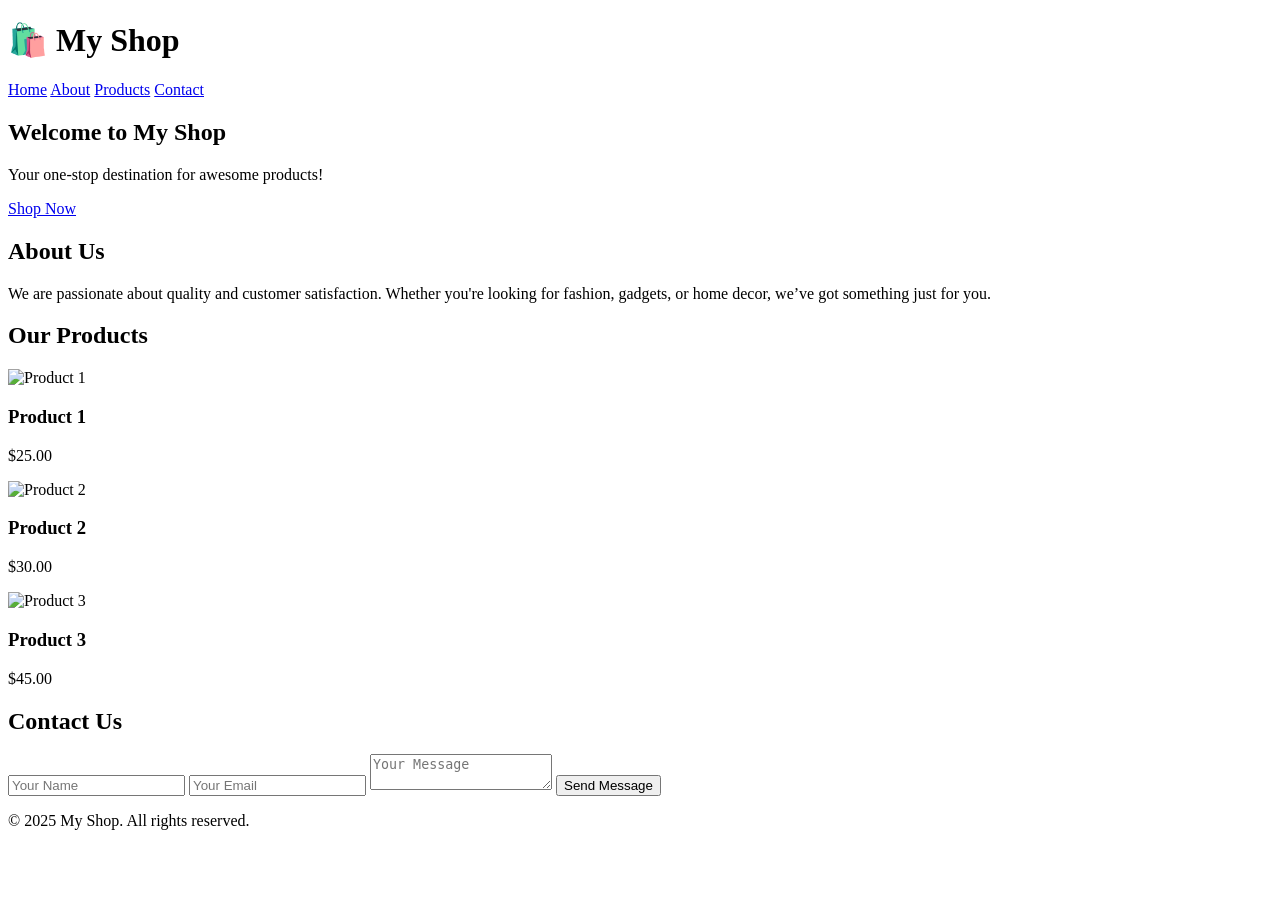
==== index.html @ e8058b3a "Update index.html" ====
<!DOCTYPE html>
<html lang="en">
<head>
  <meta charset="UTF-8" />
  <meta name="viewport" content="width=device-width, initial-scale=1" />
  <title>My Shop</title>
  <link rel="stylesheet" href="css/style.css" />
  <link href="https://fonts.googleapis.com/css2?family=Poppins:wght@400;600&display=swap" rel="stylesheet" />
</head>
<body>

  <!-- Header -->
  <header>
    <div class="container">
      <h1>🛍️ My Shop</h1>
      <nav>
        <a href="#home">Home</a>
        <a href="#about">About</a>
        <a href="#products">Products</a>
        <a href="#contact">Contact</a>
      </nav>
    </div>
  </header>

  <!-- Home -->
  <section id="home" class="hero">
    <div class="hero-content">
      <h2>Welcome to My Shop</h2>
      <p>Your one-stop destination for awesome products!</p>
      <a href="#products" class="btn">Shop Now</a>
    </div>
  </section>

  <!-- About -->
  <section id="about" class="section">
    <div class="container">
      <h2>About Us</h2>
      <p>We are passionate about quality and customer satisfaction. Whether you're looking for fashion, gadgets, or home decor, we’ve got something just for you.</p>
    </div>
  </section>

  <!-- Products -->
  <section id="products" class="section">
    <div class="container">
      <h2>Our Products</h2>
      <div class="product-grid">
        <div class="product-card">
          <img src="images/product1.jpg" alt="Product 1" />
          <h3>Product 1</h3>
          <p>$25.00</p>
        </div>
        <div class="product-card">
          <img src="images/product2.jpg" alt="Product 2" />
          <h3>Product 2</h3>
          <p>$30.00</p>
        </div>
        <div class="product-card">
          <img src="images/product3.jpg" alt="Product 3" />
          <h3>Product 3</h3>
          <p>$45.00</p>
        </div>
      </div>
    </div>
  </section>

  <!-- Contact -->
  <section id="contact" class="section">
    <div class="container">
      <h2>Contact Us</h2>
      <form class="contact-form">
        <input type="text" placeholder="Your Name" required />
        <input type="email" placeholder="Your Email" required />
        <textarea placeholder="Your Message" required></textarea>
        <button type="submit">Send Message</button>
      </form>
    </div>
  </section>

  <!-- Footer -->
  <footer>
    <div class="container">
      <p>© 2025 My Shop. All rights reserved.</p>
    </div>
  </footer>

</body>
</html>
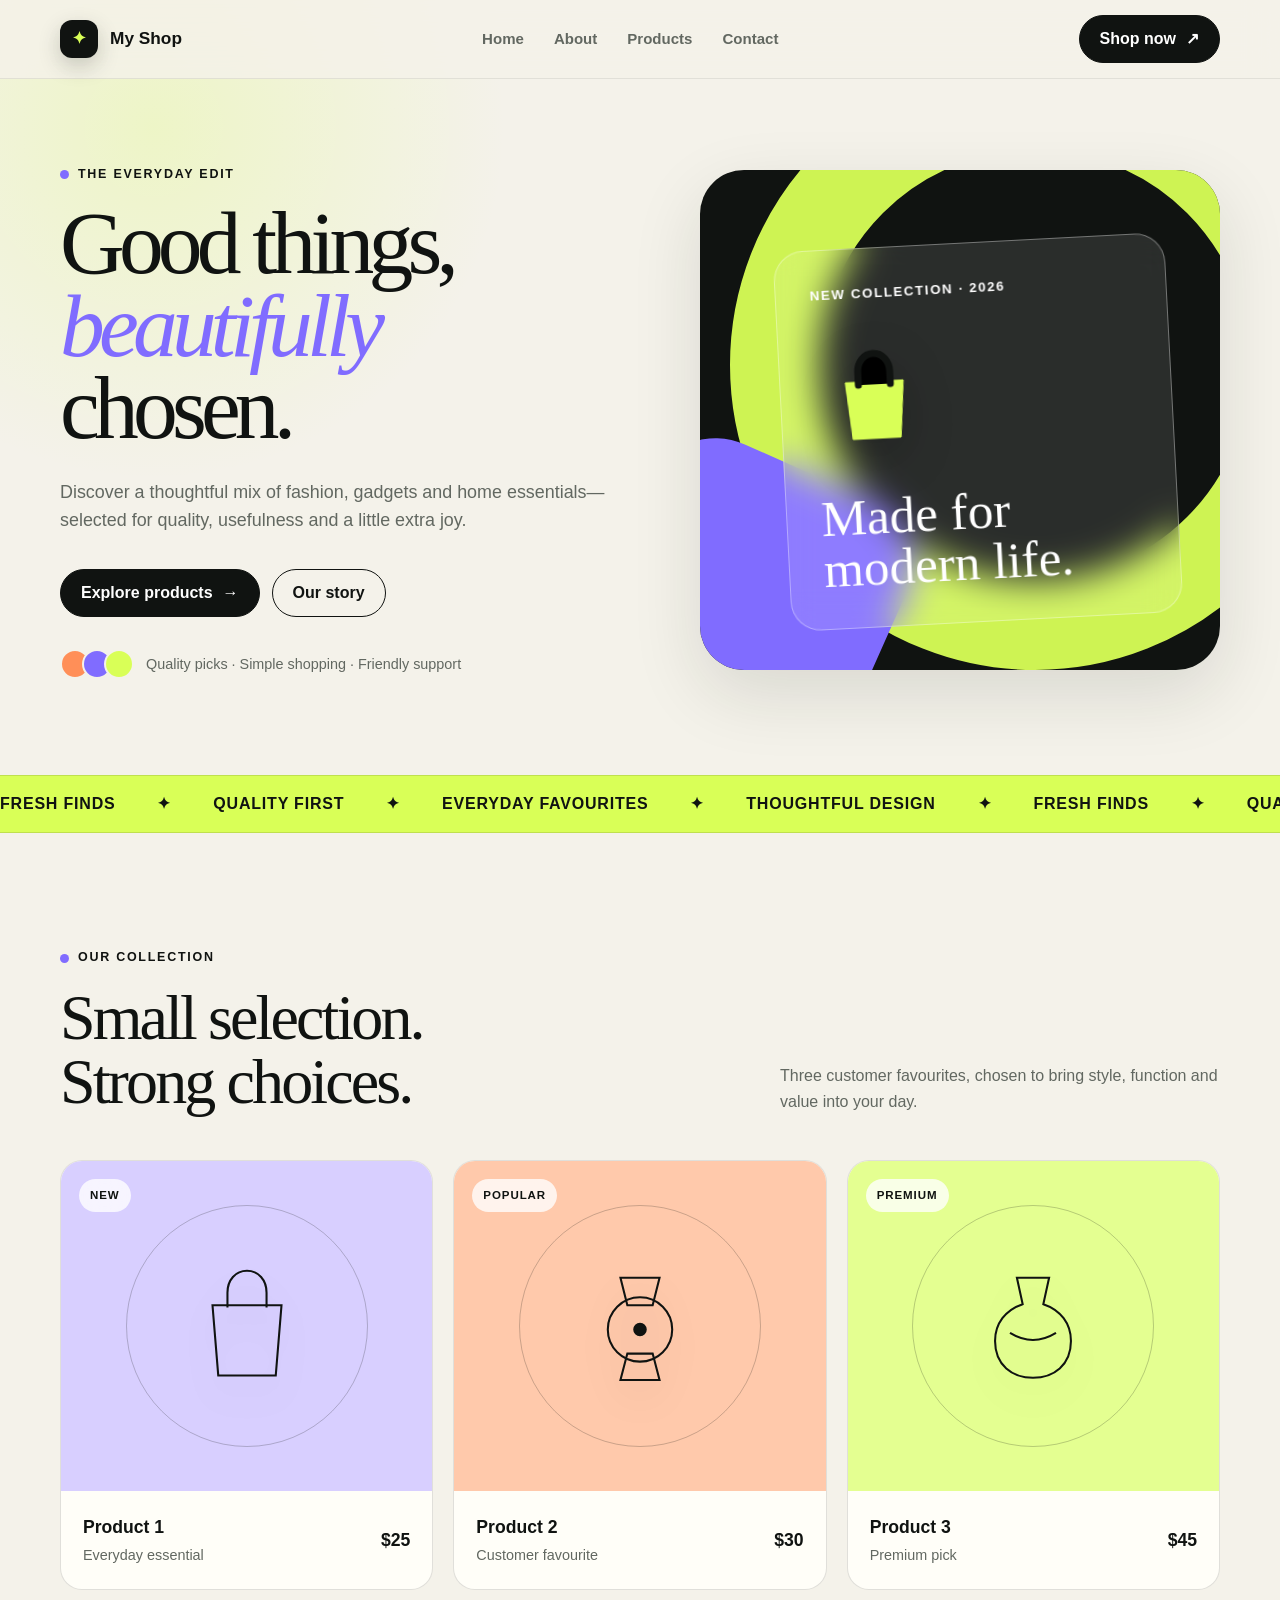
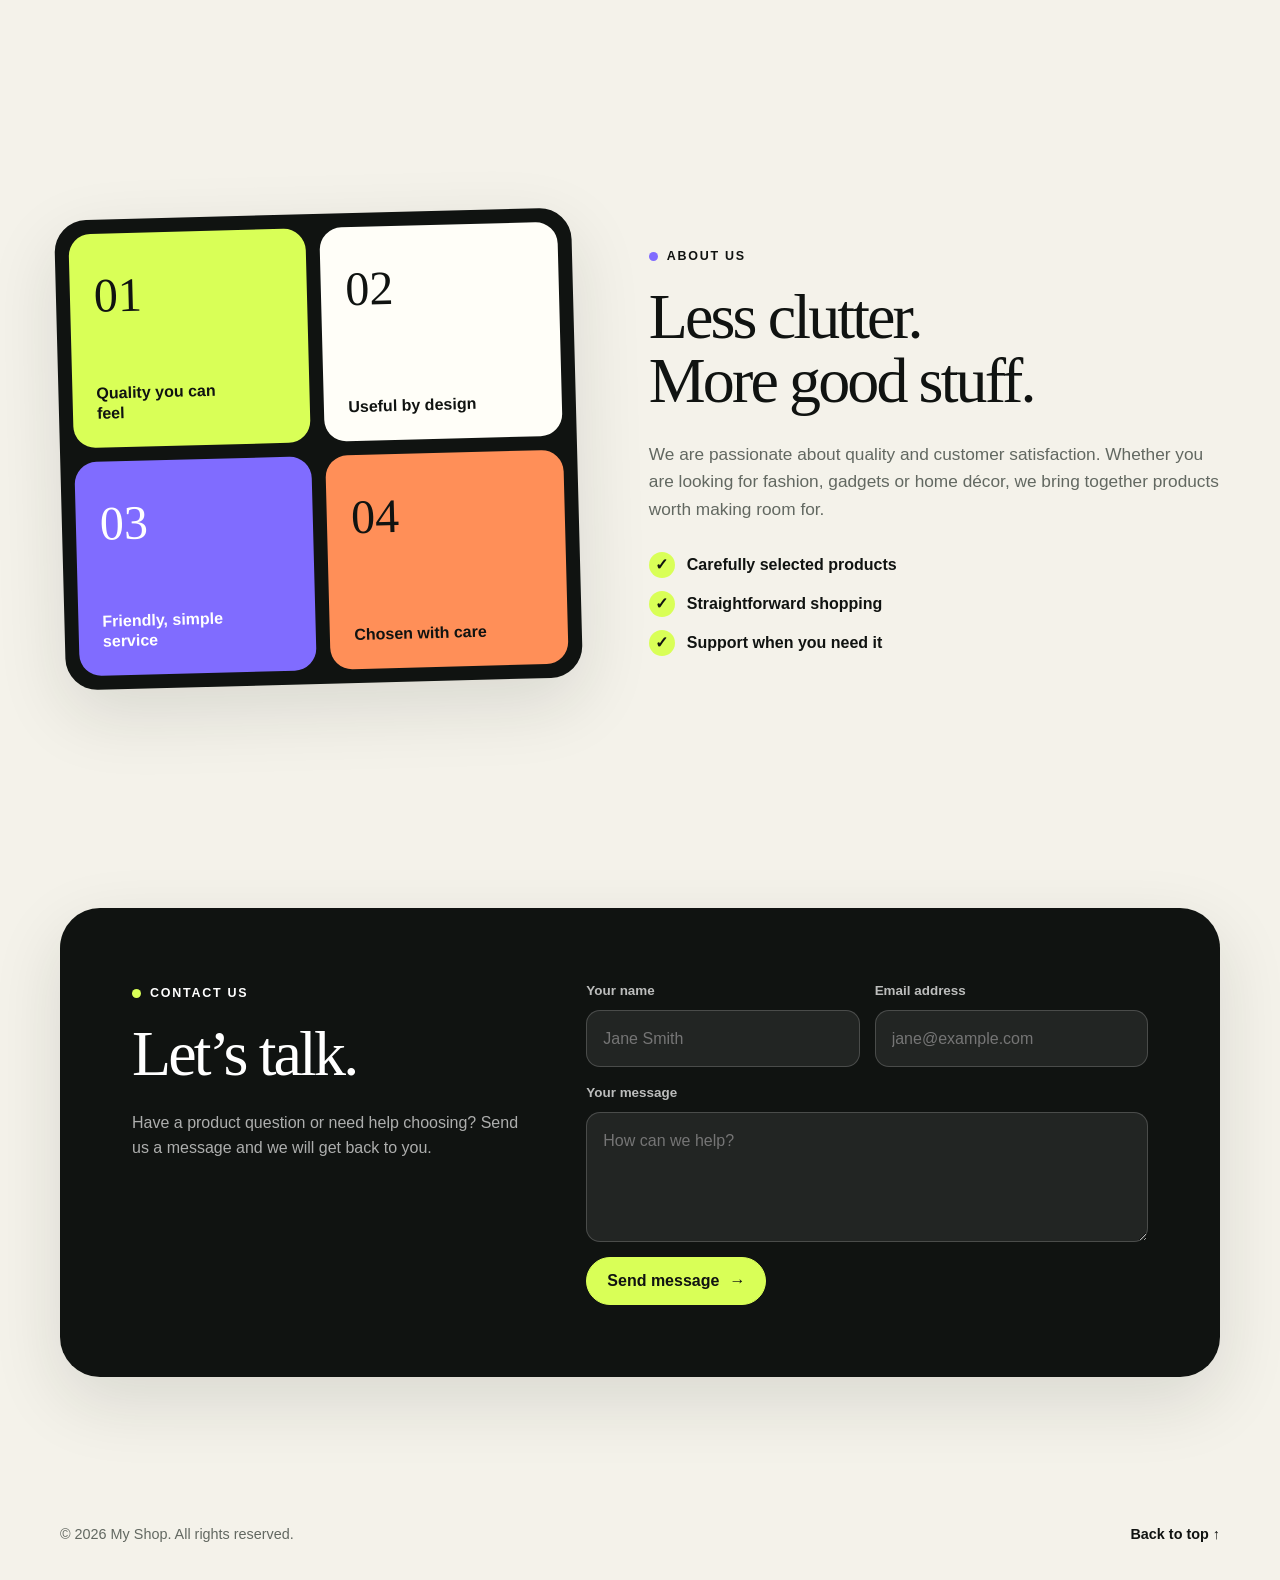
==== commit e1c03570: "Redesign homepage with responsive modern layout Replaces the unstyled shop page with a self-containe" ====
--- a/index.html
+++ b/index.html
@@ -1,87 +1,442 @@
-<!DOCTYPE html>
+<!doctype html>
 <html lang="en">
 <head>
-  <meta charset="UTF-8" />
-  <meta name="viewport" content="width=device-width, initial-scale=1" />
-  <title>My Shop</title>
-  <link rel="stylesheet" href="css/style.css" />
-  <link href="https://fonts.googleapis.com/css2?family=Poppins:wght@400;600&display=swap" rel="stylesheet" />
+  <meta charset="utf-8">
+  <meta name="viewport" content="width=device-width, initial-scale=1">
+  <meta name="description" content="A curated collection of everyday products, chosen for quality and designed for modern life.">
+  <title>My Shop — Thoughtfully Chosen</title>
+  <link rel="icon" type="image/svg+xml" href="data:image/svg+xml,%3Csvg xmlns='http://www.w3.org/2000/svg' viewBox='0 0 64 64'%3E%3Crect width='64' height='64' rx='16' fill='%23111412'/%3E%3Cpath d='M20 25h24l-2 25H22l-2-25Z' fill='%23d9ff57'/%3E%3Cpath d='M26 27v-5a6 6 0 0 1 12 0v5' fill='none' stroke='%23111412' stroke-width='4' stroke-linecap='round'/%3E%3C/svg%3E">
+  <style>
+    :root {
+      --ink: #101311;
+      --muted: #626861;
+      --paper: #f4f2ea;
+      --surface: #fffef8;
+      --line: rgba(16, 19, 17, .13);
+      --acid: #d9ff57;
+      --violet: #806cff;
+      --orange: #ff8f58;
+      --radius-lg: 32px;
+      --radius-md: 22px;
+      --shadow: 0 24px 70px rgba(25, 30, 26, .12);
+    }
+
+    * { box-sizing: border-box; }
+    html { scroll-behavior: smooth; }
+    body {
+      margin: 0;
+      color: var(--ink);
+      background:
+        radial-gradient(circle at 12% 4%, rgba(217,255,87,.24), transparent 22rem),
+        var(--paper);
+      font-family: Inter, ui-sans-serif, -apple-system, BlinkMacSystemFont, "Segoe UI", sans-serif;
+      font-size: 16px;
+      line-height: 1.6;
+    }
+    a { color: inherit; text-decoration: none; }
+    button, input, textarea { font: inherit; }
+    section { scroll-margin-top: 98px; }
+
+    .shell { width: min(1160px, calc(100% - 40px)); margin-inline: auto; }
+    .eyebrow {
+      display: inline-flex;
+      align-items: center;
+      gap: 9px;
+      margin: 0 0 18px;
+      font-size: .78rem;
+      font-weight: 800;
+      letter-spacing: .14em;
+      text-transform: uppercase;
+    }
+    .eyebrow::before { content: ""; width: 9px; height: 9px; border-radius: 50%; background: var(--violet); }
+
+    header {
+      position: sticky;
+      top: 0;
+      z-index: 20;
+      background: rgba(244,242,234,.82);
+      border-bottom: 1px solid rgba(16,19,17,.08);
+      backdrop-filter: blur(16px);
+    }
+    .nav {
+      min-height: 78px;
+      display: flex;
+      align-items: center;
+      justify-content: space-between;
+      gap: 24px;
+    }
+    .brand { display: inline-flex; align-items: center; gap: 12px; font-size: 1.08rem; font-weight: 850; }
+    .brand-mark {
+      display: grid;
+      place-items: center;
+      width: 38px;
+      height: 38px;
+      border-radius: 12px;
+      background: var(--ink);
+      color: var(--acid);
+      box-shadow: 0 8px 22px rgba(16,19,17,.2);
+    }
+    .nav-links { display: flex; align-items: center; gap: 30px; }
+    .nav-links a { color: var(--muted); font-size: .94rem; font-weight: 650; transition: color .2s ease; }
+    .nav-links a:hover, .nav-links a:focus-visible { color: var(--ink); }
+    .nav-cta, .button {
+      display: inline-flex;
+      align-items: center;
+      justify-content: center;
+      gap: 10px;
+      min-height: 48px;
+      padding: 0 20px;
+      border: 1px solid var(--ink);
+      border-radius: 999px;
+      background: var(--ink);
+      color: white;
+      font-weight: 750;
+      cursor: pointer;
+      transition: transform .2s ease, box-shadow .2s ease;
+    }
+    .button:hover, .nav-cta:hover { transform: translateY(-2px); box-shadow: 0 12px 24px rgba(16,19,17,.16); }
+    .button-light { background: transparent; color: var(--ink); }
+
+    .hero {
+      min-height: 690px;
+      display: grid;
+      grid-template-columns: 1.04fr .96fr;
+      align-items: center;
+      gap: 76px;
+      padding-block: 82px 96px;
+    }
+    .hero h1 {
+      max-width: 720px;
+      margin: 0;
+      font-family: Georgia, "Times New Roman", serif;
+      font-size: clamp(3.4rem, 7vw, 6.8rem);
+      line-height: .92;
+      letter-spacing: -.065em;
+      font-weight: 500;
+    }
+    .hero h1 em { color: var(--violet); font-style: italic; }
+    .hero-copy > p:not(.eyebrow) { max-width: 570px; margin: 28px 0 34px; color: var(--muted); font-size: 1.12rem; }
+    .hero-actions { display: flex; flex-wrap: wrap; gap: 12px; }
+    .hero-note { margin-top: 32px; display: flex; align-items: center; gap: 12px; color: var(--muted); font-size: .9rem; }
+    .avatar-stack { display: flex; }
+    .avatar-stack span { width: 30px; height: 30px; margin-left: -8px; border: 2px solid var(--paper); border-radius: 50%; }
+    .avatar-stack span:first-child { margin-left: 0; background: var(--orange); }
+    .avatar-stack span:nth-child(2) { background: var(--violet); }
+    .avatar-stack span:nth-child(3) { background: var(--acid); }
+
+    .hero-art {
+      position: relative;
+      min-height: 500px;
+      border-radius: 44px;
+      overflow: hidden;
+      background: var(--ink);
+      box-shadow: var(--shadow);
+      isolation: isolate;
+    }
+    .hero-art::before {
+      content: "";
+      position: absolute;
+      width: 430px;
+      height: 430px;
+      top: -110px;
+      right: -120px;
+      border: 90px solid var(--acid);
+      border-radius: 50%;
+      opacity: .95;
+    }
+    .hero-art::after {
+      content: "";
+      position: absolute;
+      width: 280px;
+      height: 280px;
+      left: -90px;
+      bottom: -70px;
+      border-radius: 72px;
+      background: var(--violet);
+      transform: rotate(24deg);
+    }
+    .display-card {
+      position: absolute;
+      inset: 72px 46px 48px 82px;
+      z-index: 2;
+      display: flex;
+      flex-direction: column;
+      justify-content: space-between;
+      padding: 34px;
+      border: 1px solid rgba(255,255,255,.35);
+      border-radius: 30px;
+      background: rgba(255,255,255,.11);
+      color: white;
+      backdrop-filter: blur(18px);
+      transform: rotate(-3deg);
+    }
+    .display-card small { font-weight: 750; letter-spacing: .12em; text-transform: uppercase; }
+    .display-icon { width: 120px; height: 120px; color: var(--acid); filter: drop-shadow(0 15px 24px rgba(0,0,0,.22)); }
+    .display-card h2 { margin: 0; font-family: Georgia, serif; font-size: clamp(2rem, 4vw, 3.4rem); line-height: 1; font-weight: 500; }
+
+    .marquee { overflow: hidden; border-block: 1px solid var(--line); background: var(--acid); }
+    .marquee-track { width: max-content; display: flex; gap: 42px; padding: 15px 0; font-weight: 850; letter-spacing: .05em; text-transform: uppercase; animation: drift 24s linear infinite; }
+    .marquee-track span::after { content: "✦"; margin-left: 42px; }
+    @keyframes drift { to { transform: translateX(-50%); } }
+
+    .section { padding-block: 112px; }
+    .section-head { display: flex; align-items: end; justify-content: space-between; gap: 30px; margin-bottom: 46px; }
+    .section-head h2, .about-copy h2, .contact-copy h2 {
+      margin: 0;
+      font-family: Georgia, serif;
+      font-size: clamp(2.5rem, 5vw, 4.4rem);
+      line-height: 1;
+      letter-spacing: -.045em;
+      font-weight: 500;
+    }
+    .section-head > p { max-width: 440px; margin: 0; color: var(--muted); }
+
+    .products { display: grid; grid-template-columns: repeat(3, 1fr); gap: 20px; }
+    .product-card { overflow: hidden; border: 1px solid var(--line); border-radius: var(--radius-md); background: var(--surface); transition: transform .25s ease, box-shadow .25s ease; }
+    .product-card:hover { transform: translateY(-7px); box-shadow: 0 22px 48px rgba(16,19,17,.1); }
+    .product-visual { position: relative; display: grid; place-items: center; min-height: 330px; overflow: hidden; }
+    .product-card:nth-child(1) .product-visual { background: #d8cfff; }
+    .product-card:nth-child(2) .product-visual { background: #ffc9ab; }
+    .product-card:nth-child(3) .product-visual { background: #e4ff91; }
+    .product-visual::before { content: ""; position: absolute; width: 240px; height: 240px; border-radius: 50%; border: 1px solid rgba(16,19,17,.22); }
+    .product-visual svg { position: relative; width: 138px; height: 138px; stroke: var(--ink); stroke-width: 1.8; fill: none; filter: drop-shadow(0 18px 18px rgba(16,19,17,.12)); }
+    .tag { position: absolute; top: 18px; left: 18px; padding: 7px 11px; border-radius: 999px; background: rgba(255,255,255,.78); font-size: .72rem; font-weight: 850; text-transform: uppercase; letter-spacing: .08em; backdrop-filter: blur(10px); }
+    .product-info { display: flex; align-items: center; justify-content: space-between; gap: 20px; padding: 22px; }
+    .product-info h3 { margin: 0 0 3px; font-size: 1.1rem; }
+    .product-info p { margin: 0; color: var(--muted); font-size: .9rem; }
+    .price { font-weight: 850; font-size: 1.1rem; }
+
+    .about-grid { display: grid; grid-template-columns: .95fr 1.05fr; gap: 72px; align-items: center; }
+    .about-panel { min-height: 470px; display: grid; grid-template-columns: 1fr 1fr; gap: 14px; padding: 14px; border-radius: var(--radius-lg); background: var(--ink); box-shadow: var(--shadow); transform: rotate(-1.5deg); }
+    .tile { display: flex; flex-direction: column; justify-content: space-between; min-height: 210px; padding: 24px; border-radius: 22px; }
+    .tile strong { font-family: Georgia, serif; font-size: 3rem; font-weight: 500; }
+    .tile span { max-width: 150px; font-weight: 700; line-height: 1.25; }
+    .tile:nth-child(1) { background: var(--acid); }
+    .tile:nth-child(2) { background: var(--surface); }
+    .tile:nth-child(3) { background: var(--violet); color: white; }
+    .tile:nth-child(4) { background: var(--orange); }
+    .about-copy > p:not(.eyebrow) { margin: 28px 0; color: var(--muted); font-size: 1.08rem; }
+    .checks { display: grid; gap: 13px; margin-top: 28px; }
+    .check { display: flex; align-items: center; gap: 12px; font-weight: 700; }
+    .check span { display: grid; place-items: center; width: 26px; height: 26px; border-radius: 50%; background: var(--acid); }
+
+    .contact-card {
+      display: grid;
+      grid-template-columns: .82fr 1.18fr;
+      gap: 64px;
+      padding: clamp(30px, 6vw, 72px);
+      border-radius: 40px;
+      background: var(--ink);
+      color: white;
+      box-shadow: var(--shadow);
+    }
+    .contact-copy > p:not(.eyebrow) { margin: 24px 0 0; color: rgba(255,255,255,.66); }
+    .contact-copy .eyebrow::before { background: var(--acid); }
+    .form-grid { display: grid; grid-template-columns: 1fr 1fr; gap: 15px; }
+    .field { display: grid; gap: 8px; }
+    .field.full { grid-column: 1 / -1; }
+    label { font-size: .84rem; color: rgba(255,255,255,.72); font-weight: 650; }
+    input, textarea {
+      width: 100%;
+      border: 1px solid rgba(255,255,255,.18);
+      border-radius: 14px;
+      outline: none;
+      padding: 15px 16px;
+      background: rgba(255,255,255,.08);
+      color: white;
+      transition: border-color .2s ease, background .2s ease;
+    }
+    input:focus, textarea:focus { border-color: var(--acid); background: rgba(255,255,255,.12); }
+    textarea { min-height: 130px; resize: vertical; }
+    .form-grid .button { grid-column: 1 / -1; justify-self: start; border-color: var(--acid); background: var(--acid); color: var(--ink); }
+
+    footer { padding-block: 34px; }
+    .footer-inner { display: flex; align-items: center; justify-content: space-between; gap: 24px; color: var(--muted); font-size: .9rem; }
+    .footer-inner a { color: var(--ink); font-weight: 750; }
+
+    @media (max-width: 900px) {
+      .nav-links { display: none; }
+      .hero, .about-grid, .contact-card { grid-template-columns: 1fr; }
+      .hero { gap: 50px; padding-block: 64px 78px; }
+      .hero-art { min-height: 430px; }
+      .products { grid-template-columns: 1fr 1fr; }
+      .products .product-card:last-child { grid-column: 1 / -1; }
+      .about-grid { gap: 50px; }
+    }
+    @media (max-width: 620px) {
+      .shell { width: min(100% - 24px, 1160px); }
+      .nav { min-height: 68px; }
+      .nav-cta { min-height: 42px; padding-inline: 15px; }
+      .hero h1 { font-size: clamp(3rem, 16vw, 4.7rem); }
+      .hero-art { min-height: 380px; border-radius: 28px; }
+      .display-card { inset: 50px 24px 38px 42px; padding: 26px; }
+      .section { padding-block: 82px; }
+      .section-head { align-items: start; flex-direction: column; }
+      .products { grid-template-columns: 1fr; }
+      .products .product-card:last-child { grid-column: auto; }
+      .product-visual { min-height: 290px; }
+      .about-panel { min-height: 390px; }
+      .tile { min-height: 175px; padding: 18px; }
+      .tile strong { font-size: 2.2rem; }
+      .contact-card { gap: 38px; border-radius: 28px; }
+      .form-grid { grid-template-columns: 1fr; }
+      .field.full, .form-grid .button { grid-column: auto; }
+      .footer-inner { align-items: flex-start; flex-direction: column; }
+    }
+    @media (prefers-reduced-motion: reduce) {
+      html { scroll-behavior: auto; }
+      *, *::before, *::after { animation-duration: .01ms !important; animation-iteration-count: 1 !important; }
+    }
+  </style>
 </head>
 <body>
-
-  <!-- Header -->
   <header>
-    <div class="container">
-      <h1>🛍️ My Shop</h1>
-      <nav>
+    <div class="shell nav">
+      <a class="brand" href="#home" aria-label="My Shop home">
+        <span class="brand-mark" aria-hidden="true">✦</span>
+        <span>My Shop</span>
+      </a>
+      <nav class="nav-links" aria-label="Main navigation">
         <a href="#home">Home</a>
         <a href="#about">About</a>
         <a href="#products">Products</a>
         <a href="#contact">Contact</a>
       </nav>
+      <a class="nav-cta" href="#products">Shop now <span aria-hidden="true">↗</span></a>
     </div>
   </header>
 
-  <!-- Home -->
-  <section id="home" class="hero">
-    <div class="hero-content">
-      <h2>Welcome to My Shop</h2>
-      <p>Your one-stop destination for awesome products!</p>
-      <a href="#products" class="btn">Shop Now</a>
+  <main>
+    <section class="shell hero" id="home">
+      <div class="hero-copy">
+        <p class="eyebrow">The everyday edit</p>
+        <h1>Good things, <em>beautifully</em> chosen.</h1>
+        <p>Discover a thoughtful mix of fashion, gadgets and home essentials—selected for quality, usefulness and a little extra joy.</p>
+        <div class="hero-actions">
+          <a class="button" href="#products">Explore products <span aria-hidden="true">→</span></a>
+          <a class="button button-light" href="#about">Our story</a>
+        </div>
+        <div class="hero-note">
+          <div class="avatar-stack" aria-hidden="true"><span></span><span></span><span></span></div>
+          <span>Quality picks · Simple shopping · Friendly support</span>
+        </div>
+      </div>
+      <div class="hero-art" aria-label="Featured collection artwork">
+        <div class="display-card">
+          <small>New collection · 2026</small>
+          <svg class="display-icon" viewBox="0 0 120 120" aria-hidden="true">
+            <path d="M31 45h58l-5 57H36l-5-57Z" fill="currentColor" stroke="currentColor"/>
+            <path d="M44 48V35c0-10 7-18 16-18s16 8 16 18v13" stroke="#101311" stroke-width="7" stroke-linecap="round"/>
+          </svg>
+          <h2>Made for<br>modern life.</h2>
+        </div>
+      </div>
+    </section>
+
+    <div class="marquee" aria-hidden="true">
+      <div class="marquee-track">
+        <span>Fresh finds</span><span>Quality first</span><span>Everyday favourites</span><span>Thoughtful design</span>
+        <span>Fresh finds</span><span>Quality first</span><span>Everyday favourites</span><span>Thoughtful design</span>
+      </div>
     </div>
-  </section>
-
-  <!-- About -->
-  <section id="about" class="section">
-    <div class="container">
-      <h2>About Us</h2>
-      <p>We are passionate about quality and customer satisfaction. Whether you're looking for fashion, gadgets, or home decor, we’ve got something just for you.</p>
-    </div>
-  </section>
-
-  <!-- Products -->
-  <section id="products" class="section">
-    <div class="container">
-      <h2>Our Products</h2>
-      <div class="product-grid">
-        <div class="product-card">
-          <img src="images/product1.jpg" alt="Product 1" />
-          <h3>Product 1</h3>
-          <p>$25.00</p>
-        </div>
-        <div class="product-card">
-          <img src="images/product2.jpg" alt="Product 2" />
-          <h3>Product 2</h3>
-          <p>$30.00</p>
-        </div>
-        <div class="product-card">
-          <img src="images/product3.jpg" alt="Product 3" />
-          <h3>Product 3</h3>
-          <p>$45.00</p>
-        </div>
-      </div>
-    </div>
-  </section>
-
-  <!-- Contact -->
-  <section id="contact" class="section">
-    <div class="container">
-      <h2>Contact Us</h2>
-      <form class="contact-form">
-        <input type="text" placeholder="Your Name" required />
-        <input type="email" placeholder="Your Email" required />
-        <textarea placeholder="Your Message" required></textarea>
-        <button type="submit">Send Message</button>
-      </form>
-    </div>
-  </section>
-
-  <!-- Footer -->
+
+    <section class="shell section" id="products">
+      <div class="section-head">
+        <div>
+          <p class="eyebrow">Our collection</p>
+          <h2>Small selection.<br>Strong choices.</h2>
+        </div>
+        <p>Three customer favourites, chosen to bring style, function and value into your day.</p>
+      </div>
+
+      <div class="products">
+        <article class="product-card">
+          <div class="product-visual">
+            <span class="tag">New</span>
+            <svg viewBox="0 0 120 120" aria-hidden="true"><path d="M30 42h60l-5 61H35l-5-61Z"/><path d="M43 44V31c0-11 7-19 17-19s17 8 17 19v13"/></svg>
+          </div>
+          <div class="product-info">
+            <div><h3>Product 1</h3><p>Everyday essential</p></div>
+            <span class="price">$25</span>
+          </div>
+        </article>
+
+        <article class="product-card">
+          <div class="product-visual">
+            <span class="tag">Popular</span>
+            <svg viewBox="0 0 120 120" aria-hidden="true"><circle cx="60" cy="63" r="28"/><path d="M43 18h34l-6 24H49l-6-24ZM49 84h22l6 23H43l6-23Z"/><circle cx="60" cy="63" r="5" fill="currentColor"/></svg>
+          </div>
+          <div class="product-info">
+            <div><h3>Product 2</h3><p>Customer favourite</p></div>
+            <span class="price">$30</span>
+          </div>
+        </article>
+
+        <article class="product-card">
+          <div class="product-visual">
+            <span class="tag">Premium</span>
+            <svg viewBox="0 0 120 120" aria-hidden="true"><path d="M46 18h28l-5 23c15 5 24 17 24 32 0 21-15 32-33 32S27 94 27 73c0-15 9-27 24-32l-5-23Z"/><path d="M40 66c13 8 27 8 40 0"/></svg>
+          </div>
+          <div class="product-info">
+            <div><h3>Product 3</h3><p>Premium pick</p></div>
+            <span class="price">$45</span>
+          </div>
+        </article>
+      </div>
+    </section>
+
+    <section class="shell section" id="about">
+      <div class="about-grid">
+        <div class="about-panel" aria-label="Our values">
+          <div class="tile"><strong>01</strong><span>Quality you can feel</span></div>
+          <div class="tile"><strong>02</strong><span>Useful by design</span></div>
+          <div class="tile"><strong>03</strong><span>Friendly, simple service</span></div>
+          <div class="tile"><strong>04</strong><span>Chosen with care</span></div>
+        </div>
+        <div class="about-copy">
+          <p class="eyebrow">About us</p>
+          <h2>Less clutter.<br>More good stuff.</h2>
+          <p>We are passionate about quality and customer satisfaction. Whether you are looking for fashion, gadgets or home décor, we bring together products worth making room for.</p>
+          <div class="checks">
+            <div class="check"><span aria-hidden="true">✓</span> Carefully selected products</div>
+            <div class="check"><span aria-hidden="true">✓</span> Straightforward shopping</div>
+            <div class="check"><span aria-hidden="true">✓</span> Support when you need it</div>
+          </div>
+        </div>
+      </div>
+    </section>
+
+    <section class="shell section" id="contact">
+      <div class="contact-card">
+        <div class="contact-copy">
+          <p class="eyebrow">Contact us</p>
+          <h2>Let’s talk.</h2>
+          <p>Have a product question or need help choosing? Send us a message and we will get back to you.</p>
+        </div>
+        <form class="form-grid" action="#" method="post">
+          <div class="field">
+            <label for="name">Your name</label>
+            <input id="name" name="name" type="text" autocomplete="name" placeholder="Jane Smith" required>
+          </div>
+          <div class="field">
+            <label for="email">Email address</label>
+            <input id="email" name="email" type="email" autocomplete="email" placeholder="jane@example.com" required>
+          </div>
+          <div class="field full">
+            <label for="message">Your message</label>
+            <textarea id="message" name="message" placeholder="How can we help?" required></textarea>
+          </div>
+          <button class="button" type="submit">Send message <span aria-hidden="true">→</span></button>
+        </form>
+      </div>
+    </section>
+  </main>
+
   <footer>
-    <div class="container">
-      <p>© 2025 My Shop. All rights reserved.</p>
+    <div class="shell footer-inner">
+      <span>© 2026 My Shop. All rights reserved.</span>
+      <a href="#home">Back to top ↑</a>
     </div>
   </footer>
-
 </body>
 </html>
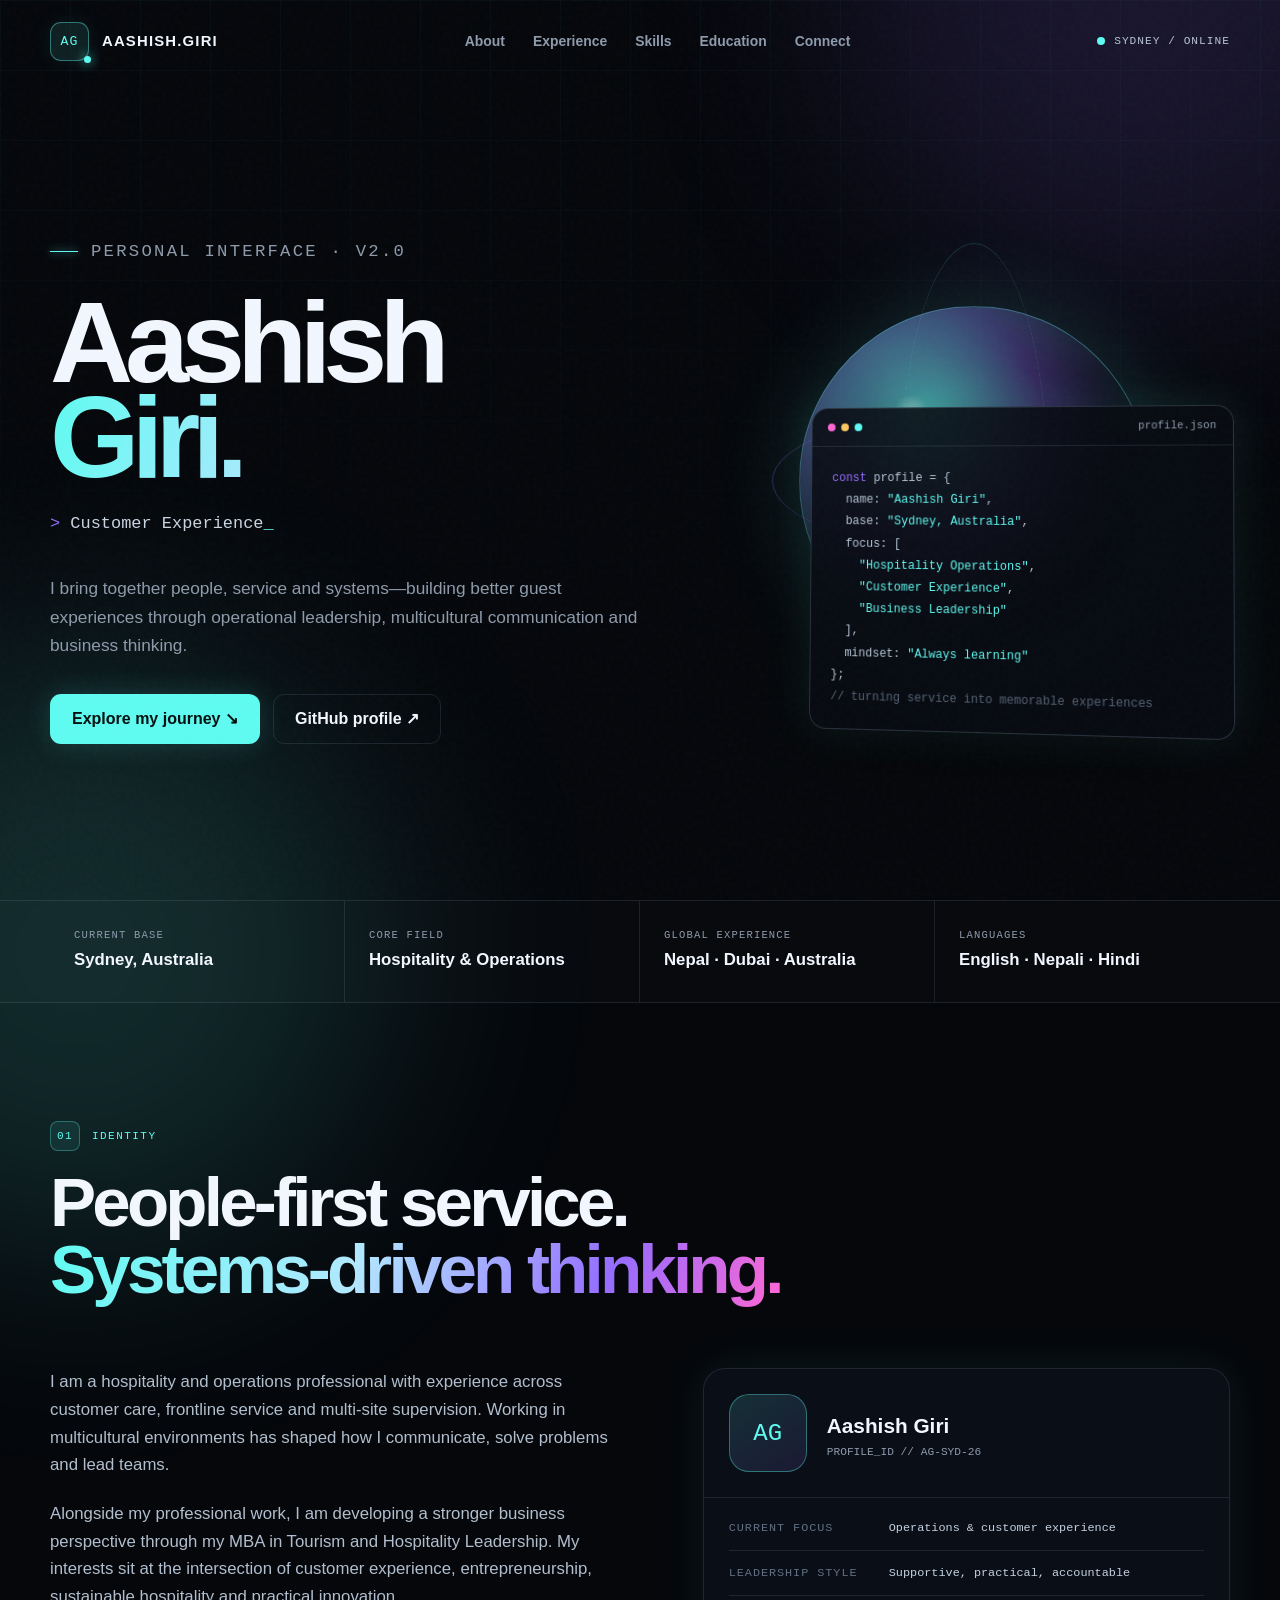
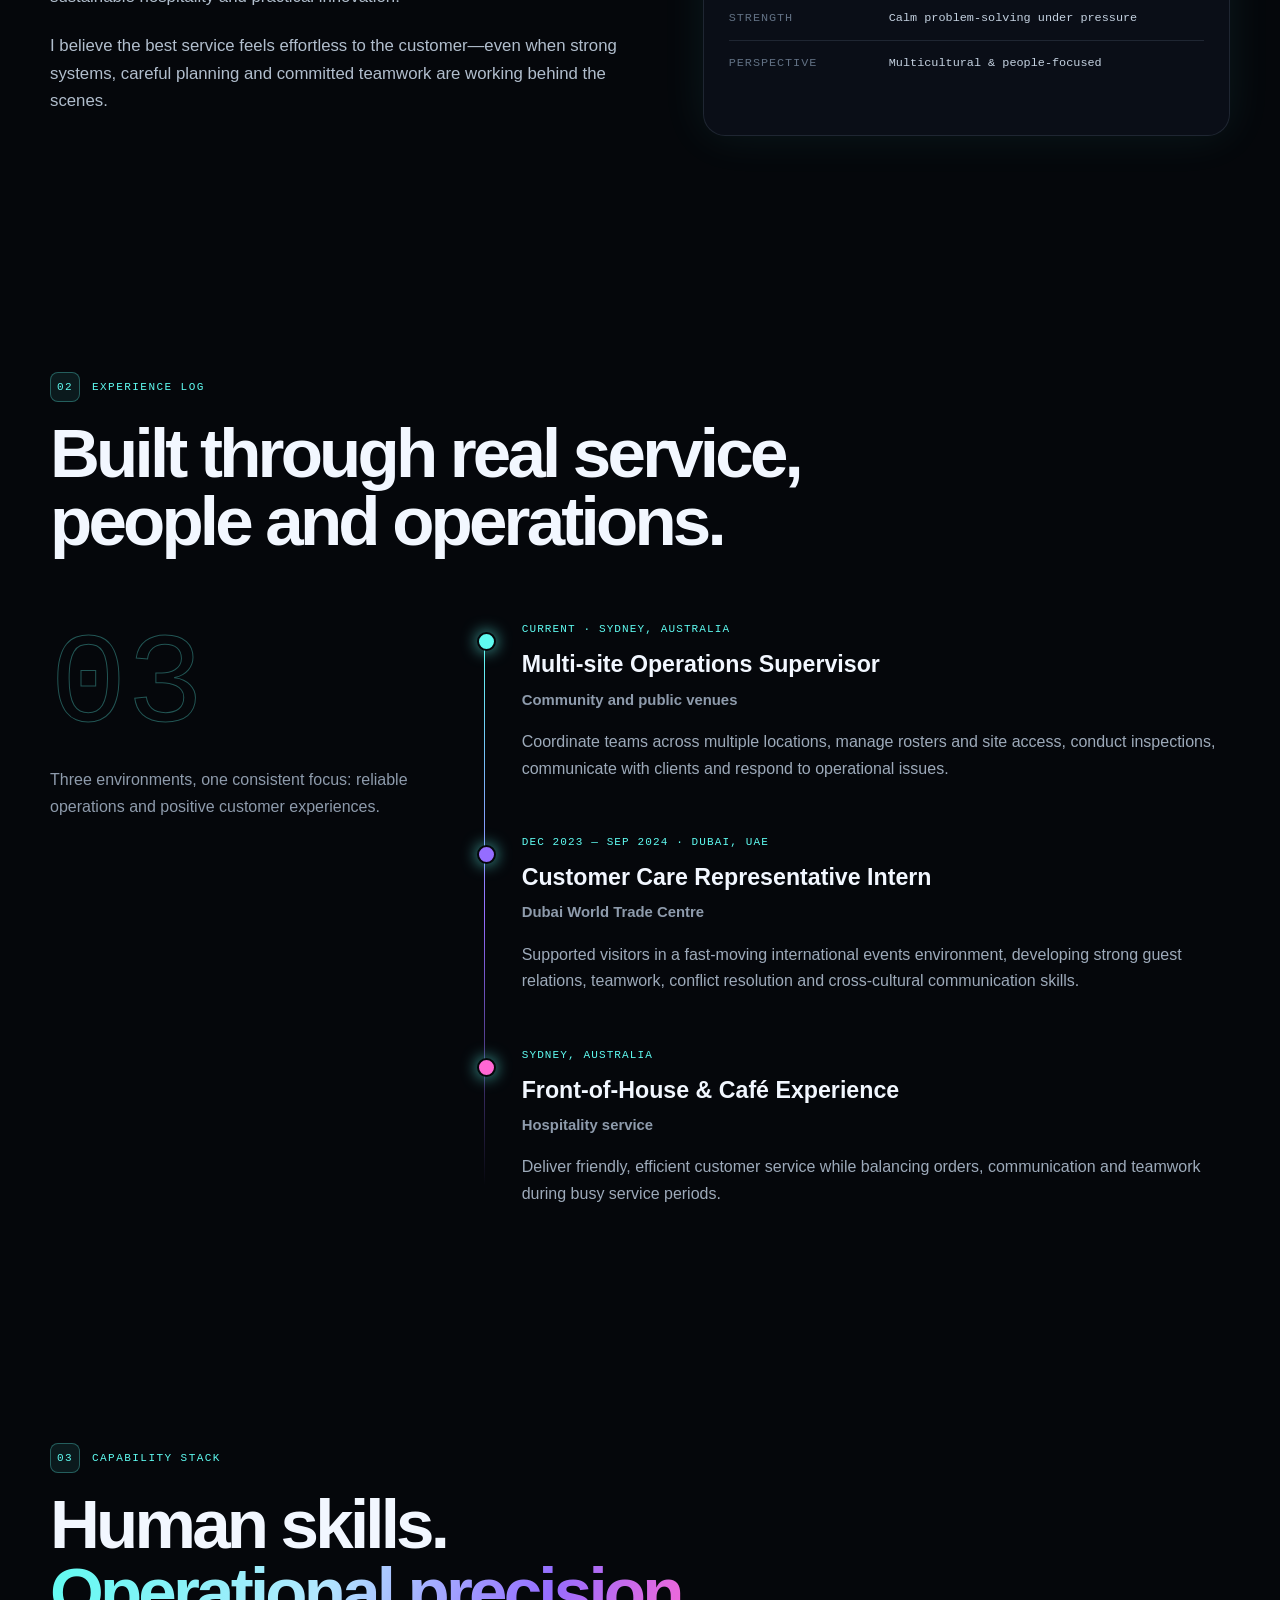
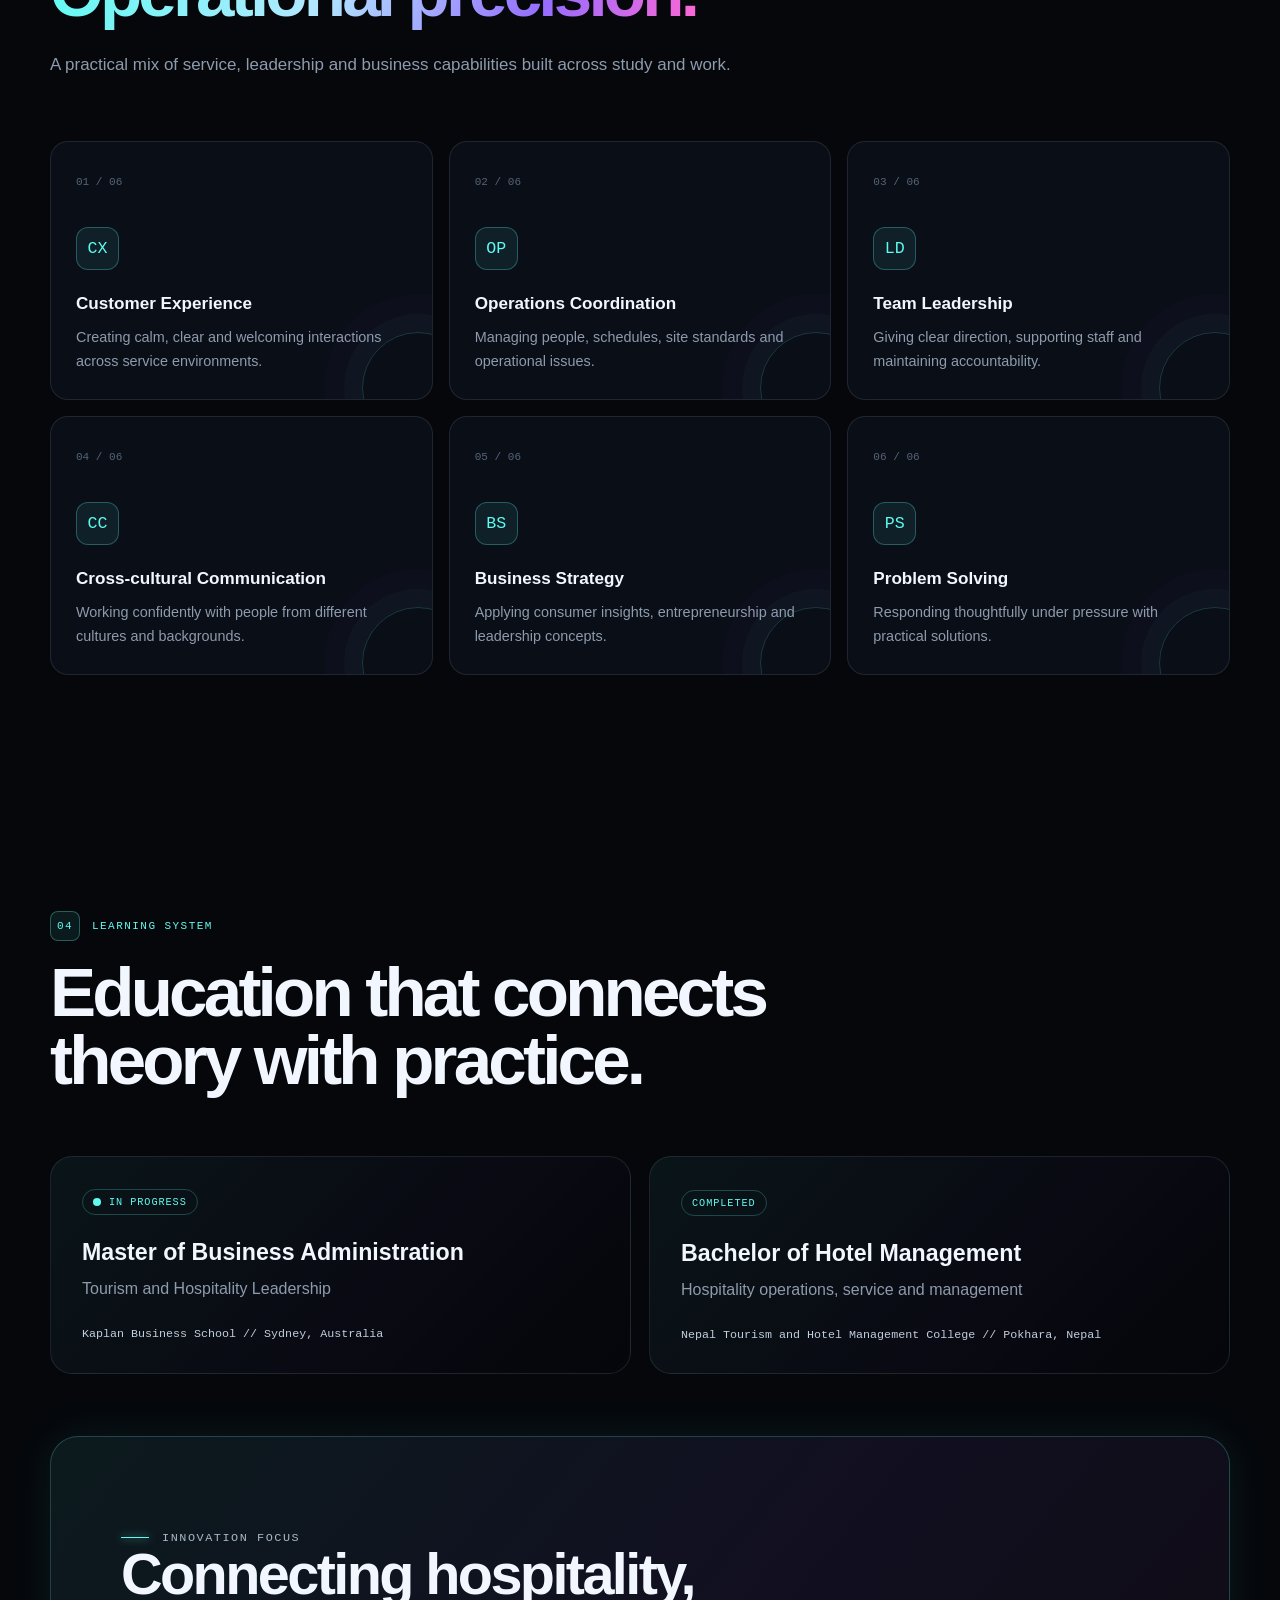
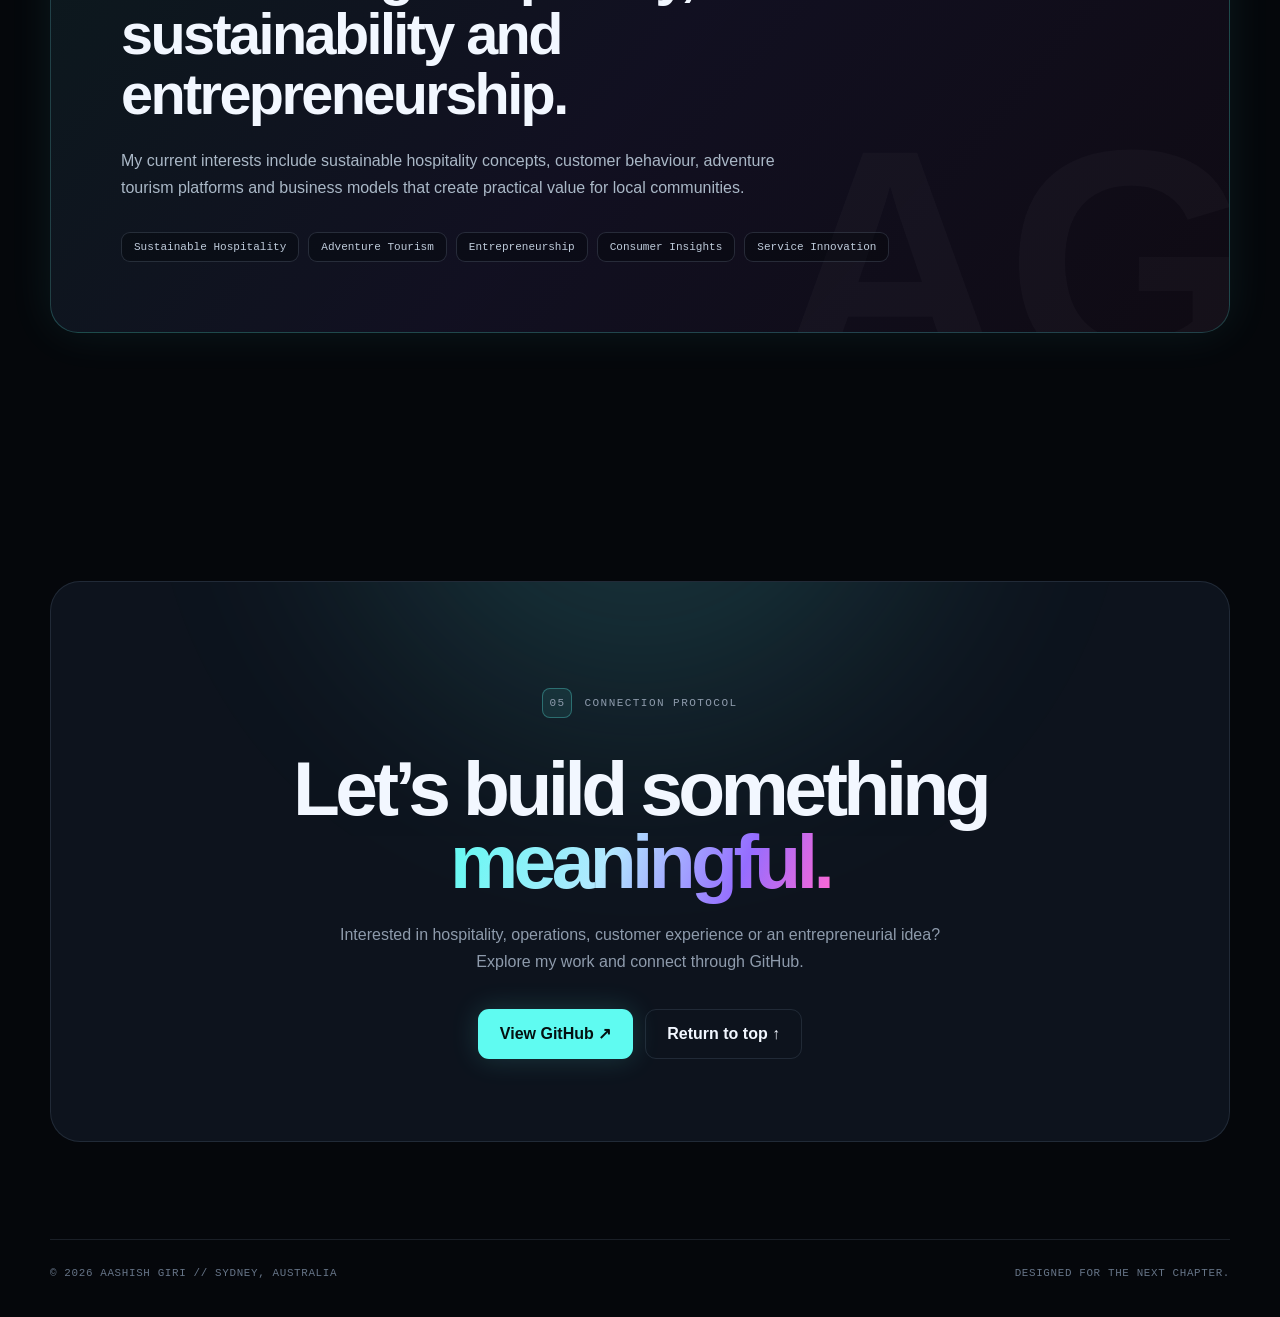
==== commit a5f7f7d6: "Transform shop into high-tech personal portfolio Replace the storefront with a responsive personal p" ====
--- a/index.html
+++ b/index.html
@@ -2,441 +2,71 @@
 <html lang="en">
 <head>
   <meta charset="utf-8">
-  <meta name="viewport" content="width=device-width, initial-scale=1">
-  <meta name="description" content="A curated collection of everyday products, chosen for quality and designed for modern life.">
-  <title>My Shop — Thoughtfully Chosen</title>
-  <link rel="icon" type="image/svg+xml" href="data:image/svg+xml,%3Csvg xmlns='http://www.w3.org/2000/svg' viewBox='0 0 64 64'%3E%3Crect width='64' height='64' rx='16' fill='%23111412'/%3E%3Cpath d='M20 25h24l-2 25H22l-2-25Z' fill='%23d9ff57'/%3E%3Cpath d='M26 27v-5a6 6 0 0 1 12 0v5' fill='none' stroke='%23111412' stroke-width='4' stroke-linecap='round'/%3E%3C/svg%3E">
+  <meta name="viewport" content="width=device-width,initial-scale=1">
+  <meta name="description" content="Aashish Giri — hospitality operations, customer experience and business leadership professional based in Sydney.">
+  <meta name="theme-color" content="#05070b">
+  <title>Aashish Giri — Personal Portfolio</title>
+  <link rel="icon" type="image/svg+xml" href="data:image/svg+xml,%3Csvg xmlns='http://www.w3.org/2000/svg' viewBox='0 0 64 64'%3E%3Crect width='64' height='64' rx='14' fill='%2305070b'/%3E%3Cpath d='M14 46 28 16h8l14 30h-9l-3-7H25l-3 7h-8Zm14-14h7l-3.5-9-3.5 9Z' fill='%235ffbf1'/%3E%3C/svg%3E">
   <style>
-    :root {
-      --ink: #101311;
-      --muted: #626861;
-      --paper: #f4f2ea;
-      --surface: #fffef8;
-      --line: rgba(16, 19, 17, .13);
-      --acid: #d9ff57;
-      --violet: #806cff;
-      --orange: #ff8f58;
-      --radius-lg: 32px;
-      --radius-md: 22px;
-      --shadow: 0 24px 70px rgba(25, 30, 26, .12);
-    }
-
-    * { box-sizing: border-box; }
-    html { scroll-behavior: smooth; }
-    body {
-      margin: 0;
-      color: var(--ink);
-      background:
-        radial-gradient(circle at 12% 4%, rgba(217,255,87,.24), transparent 22rem),
-        var(--paper);
-      font-family: Inter, ui-sans-serif, -apple-system, BlinkMacSystemFont, "Segoe UI", sans-serif;
-      font-size: 16px;
-      line-height: 1.6;
-    }
-    a { color: inherit; text-decoration: none; }
-    button, input, textarea { font: inherit; }
-    section { scroll-margin-top: 98px; }
-
-    .shell { width: min(1160px, calc(100% - 40px)); margin-inline: auto; }
-    .eyebrow {
-      display: inline-flex;
-      align-items: center;
-      gap: 9px;
-      margin: 0 0 18px;
-      font-size: .78rem;
-      font-weight: 800;
-      letter-spacing: .14em;
-      text-transform: uppercase;
-    }
-    .eyebrow::before { content: ""; width: 9px; height: 9px; border-radius: 50%; background: var(--violet); }
-
-    header {
-      position: sticky;
-      top: 0;
-      z-index: 20;
-      background: rgba(244,242,234,.82);
-      border-bottom: 1px solid rgba(16,19,17,.08);
-      backdrop-filter: blur(16px);
-    }
-    .nav {
-      min-height: 78px;
-      display: flex;
-      align-items: center;
-      justify-content: space-between;
-      gap: 24px;
-    }
-    .brand { display: inline-flex; align-items: center; gap: 12px; font-size: 1.08rem; font-weight: 850; }
-    .brand-mark {
-      display: grid;
-      place-items: center;
-      width: 38px;
-      height: 38px;
-      border-radius: 12px;
-      background: var(--ink);
-      color: var(--acid);
-      box-shadow: 0 8px 22px rgba(16,19,17,.2);
-    }
-    .nav-links { display: flex; align-items: center; gap: 30px; }
-    .nav-links a { color: var(--muted); font-size: .94rem; font-weight: 650; transition: color .2s ease; }
-    .nav-links a:hover, .nav-links a:focus-visible { color: var(--ink); }
-    .nav-cta, .button {
-      display: inline-flex;
-      align-items: center;
-      justify-content: center;
-      gap: 10px;
-      min-height: 48px;
-      padding: 0 20px;
-      border: 1px solid var(--ink);
-      border-radius: 999px;
-      background: var(--ink);
-      color: white;
-      font-weight: 750;
-      cursor: pointer;
-      transition: transform .2s ease, box-shadow .2s ease;
-    }
-    .button:hover, .nav-cta:hover { transform: translateY(-2px); box-shadow: 0 12px 24px rgba(16,19,17,.16); }
-    .button-light { background: transparent; color: var(--ink); }
-
-    .hero {
-      min-height: 690px;
-      display: grid;
-      grid-template-columns: 1.04fr .96fr;
-      align-items: center;
-      gap: 76px;
-      padding-block: 82px 96px;
-    }
-    .hero h1 {
-      max-width: 720px;
-      margin: 0;
-      font-family: Georgia, "Times New Roman", serif;
-      font-size: clamp(3.4rem, 7vw, 6.8rem);
-      line-height: .92;
-      letter-spacing: -.065em;
-      font-weight: 500;
-    }
-    .hero h1 em { color: var(--violet); font-style: italic; }
-    .hero-copy > p:not(.eyebrow) { max-width: 570px; margin: 28px 0 34px; color: var(--muted); font-size: 1.12rem; }
-    .hero-actions { display: flex; flex-wrap: wrap; gap: 12px; }
-    .hero-note { margin-top: 32px; display: flex; align-items: center; gap: 12px; color: var(--muted); font-size: .9rem; }
-    .avatar-stack { display: flex; }
-    .avatar-stack span { width: 30px; height: 30px; margin-left: -8px; border: 2px solid var(--paper); border-radius: 50%; }
-    .avatar-stack span:first-child { margin-left: 0; background: var(--orange); }
-    .avatar-stack span:nth-child(2) { background: var(--violet); }
-    .avatar-stack span:nth-child(3) { background: var(--acid); }
-
-    .hero-art {
-      position: relative;
-      min-height: 500px;
-      border-radius: 44px;
-      overflow: hidden;
-      background: var(--ink);
-      box-shadow: var(--shadow);
-      isolation: isolate;
-    }
-    .hero-art::before {
-      content: "";
-      position: absolute;
-      width: 430px;
-      height: 430px;
-      top: -110px;
-      right: -120px;
-      border: 90px solid var(--acid);
-      border-radius: 50%;
-      opacity: .95;
-    }
-    .hero-art::after {
-      content: "";
-      position: absolute;
-      width: 280px;
-      height: 280px;
-      left: -90px;
-      bottom: -70px;
-      border-radius: 72px;
-      background: var(--violet);
-      transform: rotate(24deg);
-    }
-    .display-card {
-      position: absolute;
-      inset: 72px 46px 48px 82px;
-      z-index: 2;
-      display: flex;
-      flex-direction: column;
-      justify-content: space-between;
-      padding: 34px;
-      border: 1px solid rgba(255,255,255,.35);
-      border-radius: 30px;
-      background: rgba(255,255,255,.11);
-      color: white;
-      backdrop-filter: blur(18px);
-      transform: rotate(-3deg);
-    }
-    .display-card small { font-weight: 750; letter-spacing: .12em; text-transform: uppercase; }
-    .display-icon { width: 120px; height: 120px; color: var(--acid); filter: drop-shadow(0 15px 24px rgba(0,0,0,.22)); }
-    .display-card h2 { margin: 0; font-family: Georgia, serif; font-size: clamp(2rem, 4vw, 3.4rem); line-height: 1; font-weight: 500; }
-
-    .marquee { overflow: hidden; border-block: 1px solid var(--line); background: var(--acid); }
-    .marquee-track { width: max-content; display: flex; gap: 42px; padding: 15px 0; font-weight: 850; letter-spacing: .05em; text-transform: uppercase; animation: drift 24s linear infinite; }
-    .marquee-track span::after { content: "✦"; margin-left: 42px; }
-    @keyframes drift { to { transform: translateX(-50%); } }
-
-    .section { padding-block: 112px; }
-    .section-head { display: flex; align-items: end; justify-content: space-between; gap: 30px; margin-bottom: 46px; }
-    .section-head h2, .about-copy h2, .contact-copy h2 {
-      margin: 0;
-      font-family: Georgia, serif;
-      font-size: clamp(2.5rem, 5vw, 4.4rem);
-      line-height: 1;
-      letter-spacing: -.045em;
-      font-weight: 500;
-    }
-    .section-head > p { max-width: 440px; margin: 0; color: var(--muted); }
-
-    .products { display: grid; grid-template-columns: repeat(3, 1fr); gap: 20px; }
-    .product-card { overflow: hidden; border: 1px solid var(--line); border-radius: var(--radius-md); background: var(--surface); transition: transform .25s ease, box-shadow .25s ease; }
-    .product-card:hover { transform: translateY(-7px); box-shadow: 0 22px 48px rgba(16,19,17,.1); }
-    .product-visual { position: relative; display: grid; place-items: center; min-height: 330px; overflow: hidden; }
-    .product-card:nth-child(1) .product-visual { background: #d8cfff; }
-    .product-card:nth-child(2) .product-visual { background: #ffc9ab; }
-    .product-card:nth-child(3) .product-visual { background: #e4ff91; }
-    .product-visual::before { content: ""; position: absolute; width: 240px; height: 240px; border-radius: 50%; border: 1px solid rgba(16,19,17,.22); }
-    .product-visual svg { position: relative; width: 138px; height: 138px; stroke: var(--ink); stroke-width: 1.8; fill: none; filter: drop-shadow(0 18px 18px rgba(16,19,17,.12)); }
-    .tag { position: absolute; top: 18px; left: 18px; padding: 7px 11px; border-radius: 999px; background: rgba(255,255,255,.78); font-size: .72rem; font-weight: 850; text-transform: uppercase; letter-spacing: .08em; backdrop-filter: blur(10px); }
-    .product-info { display: flex; align-items: center; justify-content: space-between; gap: 20px; padding: 22px; }
-    .product-info h3 { margin: 0 0 3px; font-size: 1.1rem; }
-    .product-info p { margin: 0; color: var(--muted); font-size: .9rem; }
-    .price { font-weight: 850; font-size: 1.1rem; }
-
-    .about-grid { display: grid; grid-template-columns: .95fr 1.05fr; gap: 72px; align-items: center; }
-    .about-panel { min-height: 470px; display: grid; grid-template-columns: 1fr 1fr; gap: 14px; padding: 14px; border-radius: var(--radius-lg); background: var(--ink); box-shadow: var(--shadow); transform: rotate(-1.5deg); }
-    .tile { display: flex; flex-direction: column; justify-content: space-between; min-height: 210px; padding: 24px; border-radius: 22px; }
-    .tile strong { font-family: Georgia, serif; font-size: 3rem; font-weight: 500; }
-    .tile span { max-width: 150px; font-weight: 700; line-height: 1.25; }
-    .tile:nth-child(1) { background: var(--acid); }
-    .tile:nth-child(2) { background: var(--surface); }
-    .tile:nth-child(3) { background: var(--violet); color: white; }
-    .tile:nth-child(4) { background: var(--orange); }
-    .about-copy > p:not(.eyebrow) { margin: 28px 0; color: var(--muted); font-size: 1.08rem; }
-    .checks { display: grid; gap: 13px; margin-top: 28px; }
-    .check { display: flex; align-items: center; gap: 12px; font-weight: 700; }
-    .check span { display: grid; place-items: center; width: 26px; height: 26px; border-radius: 50%; background: var(--acid); }
-
-    .contact-card {
-      display: grid;
-      grid-template-columns: .82fr 1.18fr;
-      gap: 64px;
-      padding: clamp(30px, 6vw, 72px);
-      border-radius: 40px;
-      background: var(--ink);
-      color: white;
-      box-shadow: var(--shadow);
-    }
-    .contact-copy > p:not(.eyebrow) { margin: 24px 0 0; color: rgba(255,255,255,.66); }
-    .contact-copy .eyebrow::before { background: var(--acid); }
-    .form-grid { display: grid; grid-template-columns: 1fr 1fr; gap: 15px; }
-    .field { display: grid; gap: 8px; }
-    .field.full { grid-column: 1 / -1; }
-    label { font-size: .84rem; color: rgba(255,255,255,.72); font-weight: 650; }
-    input, textarea {
-      width: 100%;
-      border: 1px solid rgba(255,255,255,.18);
-      border-radius: 14px;
-      outline: none;
-      padding: 15px 16px;
-      background: rgba(255,255,255,.08);
-      color: white;
-      transition: border-color .2s ease, background .2s ease;
-    }
-    input:focus, textarea:focus { border-color: var(--acid); background: rgba(255,255,255,.12); }
-    textarea { min-height: 130px; resize: vertical; }
-    .form-grid .button { grid-column: 1 / -1; justify-self: start; border-color: var(--acid); background: var(--acid); color: var(--ink); }
-
-    footer { padding-block: 34px; }
-    .footer-inner { display: flex; align-items: center; justify-content: space-between; gap: 24px; color: var(--muted); font-size: .9rem; }
-    .footer-inner a { color: var(--ink); font-weight: 750; }
-
-    @media (max-width: 900px) {
-      .nav-links { display: none; }
-      .hero, .about-grid, .contact-card { grid-template-columns: 1fr; }
-      .hero { gap: 50px; padding-block: 64px 78px; }
-      .hero-art { min-height: 430px; }
-      .products { grid-template-columns: 1fr 1fr; }
-      .products .product-card:last-child { grid-column: 1 / -1; }
-      .about-grid { gap: 50px; }
-    }
-    @media (max-width: 620px) {
-      .shell { width: min(100% - 24px, 1160px); }
-      .nav { min-height: 68px; }
-      .nav-cta { min-height: 42px; padding-inline: 15px; }
-      .hero h1 { font-size: clamp(3rem, 16vw, 4.7rem); }
-      .hero-art { min-height: 380px; border-radius: 28px; }
-      .display-card { inset: 50px 24px 38px 42px; padding: 26px; }
-      .section { padding-block: 82px; }
-      .section-head { align-items: start; flex-direction: column; }
-      .products { grid-template-columns: 1fr; }
-      .products .product-card:last-child { grid-column: auto; }
-      .product-visual { min-height: 290px; }
-      .about-panel { min-height: 390px; }
-      .tile { min-height: 175px; padding: 18px; }
-      .tile strong { font-size: 2.2rem; }
-      .contact-card { gap: 38px; border-radius: 28px; }
-      .form-grid { grid-template-columns: 1fr; }
-      .field.full, .form-grid .button { grid-column: auto; }
-      .footer-inner { align-items: flex-start; flex-direction: column; }
-    }
-    @media (prefers-reduced-motion: reduce) {
-      html { scroll-behavior: auto; }
-      *, *::before, *::after { animation-duration: .01ms !important; animation-iteration-count: 1 !important; }
-    }
+    :root{--bg:#05070b;--panel:rgba(12,18,28,.75);--solid:#0d131d;--text:#f2f7ff;--muted:#8e9bac;--cyan:#5ffbf1;--violet:#956dff;--pink:#ff67d4;--line:rgba(148,172,201,.15);--mono:"SFMono-Regular",Consolas,monospace;--sans:Inter,ui-sans-serif,-apple-system,BlinkMacSystemFont,"Segoe UI",sans-serif}
+    *{box-sizing:border-box}html{scroll-behavior:smooth}body{margin:0;color:var(--text);background:var(--bg);font:16px/1.65 var(--sans);overflow-x:hidden}a{color:inherit;text-decoration:none}section{scroll-margin-top:96px}::selection{color:var(--bg);background:var(--cyan)}
+    body:before{content:"";position:fixed;inset:0;pointer-events:none;z-index:-3;background:linear-gradient(rgba(95,251,241,.035) 1px,transparent 1px),linear-gradient(90deg,rgba(95,251,241,.035) 1px,transparent 1px);background-size:70px 70px;mask-image:linear-gradient(#000,transparent 88%)}
+    body:after{content:"";position:fixed;inset:0;pointer-events:none;z-index:99;opacity:.025;background-image:url("data:image/svg+xml,%3Csvg viewBox='0 0 220 220' xmlns='http://www.w3.org/2000/svg'%3E%3Cfilter id='n'%3E%3CfeTurbulence type='fractalNoise' baseFrequency='.9' numOctaves='3' stitchTiles='stitch'/%3E%3C/filter%3E%3Crect width='100%25' height='100%25' filter='url(%23n)'/%3E%3C/svg%3E")}
+    .ambient{position:fixed;width:48vw;aspect-ratio:1;border-radius:50%;filter:blur(120px);opacity:.14;pointer-events:none;z-index:-2}.ambient.one{top:-25vw;right:-14vw;background:var(--violet)}.ambient.two{bottom:-28vw;left:-18vw;background:var(--cyan)}
+    .shell{width:min(1180px,calc(100% - 42px));margin-inline:auto}.gradient{color:transparent;background:linear-gradient(110deg,var(--cyan),#b2e8ff 42%,var(--violet) 76%,var(--pink));-webkit-background-clip:text;background-clip:text}
+    .topbar{position:fixed;inset:0 0 auto;z-index:30;border-bottom:1px solid transparent;transition:.25s}.topbar.scrolled{background:rgba(5,7,11,.8);border-color:var(--line);backdrop-filter:blur(20px)}.nav{min-height:82px;display:flex;align-items:center;justify-content:space-between;gap:28px}.brand{display:flex;align-items:center;gap:13px;font-size:.93rem;font-weight:850;letter-spacing:.08em}.brand-mark{position:relative;display:grid;place-items:center;width:39px;height:39px;border:1px solid rgba(95,251,241,.4);border-radius:11px;background:rgba(95,251,241,.1);color:var(--cyan);font: .82rem var(--mono);box-shadow:0 0 22px rgba(95,251,241,.08)}.brand-mark:after{content:"";position:absolute;right:-3px;bottom:-3px;width:7px;height:7px;border-radius:50%;background:var(--cyan);box-shadow:0 0 12px var(--cyan)}.nav-links{display:flex;gap:28px}.nav-links a{color:var(--muted);font-size:.87rem;font-weight:650}.nav-links a:hover{color:var(--cyan)}.nav-status{display:flex;align-items:center;gap:9px;color:#b8c5d3;font:.7rem var(--mono);letter-spacing:.09em;text-transform:uppercase}.pulse{width:8px;height:8px;border-radius:50%;background:var(--cyan);box-shadow:0 0 0 0 rgba(95,251,241,.6);animation:pulse 2s infinite}@keyframes pulse{70%{box-shadow:0 0 0 9px rgba(95,251,241,0)}}
+    .hero{min-height:100svh;display:grid;grid-template-columns:1.08fr .92fr;align-items:center;gap:68px;padding-block:136px 74px}.kicker{display:flex;align-items:center;gap:13px;margin:0 0 24px;color:var(--cyan);font:.74rem var(--mono);letter-spacing:.13em;text-transform:uppercase}.kicker:before{content:"";width:28px;height:1px;background:var(--cyan);box-shadow:0 0 8px var(--cyan)}.hero h1{margin:0;font-size:clamp(4.2rem,9vw,8.6rem);line-height:.82;letter-spacing:-.07em}.hero h1 span{display:block}.role{min-height:36px;margin:30px 0 0;font:clamp(.86rem,1.6vw,1.06rem) var(--mono);color:#cad5e3}.prompt{color:var(--violet)}.cursor{color:var(--cyan);animation:blink 1s steps(1) infinite}@keyframes blink{50%{opacity:0}}.hero-copy>p{max-width:630px;margin:24px 0 34px;color:var(--muted);font-size:1.08rem}.actions{display:flex;flex-wrap:wrap;gap:13px}.button{display:inline-flex;align-items:center;justify-content:center;gap:10px;min-height:50px;padding:0 21px;border:1px solid rgba(95,251,241,.5);border-radius:11px;background:var(--cyan);color:#041010;font-weight:800;box-shadow:0 0 28px rgba(95,251,241,.16);transition:.2s}.button:hover{transform:translateY(-3px);box-shadow:0 0 40px rgba(95,251,241,.28)}.button.secondary{color:var(--text);background:transparent;border-color:var(--line);box-shadow:none}.button.secondary:hover{border-color:rgba(95,251,241,.42);background:rgba(95,251,241,.08)}
+    .visual{position:relative;min-height:520px;display:grid;place-items:center;perspective:1100px}.orb{position:absolute;width:350px;height:350px;border-radius:50%;border:1px solid rgba(95,251,241,.34);background:radial-gradient(circle at 32% 30%,rgba(255,255,255,.38),transparent 5%),radial-gradient(circle at 36% 32%,rgba(95,251,241,.7),rgba(149,109,255,.35) 36%,rgba(5,7,11,.05) 69%);box-shadow:inset -40px -40px 70px rgba(0,0,0,.5),inset 20px 20px 45px rgba(95,251,241,.16),0 0 90px rgba(95,251,241,.16);animation:float 7s ease-in-out infinite}.orb:before,.orb:after{content:"";position:absolute;inset:-28px;border:1px solid rgba(149,109,255,.32);border-radius:50%;transform:rotateX(70deg) rotateZ(22deg)}.orb:after{inset:-64px;border-color:rgba(95,251,241,.17);transform:rotateY(72deg) rotateZ(-22deg)}@keyframes float{50%{transform:translateY(-17px) rotate(2deg)}}
+    .terminal{position:absolute;right:0;bottom:8px;width:min(425px,92%);overflow:hidden;border:1px solid rgba(148,172,201,.24);border-radius:17px;background:rgba(7,11,18,.88);box-shadow:0 25px 80px rgba(0,0,0,.45),0 0 45px rgba(95,251,241,.12);backdrop-filter:blur(20px);transform:rotateY(-7deg) rotateX(2deg);transition:transform .15s}.terminal-head{display:flex;align-items:center;justify-content:space-between;padding:13px 16px;border-bottom:1px solid var(--line)}.dots{display:flex;gap:6px}.dots i{width:8px;height:8px;border-radius:50%;background:#344151}.dots i:first-child{background:var(--pink)}.dots i:nth-child(2){background:#ffc75f}.dots i:last-child{background:var(--cyan)}.terminal-head span{color:var(--muted);font:.66rem var(--mono)}.terminal-body{padding:21px;font:.75rem/1.85 var(--mono);color:#b7c6d7}.terminal-body p{margin:0}.key{color:var(--violet)}.value{color:var(--cyan)}.comment{color:#536174}
+    .data-strip{border-block:1px solid var(--line);background:rgba(255,255,255,.015)}.data-grid{display:grid;grid-template-columns:repeat(4,1fr)}.data-item{padding:28px 24px;border-right:1px solid var(--line)}.data-item:last-child{border:0}.data-item small{display:block;color:var(--muted);font:.66rem var(--mono);letter-spacing:.11em;text-transform:uppercase}.data-item strong{display:block;margin-top:5px;font-size:1.05rem}
+    .section{padding-block:118px}.section-tag{display:flex;align-items:center;gap:12px;margin:0 0 18px;color:var(--cyan);font:.69rem var(--mono);letter-spacing:.13em;text-transform:uppercase}.section-tag:before{content:attr(data-index);display:grid;place-items:center;width:28px;height:28px;border:1px solid rgba(95,251,241,.3);border-radius:8px;background:rgba(95,251,241,.08)}.section-title{margin:0;max-width:850px;font-size:clamp(2.6rem,5.4vw,5.2rem);line-height:.98;letter-spacing:-.055em}.section-intro{max-width:700px;margin:24px 0 0;color:var(--muted);font-size:1.06rem}
+    .about-grid{display:grid;grid-template-columns:1.05fr .95fr;gap:70px;margin-top:64px}.about-text{color:#b1becd;font-size:1.05rem}.about-text p{margin:0 0 21px}.profile-card{position:relative;overflow:hidden;border:1px solid var(--line);border-radius:22px;background:var(--panel);box-shadow:0 0 45px rgba(95,251,241,.08)}.profile-top{display:flex;align-items:center;gap:20px;padding:25px;border-bottom:1px solid var(--line)}.avatar{display:grid;place-items:center;width:78px;height:78px;border:1px solid rgba(95,251,241,.35);border-radius:20px;background:linear-gradient(145deg,rgba(95,251,241,.14),rgba(149,109,255,.12));color:var(--cyan);font:1.5rem var(--mono)}.profile-top h3{margin:0 0 3px;font-size:1.3rem}.profile-top p{margin:0;color:var(--muted);font:.7rem var(--mono)}.profile-list{padding:8px 25px}.profile-row{display:grid;grid-template-columns:140px 1fr;gap:20px;padding:15px 0;border-bottom:1px solid var(--line);font:.74rem var(--mono)}.profile-row:last-child{border:0}.profile-row span:first-child{color:#617083;text-transform:uppercase;letter-spacing:.08em}.profile-row span:last-child{color:#c5d2e1}
+    .experience-grid{display:grid;grid-template-columns:.65fr 1.35fr;gap:64px;margin-top:68px}.experience-aside{position:sticky;top:120px}.experience-aside p{color:var(--muted)}.experience-count{font:clamp(5rem,10vw,8rem)/1 var(--mono);color:transparent;-webkit-text-stroke:1px rgba(95,251,241,.32)}.timeline{position:relative}.timeline:before{content:"";position:absolute;top:20px;bottom:20px;left:7px;width:1px;background:linear-gradient(var(--cyan),var(--violet),transparent)}.job{position:relative;padding:0 0 54px 45px}.job:last-child{padding-bottom:0}.job:before{content:"";position:absolute;top:9px;left:0;width:15px;height:15px;border:2px solid var(--bg);border-radius:50%;background:var(--cyan);box-shadow:0 0 16px rgba(95,251,241,.75)}.job:nth-child(2):before{background:var(--violet)}.job:nth-child(3):before{background:var(--pink)}.job-meta{color:var(--cyan);font:.69rem var(--mono);letter-spacing:.1em;text-transform:uppercase}.job h3{margin:10px 0 4px;font-size:1.45rem}.job h4{margin:0;color:var(--muted);font-size:.93rem}.job p{margin:17px 0 0;color:#9daaba}
+    .skills-grid{display:grid;grid-template-columns:repeat(3,1fr);gap:16px;margin-top:62px}.skill-card{position:relative;min-height:220px;overflow:hidden;padding:25px;border:1px solid var(--line);border-radius:18px;background:var(--panel);transition:.25s}.skill-card:hover{transform:translateY(-6px);border-color:rgba(95,251,241,.35);background:rgba(13,21,31,.92)}.skill-card:after{content:"";position:absolute;width:110px;height:110px;right:-42px;bottom:-45px;border:1px solid rgba(95,251,241,.18);border-radius:50%;box-shadow:0 0 0 18px rgba(95,251,241,.025),0 0 0 38px rgba(149,109,255,.02)}.skill-num{color:#566476;font:.69rem var(--mono)}.skill-icon{display:grid;place-items:center;width:43px;height:43px;margin:34px 0 20px;border:1px solid rgba(95,251,241,.28);border-radius:12px;background:rgba(95,251,241,.08);color:var(--cyan);font:1.04rem var(--mono)}.skill-card h3{margin:0 0 8px;font-size:1.07rem}.skill-card p{margin:0;color:var(--muted);font-size:.9rem}
+    .education-grid{display:grid;grid-template-columns:1fr 1fr;gap:18px;margin-top:62px}.edu-card{padding:31px;border:1px solid var(--line);border-radius:22px;background:linear-gradient(135deg,rgba(95,251,241,.06),rgba(149,109,255,.035) 58%,transparent)}.status{display:inline-flex;align-items:center;gap:8px;padding:6px 10px;border:1px solid rgba(95,251,241,.23);border-radius:999px;color:var(--cyan);font:.64rem var(--mono);text-transform:uppercase;letter-spacing:.09em}.edu-card h3{margin:23px 0 9px;font-size:1.45rem;line-height:1.25}.edu-card p{margin:0;color:var(--muted)}.place{margin-top:24px;color:#c2cfdd;font:.73rem var(--mono)}
+    .focus-panel{position:relative;overflow:hidden;margin-top:62px;padding:clamp(32px,6vw,70px);border:1px solid rgba(95,251,241,.22);border-radius:28px;background:linear-gradient(130deg,rgba(95,251,241,.08),rgba(149,109,255,.09),rgba(255,103,212,.045));box-shadow:0 0 45px rgba(95,251,241,.08)}.focus-panel:before{content:"AG";position:absolute;right:-2vw;bottom:-7vw;color:rgba(255,255,255,.025);font-size:clamp(12rem,25vw,24rem);font-weight:900;line-height:1}.focus-content{position:relative;max-width:780px}.focus-content h3{margin:0;font-size:clamp(2rem,4.5vw,4rem);line-height:1.04;letter-spacing:-.045em}.focus-content>p{max-width:660px;margin:24px 0 0;color:#aab8c7}.chips{display:flex;flex-wrap:wrap;gap:9px;margin-top:31px}.chip{padding:8px 12px;border:1px solid rgba(148,172,201,.2);border-radius:9px;background:rgba(5,7,11,.36);color:#bfccdb;font:.69rem var(--mono)}
+    .contact{padding-block:130px 70px}.contact-card{position:relative;overflow:hidden;padding:clamp(36px,7vw,82px);border:1px solid var(--line);border-radius:30px;background:var(--solid);text-align:center}.contact-card:before{content:"";position:absolute;width:580px;height:580px;left:50%;top:-440px;transform:translateX(-50%);border-radius:50%;background:var(--cyan);filter:blur(120px);opacity:.14}.contact-card .section-tag{justify-content:center}.contact-card h2{position:relative;max-width:820px;margin:24px auto 0;font-size:clamp(2.7rem,6vw,5.8rem);line-height:.95;letter-spacing:-.06em}.contact-card>p{position:relative;max-width:620px;margin:24px auto 34px;color:var(--muted)}.contact-links{position:relative;display:flex;justify-content:center;flex-wrap:wrap;gap:12px}footer{padding-block:27px 34px}.footer-inner{display:flex;align-items:center;justify-content:space-between;gap:24px;padding-top:27px;border-top:1px solid var(--line);color:#667487;font:.68rem var(--mono);letter-spacing:.06em;text-transform:uppercase}
+    .reveal{opacity:0;transform:translateY(24px);transition:opacity .7s,transform .7s}.reveal.visible{opacity:1;transform:none}
+    @media(max-width:940px){.nav-links{display:none}.hero{grid-template-columns:1fr;min-height:auto;gap:26px;padding-top:145px}.visual{min-height:500px}.terminal{right:8%}.data-grid{grid-template-columns:1fr 1fr}.data-item:nth-child(2){border-right:0}.data-item:nth-child(-n+2){border-bottom:1px solid var(--line)}.about-grid,.experience-grid{grid-template-columns:1fr}.experience-aside{position:static}.skills-grid{grid-template-columns:1fr 1fr}}
+    @media(max-width:620px){.shell{width:min(100% - 24px,1180px)}.nav{min-height:70px}.nav-status{display:none}.hero{padding-top:118px}.hero h1{font-size:clamp(3.7rem,20vw,5.4rem)}.visual{min-height:420px}.orb{width:245px;height:245px}.terminal{right:0;width:100%;transform:none}.data-grid{grid-template-columns:1fr}.data-item{border-right:0;border-bottom:1px solid var(--line)}.section{padding-block:88px}.about-grid,.experience-grid{margin-top:48px;gap:42px}.profile-row{grid-template-columns:1fr;gap:4px}.skills-grid,.education-grid{grid-template-columns:1fr}.footer-inner{align-items:flex-start;flex-direction:column}}
+    @media(prefers-reduced-motion:reduce){html{scroll-behavior:auto}*,*:before,*:after{animation-duration:.01ms!important;transition-duration:.01ms!important}.reveal{opacity:1;transform:none}}
   </style>
 </head>
 <body>
-  <header>
-    <div class="shell nav">
-      <a class="brand" href="#home" aria-label="My Shop home">
-        <span class="brand-mark" aria-hidden="true">✦</span>
-        <span>My Shop</span>
-      </a>
-      <nav class="nav-links" aria-label="Main navigation">
-        <a href="#home">Home</a>
-        <a href="#about">About</a>
-        <a href="#products">Products</a>
-        <a href="#contact">Contact</a>
-      </nav>
-      <a class="nav-cta" href="#products">Shop now <span aria-hidden="true">↗</span></a>
-    </div>
-  </header>
+  <div class="ambient one"></div><div class="ambient two"></div>
+  <header class="topbar" id="topbar"><div class="shell nav">
+    <a class="brand" href="#home"><span class="brand-mark">AG</span><span>AASHISH.GIRI</span></a>
+    <nav class="nav-links" aria-label="Main navigation"><a href="#about">About</a><a href="#experience">Experience</a><a href="#skills">Skills</a><a href="#education">Education</a><a href="#contact">Connect</a></nav>
+    <div class="nav-status"><span class="pulse"></span> Sydney / Online</div>
+  </div></header>
 
   <main>
     <section class="shell hero" id="home">
-      <div class="hero-copy">
-        <p class="eyebrow">The everyday edit</p>
-        <h1>Good things, <em>beautifully</em> chosen.</h1>
-        <p>Discover a thoughtful mix of fashion, gadgets and home essentials—selected for quality, usefulness and a little extra joy.</p>
-        <div class="hero-actions">
-          <a class="button" href="#products">Explore products <span aria-hidden="true">→</span></a>
-          <a class="button button-light" href="#about">Our story</a>
-        </div>
-        <div class="hero-note">
-          <div class="avatar-stack" aria-hidden="true"><span></span><span></span><span></span></div>
-          <span>Quality picks · Simple shopping · Friendly support</span>
-        </div>
-      </div>
-      <div class="hero-art" aria-label="Featured collection artwork">
-        <div class="display-card">
-          <small>New collection · 2026</small>
-          <svg class="display-icon" viewBox="0 0 120 120" aria-hidden="true">
-            <path d="M31 45h58l-5 57H36l-5-57Z" fill="currentColor" stroke="currentColor"/>
-            <path d="M44 48V35c0-10 7-18 16-18s16 8 16 18v13" stroke="#101311" stroke-width="7" stroke-linecap="round"/>
-          </svg>
-          <h2>Made for<br>modern life.</h2>
-        </div>
-      </div>
+      <div class="hero-copy"><p class="kicker">Personal interface · v2.0</p><h1><span>Aashish</span><span class="gradient">Giri.</span></h1><div class="role"><span class="prompt">&gt; </span><span id="roleText">Hospitality Operations</span><span class="cursor">_</span></div><p>I bring together people, service and systems—building better guest experiences through operational leadership, multicultural communication and business thinking.</p><div class="actions"><a class="button" href="#experience">Explore my journey ↘</a><a class="button secondary" href="https://github.com/meashish10" target="_blank" rel="noreferrer">GitHub profile ↗</a></div></div>
+      <div class="visual" aria-label="Interactive profile visual"><div class="orb"></div><div class="terminal"><div class="terminal-head"><div class="dots"><i></i><i></i><i></i></div><span>profile.json</span></div><div class="terminal-body"><p><span class="key">const</span> profile = {</p><p>&nbsp;&nbsp;name: <span class="value">"Aashish Giri"</span>,</p><p>&nbsp;&nbsp;base: <span class="value">"Sydney, Australia"</span>,</p><p>&nbsp;&nbsp;focus: [</p><p>&nbsp;&nbsp;&nbsp;&nbsp;<span class="value">"Hospitality Operations"</span>,</p><p>&nbsp;&nbsp;&nbsp;&nbsp;<span class="value">"Customer Experience"</span>,</p><p>&nbsp;&nbsp;&nbsp;&nbsp;<span class="value">"Business Leadership"</span></p><p>&nbsp;&nbsp;],</p><p>&nbsp;&nbsp;mindset: <span class="value">"Always learning"</span></p><p>};</p><p class="comment">// turning service into memorable experiences</p></div></div></div>
     </section>
 
-    <div class="marquee" aria-hidden="true">
-      <div class="marquee-track">
-        <span>Fresh finds</span><span>Quality first</span><span>Everyday favourites</span><span>Thoughtful design</span>
-        <span>Fresh finds</span><span>Quality first</span><span>Everyday favourites</span><span>Thoughtful design</span>
-      </div>
-    </div>
+    <div class="data-strip"><div class="shell data-grid"><div class="data-item"><small>Current base</small><strong>Sydney, Australia</strong></div><div class="data-item"><small>Core field</small><strong>Hospitality & Operations</strong></div><div class="data-item"><small>Global experience</small><strong>Nepal · Dubai · Australia</strong></div><div class="data-item"><small>Languages</small><strong>English · Nepali · Hindi</strong></div></div></div>
 
-    <section class="shell section" id="products">
-      <div class="section-head">
-        <div>
-          <p class="eyebrow">Our collection</p>
-          <h2>Small selection.<br>Strong choices.</h2>
-        </div>
-        <p>Three customer favourites, chosen to bring style, function and value into your day.</p>
-      </div>
+    <section class="shell section" id="about"><p class="section-tag reveal" data-index="01">Identity</p><h2 class="section-title reveal">People-first service.<br><span class="gradient">Systems-driven thinking.</span></h2><div class="about-grid"><div class="about-text reveal"><p>I am a hospitality and operations professional with experience across customer care, frontline service and multi-site supervision. Working in multicultural environments has shaped how I communicate, solve problems and lead teams.</p><p>Alongside my professional work, I am developing a stronger business perspective through my MBA in Tourism and Hospitality Leadership. My interests sit at the intersection of customer experience, entrepreneurship, sustainable hospitality and practical innovation.</p><p>I believe the best service feels effortless to the customer—even when strong systems, careful planning and committed teamwork are working behind the scenes.</p></div><aside class="profile-card reveal"><div class="profile-top"><div class="avatar">AG</div><div><h3>Aashish Giri</h3><p>PROFILE_ID // AG-SYD-26</p></div></div><div class="profile-list"><div class="profile-row"><span>Current focus</span><span>Operations & customer experience</span></div><div class="profile-row"><span>Leadership style</span><span>Supportive, practical, accountable</span></div><div class="profile-row"><span>Strength</span><span>Calm problem-solving under pressure</span></div><div class="profile-row"><span>Perspective</span><span>Multicultural & people-focused</span></div></div></aside></div></section>
 
-      <div class="products">
-        <article class="product-card">
-          <div class="product-visual">
-            <span class="tag">New</span>
-            <svg viewBox="0 0 120 120" aria-hidden="true"><path d="M30 42h60l-5 61H35l-5-61Z"/><path d="M43 44V31c0-11 7-19 17-19s17 8 17 19v13"/></svg>
-          </div>
-          <div class="product-info">
-            <div><h3>Product 1</h3><p>Everyday essential</p></div>
-            <span class="price">$25</span>
-          </div>
-        </article>
+    <section class="shell section" id="experience"><p class="section-tag reveal" data-index="02">Experience log</p><h2 class="section-title reveal">Built through real service,<br>people and operations.</h2><div class="experience-grid"><aside class="experience-aside reveal"><div class="experience-count">03</div><p>Three environments, one consistent focus: reliable operations and positive customer experiences.</p></aside><div class="timeline"><article class="job reveal"><div class="job-meta">Current · Sydney, Australia</div><h3>Multi-site Operations Supervisor</h3><h4>Community and public venues</h4><p>Coordinate teams across multiple locations, manage rosters and site access, conduct inspections, communicate with clients and respond to operational issues.</p></article><article class="job reveal"><div class="job-meta">Dec 2023 — Sep 2024 · Dubai, UAE</div><h3>Customer Care Representative Intern</h3><h4>Dubai World Trade Centre</h4><p>Supported visitors in a fast-moving international events environment, developing strong guest relations, teamwork, conflict resolution and cross-cultural communication skills.</p></article><article class="job reveal"><div class="job-meta">Sydney, Australia</div><h3>Front-of-House & Café Experience</h3><h4>Hospitality service</h4><p>Deliver friendly, efficient customer service while balancing orders, communication and teamwork during busy service periods.</p></article></div></div></section>
 
-        <article class="product-card">
-          <div class="product-visual">
-            <span class="tag">Popular</span>
-            <svg viewBox="0 0 120 120" aria-hidden="true"><circle cx="60" cy="63" r="28"/><path d="M43 18h34l-6 24H49l-6-24ZM49 84h22l6 23H43l6-23Z"/><circle cx="60" cy="63" r="5" fill="currentColor"/></svg>
-          </div>
-          <div class="product-info">
-            <div><h3>Product 2</h3><p>Customer favourite</p></div>
-            <span class="price">$30</span>
-          </div>
-        </article>
+    <section class="shell section" id="skills"><p class="section-tag reveal" data-index="03">Capability stack</p><h2 class="section-title reveal">Human skills.<br><span class="gradient">Operational precision.</span></h2><p class="section-intro reveal">A practical mix of service, leadership and business capabilities built across study and work.</p><div class="skills-grid">
+      <article class="skill-card reveal"><span class="skill-num">01 / 06</span><div class="skill-icon">CX</div><h3>Customer Experience</h3><p>Creating calm, clear and welcoming interactions across service environments.</p></article><article class="skill-card reveal"><span class="skill-num">02 / 06</span><div class="skill-icon">OP</div><h3>Operations Coordination</h3><p>Managing people, schedules, site standards and operational issues.</p></article><article class="skill-card reveal"><span class="skill-num">03 / 06</span><div class="skill-icon">LD</div><h3>Team Leadership</h3><p>Giving clear direction, supporting staff and maintaining accountability.</p></article><article class="skill-card reveal"><span class="skill-num">04 / 06</span><div class="skill-icon">CC</div><h3>Cross-cultural Communication</h3><p>Working confidently with people from different cultures and backgrounds.</p></article><article class="skill-card reveal"><span class="skill-num">05 / 06</span><div class="skill-icon">BS</div><h3>Business Strategy</h3><p>Applying consumer insights, entrepreneurship and leadership concepts.</p></article><article class="skill-card reveal"><span class="skill-num">06 / 06</span><div class="skill-icon">PS</div><h3>Problem Solving</h3><p>Responding thoughtfully under pressure with practical solutions.</p></article>
+    </div></section>
 
-        <article class="product-card">
-          <div class="product-visual">
-            <span class="tag">Premium</span>
-            <svg viewBox="0 0 120 120" aria-hidden="true"><path d="M46 18h28l-5 23c15 5 24 17 24 32 0 21-15 32-33 32S27 94 27 73c0-15 9-27 24-32l-5-23Z"/><path d="M40 66c13 8 27 8 40 0"/></svg>
-          </div>
-          <div class="product-info">
-            <div><h3>Product 3</h3><p>Premium pick</p></div>
-            <span class="price">$45</span>
-          </div>
-        </article>
-      </div>
-    </section>
+    <section class="shell section" id="education"><p class="section-tag reveal" data-index="04">Learning system</p><h2 class="section-title reveal">Education that connects<br>theory with practice.</h2><div class="education-grid"><article class="edu-card reveal"><span class="status"><span class="pulse"></span> In progress</span><h3>Master of Business Administration</h3><p>Tourism and Hospitality Leadership</p><div class="place">Kaplan Business School // Sydney, Australia</div></article><article class="edu-card reveal"><span class="status">Completed</span><h3>Bachelor of Hotel Management</h3><p>Hospitality operations, service and management</p><div class="place">Nepal Tourism and Hotel Management College // Pokhara, Nepal</div></article></div><div class="focus-panel reveal"><div class="focus-content"><p class="kicker">Innovation focus</p><h3>Connecting hospitality, sustainability and entrepreneurship.</h3><p>My current interests include sustainable hospitality concepts, customer behaviour, adventure tourism platforms and business models that create practical value for local communities.</p><div class="chips"><span class="chip">Sustainable Hospitality</span><span class="chip">Adventure Tourism</span><span class="chip">Entrepreneurship</span><span class="chip">Consumer Insights</span><span class="chip">Service Innovation</span></div></div></div></section>
 
-    <section class="shell section" id="about">
-      <div class="about-grid">
-        <div class="about-panel" aria-label="Our values">
-          <div class="tile"><strong>01</strong><span>Quality you can feel</span></div>
-          <div class="tile"><strong>02</strong><span>Useful by design</span></div>
-          <div class="tile"><strong>03</strong><span>Friendly, simple service</span></div>
-          <div class="tile"><strong>04</strong><span>Chosen with care</span></div>
-        </div>
-        <div class="about-copy">
-          <p class="eyebrow">About us</p>
-          <h2>Less clutter.<br>More good stuff.</h2>
-          <p>We are passionate about quality and customer satisfaction. Whether you are looking for fashion, gadgets or home décor, we bring together products worth making room for.</p>
-          <div class="checks">
-            <div class="check"><span aria-hidden="true">✓</span> Carefully selected products</div>
-            <div class="check"><span aria-hidden="true">✓</span> Straightforward shopping</div>
-            <div class="check"><span aria-hidden="true">✓</span> Support when you need it</div>
-          </div>
-        </div>
-      </div>
-    </section>
-
-    <section class="shell section" id="contact">
-      <div class="contact-card">
-        <div class="contact-copy">
-          <p class="eyebrow">Contact us</p>
-          <h2>Let’s talk.</h2>
-          <p>Have a product question or need help choosing? Send us a message and we will get back to you.</p>
-        </div>
-        <form class="form-grid" action="#" method="post">
-          <div class="field">
-            <label for="name">Your name</label>
-            <input id="name" name="name" type="text" autocomplete="name" placeholder="Jane Smith" required>
-          </div>
-          <div class="field">
-            <label for="email">Email address</label>
-            <input id="email" name="email" type="email" autocomplete="email" placeholder="jane@example.com" required>
-          </div>
-          <div class="field full">
-            <label for="message">Your message</label>
-            <textarea id="message" name="message" placeholder="How can we help?" required></textarea>
-          </div>
-          <button class="button" type="submit">Send message <span aria-hidden="true">→</span></button>
-        </form>
-      </div>
-    </section>
+    <section class="shell contact" id="contact"><div class="contact-card reveal"><p class="section-tag" data-index="05">Connection protocol</p><h2>Let’s build something<br><span class="gradient">meaningful.</span></h2><p>Interested in hospitality, operations, customer experience or an entrepreneurial idea? Explore my work and connect through GitHub.</p><div class="contact-links"><a class="button" href="https://github.com/meashish10" target="_blank" rel="noreferrer">View GitHub ↗</a><a class="button secondary" href="#home">Return to top ↑</a></div></div></section>
   </main>
 
-  <footer>
-    <div class="shell footer-inner">
-      <span>© 2026 My Shop. All rights reserved.</span>
-      <a href="#home">Back to top ↑</a>
-    </div>
-  </footer>
+  <footer><div class="shell footer-inner"><span>© 2026 Aashish Giri // Sydney, Australia</span><span>Designed for the next chapter.</span></div></footer>
+  <script>
+    const topbar=document.getElementById('topbar');addEventListener('scroll',()=>topbar.classList.toggle('scrolled',scrollY>24),{passive:true});
+    const roles=['Hospitality Operations','Customer Experience','Business Leadership','Entrepreneurial Thinking'],roleText=document.getElementById('roleText');let roleIndex=0;setInterval(()=>{roleText.animate([{opacity:1,transform:'translateY(0)'},{opacity:0,transform:'translateY(-8px)'}],{duration:230,fill:'forwards'}).finished.then(()=>{roleIndex=(roleIndex+1)%roles.length;roleText.textContent=roles[roleIndex];roleText.animate([{opacity:0,transform:'translateY(8px)'},{opacity:1,transform:'translateY(0)'}],{duration:300,fill:'forwards'})})},2600);
+    const observer=new IntersectionObserver(entries=>entries.forEach(entry=>{if(entry.isIntersecting){entry.target.classList.add('visible');observer.unobserve(entry.target)}}),{threshold:.12});document.querySelectorAll('.reveal').forEach(el=>observer.observe(el));
+    const visual=document.querySelector('.visual'),terminal=document.querySelector('.terminal');if(matchMedia('(pointer:fine)').matches&&!matchMedia('(prefers-reduced-motion:reduce)').matches){visual.addEventListener('mousemove',e=>{const r=visual.getBoundingClientRect(),x=(e.clientX-r.left)/r.width-.5,y=(e.clientY-r.top)/r.height-.5;terminal.style.transform=`rotateY(${x*8-7}deg) rotateX(${y*-7+2}deg) translate3d(${x*7}px,${y*7}px,0)`});visual.addEventListener('mouseleave',()=>terminal.style.transform='rotateY(-7deg) rotateX(2deg)')}
+  </script>
 </body>
 </html>
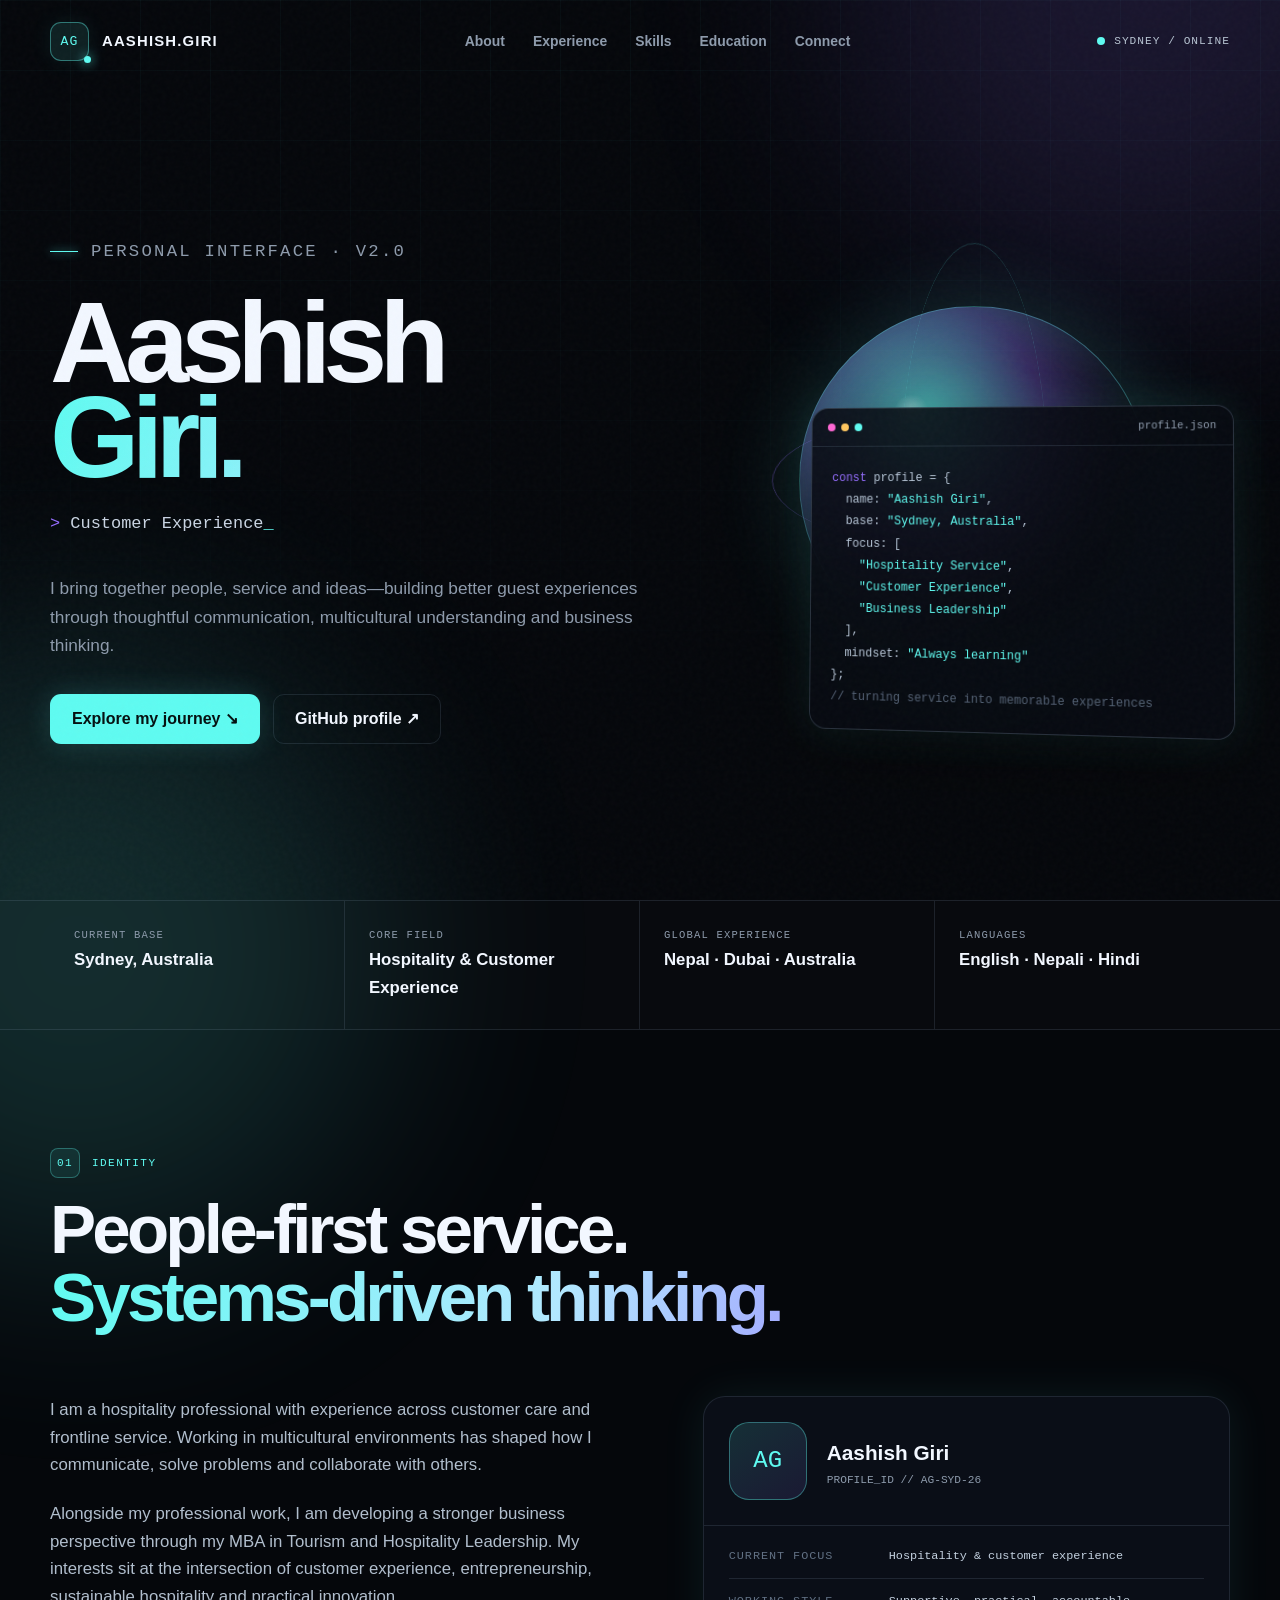
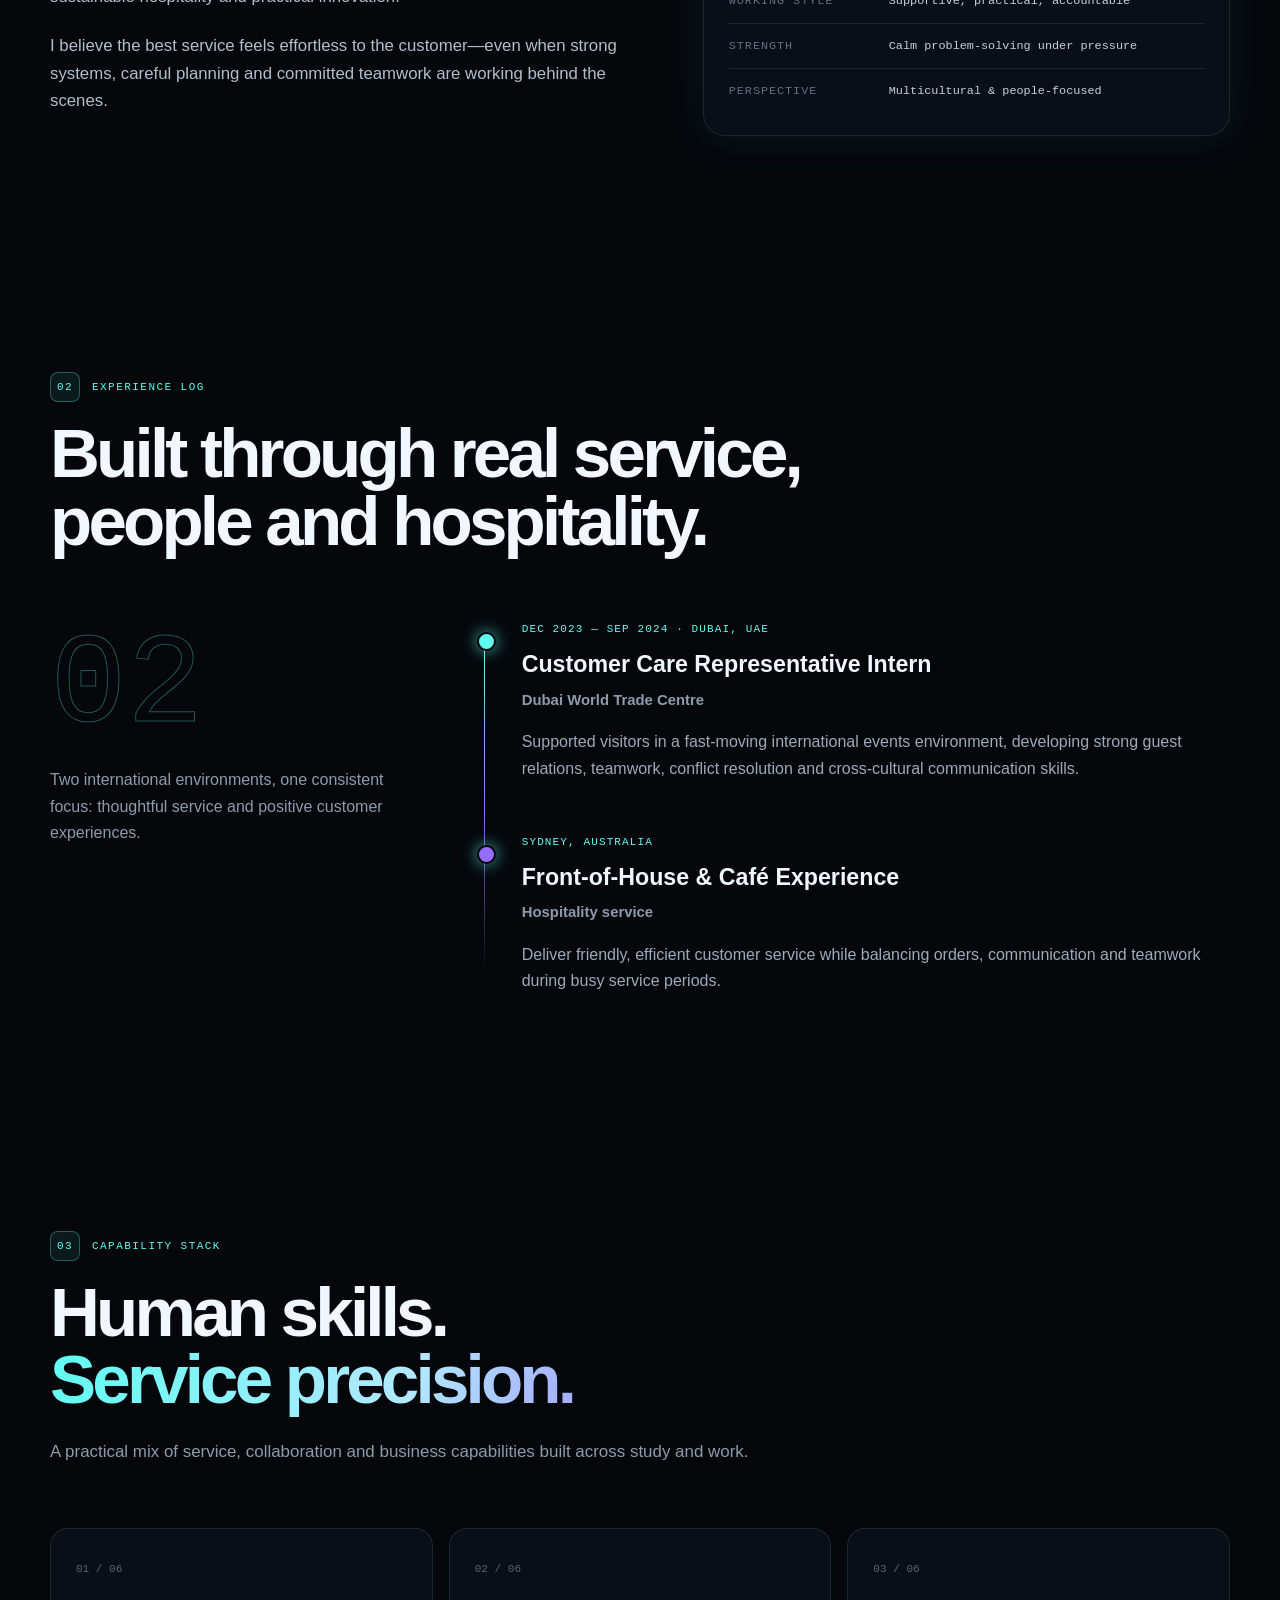
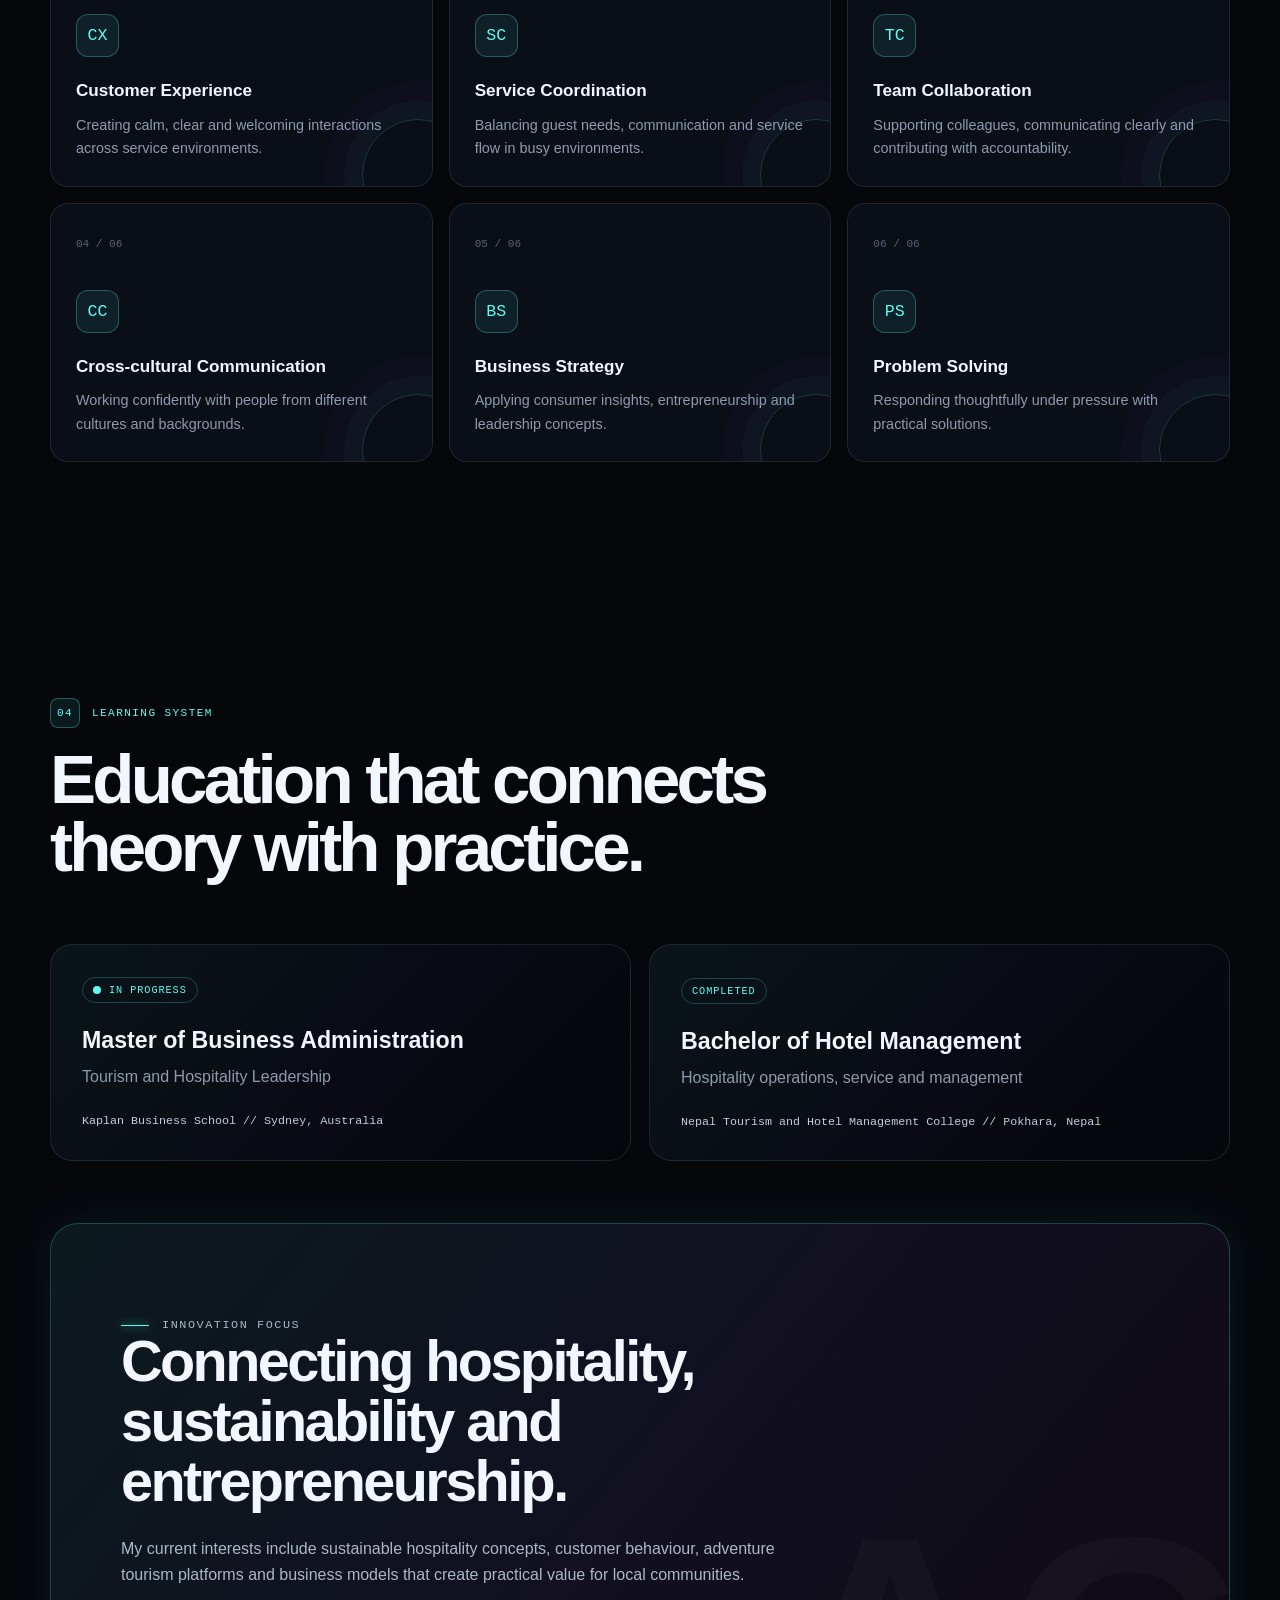
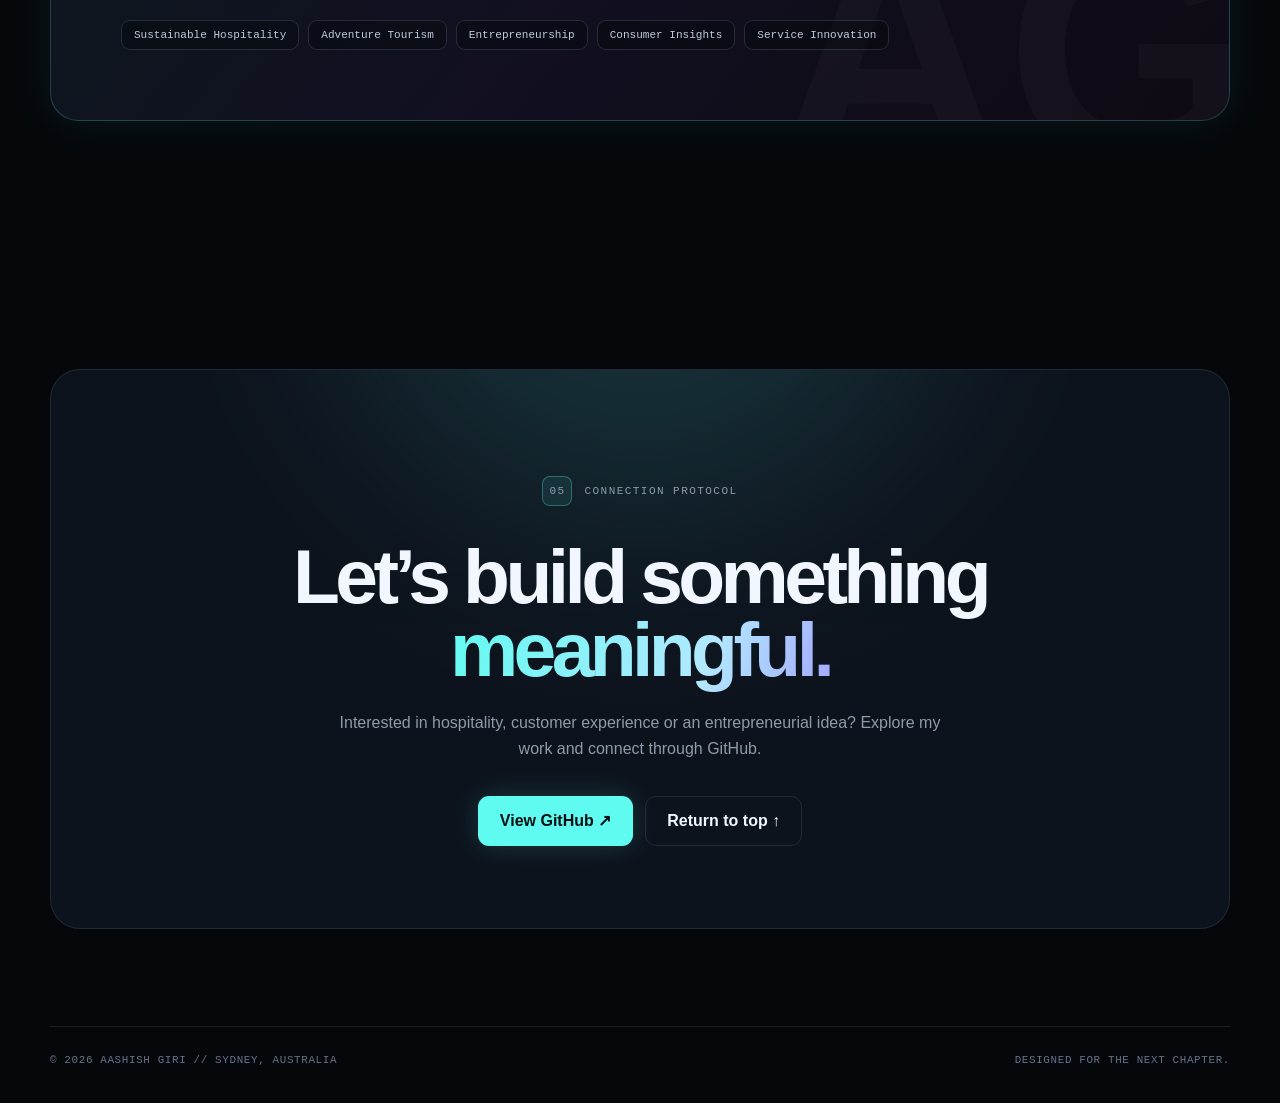
==== commit a5fcf2ae: "Remove supervisor role and enhance animations Remove all supervisor-related content and refine the p" ====
--- a/index.html
+++ b/index.html
@@ -3,22 +3,23 @@
 <head>
   <meta charset="utf-8">
   <meta name="viewport" content="width=device-width,initial-scale=1">
-  <meta name="description" content="Aashish Giri — hospitality operations, customer experience and business leadership professional based in Sydney.">
+  <meta name="description" content="Aashish Giri — hospitality, customer experience and business leadership professional based in Sydney.">
   <meta name="theme-color" content="#05070b">
   <title>Aashish Giri — Personal Portfolio</title>
   <link rel="icon" type="image/svg+xml" href="data:image/svg+xml,%3Csvg xmlns='http://www.w3.org/2000/svg' viewBox='0 0 64 64'%3E%3Crect width='64' height='64' rx='14' fill='%2305070b'/%3E%3Cpath d='M14 46 28 16h8l14 30h-9l-3-7H25l-3 7h-8Zm14-14h7l-3.5-9-3.5 9Z' fill='%235ffbf1'/%3E%3C/svg%3E">
   <style>
     :root{--bg:#05070b;--panel:rgba(12,18,28,.75);--solid:#0d131d;--text:#f2f7ff;--muted:#8e9bac;--cyan:#5ffbf1;--violet:#956dff;--pink:#ff67d4;--line:rgba(148,172,201,.15);--mono:"SFMono-Regular",Consolas,monospace;--sans:Inter,ui-sans-serif,-apple-system,BlinkMacSystemFont,"Segoe UI",sans-serif}
     *{box-sizing:border-box}html{scroll-behavior:smooth}body{margin:0;color:var(--text);background:var(--bg);font:16px/1.65 var(--sans);overflow-x:hidden}a{color:inherit;text-decoration:none}section{scroll-margin-top:96px}::selection{color:var(--bg);background:var(--cyan)}
-    body:before{content:"";position:fixed;inset:0;pointer-events:none;z-index:-3;background:linear-gradient(rgba(95,251,241,.035) 1px,transparent 1px),linear-gradient(90deg,rgba(95,251,241,.035) 1px,transparent 1px);background-size:70px 70px;mask-image:linear-gradient(#000,transparent 88%)}
+    body:before{content:"";position:fixed;inset:-70px;pointer-events:none;z-index:-3;background:linear-gradient(rgba(95,251,241,.035) 1px,transparent 1px),linear-gradient(90deg,rgba(95,251,241,.035) 1px,transparent 1px);background-size:70px 70px;mask-image:linear-gradient(#000,transparent 88%);animation:gridDrift 18s linear infinite}@keyframes gridDrift{to{transform:translate3d(70px,70px,0)}}
     body:after{content:"";position:fixed;inset:0;pointer-events:none;z-index:99;opacity:.025;background-image:url("data:image/svg+xml,%3Csvg viewBox='0 0 220 220' xmlns='http://www.w3.org/2000/svg'%3E%3Cfilter id='n'%3E%3CfeTurbulence type='fractalNoise' baseFrequency='.9' numOctaves='3' stitchTiles='stitch'/%3E%3C/filter%3E%3Crect width='100%25' height='100%25' filter='url(%23n)'/%3E%3C/svg%3E")}
-    .ambient{position:fixed;width:48vw;aspect-ratio:1;border-radius:50%;filter:blur(120px);opacity:.14;pointer-events:none;z-index:-2}.ambient.one{top:-25vw;right:-14vw;background:var(--violet)}.ambient.two{bottom:-28vw;left:-18vw;background:var(--cyan)}
-    .shell{width:min(1180px,calc(100% - 42px));margin-inline:auto}.gradient{color:transparent;background:linear-gradient(110deg,var(--cyan),#b2e8ff 42%,var(--violet) 76%,var(--pink));-webkit-background-clip:text;background-clip:text}
+    .ambient{position:fixed;width:48vw;aspect-ratio:1;border-radius:50%;filter:blur(120px);opacity:.14;pointer-events:none;z-index:-2}.ambient.one{top:-25vw;right:-14vw;background:var(--violet);animation:ambientOne 13s ease-in-out infinite alternate}.ambient.two{bottom:-28vw;left:-18vw;background:var(--cyan);animation:ambientTwo 16s ease-in-out infinite alternate}@keyframes ambientOne{to{transform:translate(-8vw,12vh) scale(1.18)}}@keyframes ambientTwo{to{transform:translate(11vw,-10vh) scale(.86)}}
+    .scroll-progress{position:fixed;z-index:60;inset:0 0 auto;height:2px;transform:scaleX(0);transform-origin:left;background:linear-gradient(90deg,var(--cyan),var(--violet),var(--pink));box-shadow:0 0 14px var(--cyan);transition:transform .08s linear}.cursor-glow{position:fixed;z-index:10;width:240px;height:240px;left:0;top:0;border-radius:50%;pointer-events:none;background:radial-gradient(circle,rgba(95,251,241,.09),transparent 67%);transform:translate3d(-50%,-50%,0);opacity:0;transition:opacity .35s;mix-blend-mode:screen}
+    .shell{width:min(1180px,calc(100% - 42px));margin-inline:auto}.gradient{color:transparent;background:linear-gradient(110deg,var(--cyan),#b2e8ff 32%,var(--violet) 62%,var(--pink),var(--cyan));background-size:220% auto;-webkit-background-clip:text;background-clip:text;animation:gradientFlow 7s linear infinite}@keyframes gradientFlow{to{background-position:220% center}}
     .topbar{position:fixed;inset:0 0 auto;z-index:30;border-bottom:1px solid transparent;transition:.25s}.topbar.scrolled{background:rgba(5,7,11,.8);border-color:var(--line);backdrop-filter:blur(20px)}.nav{min-height:82px;display:flex;align-items:center;justify-content:space-between;gap:28px}.brand{display:flex;align-items:center;gap:13px;font-size:.93rem;font-weight:850;letter-spacing:.08em}.brand-mark{position:relative;display:grid;place-items:center;width:39px;height:39px;border:1px solid rgba(95,251,241,.4);border-radius:11px;background:rgba(95,251,241,.1);color:var(--cyan);font: .82rem var(--mono);box-shadow:0 0 22px rgba(95,251,241,.08)}.brand-mark:after{content:"";position:absolute;right:-3px;bottom:-3px;width:7px;height:7px;border-radius:50%;background:var(--cyan);box-shadow:0 0 12px var(--cyan)}.nav-links{display:flex;gap:28px}.nav-links a{color:var(--muted);font-size:.87rem;font-weight:650}.nav-links a:hover{color:var(--cyan)}.nav-status{display:flex;align-items:center;gap:9px;color:#b8c5d3;font:.7rem var(--mono);letter-spacing:.09em;text-transform:uppercase}.pulse{width:8px;height:8px;border-radius:50%;background:var(--cyan);box-shadow:0 0 0 0 rgba(95,251,241,.6);animation:pulse 2s infinite}@keyframes pulse{70%{box-shadow:0 0 0 9px rgba(95,251,241,0)}}
-    .hero{min-height:100svh;display:grid;grid-template-columns:1.08fr .92fr;align-items:center;gap:68px;padding-block:136px 74px}.kicker{display:flex;align-items:center;gap:13px;margin:0 0 24px;color:var(--cyan);font:.74rem var(--mono);letter-spacing:.13em;text-transform:uppercase}.kicker:before{content:"";width:28px;height:1px;background:var(--cyan);box-shadow:0 0 8px var(--cyan)}.hero h1{margin:0;font-size:clamp(4.2rem,9vw,8.6rem);line-height:.82;letter-spacing:-.07em}.hero h1 span{display:block}.role{min-height:36px;margin:30px 0 0;font:clamp(.86rem,1.6vw,1.06rem) var(--mono);color:#cad5e3}.prompt{color:var(--violet)}.cursor{color:var(--cyan);animation:blink 1s steps(1) infinite}@keyframes blink{50%{opacity:0}}.hero-copy>p{max-width:630px;margin:24px 0 34px;color:var(--muted);font-size:1.08rem}.actions{display:flex;flex-wrap:wrap;gap:13px}.button{display:inline-flex;align-items:center;justify-content:center;gap:10px;min-height:50px;padding:0 21px;border:1px solid rgba(95,251,241,.5);border-radius:11px;background:var(--cyan);color:#041010;font-weight:800;box-shadow:0 0 28px rgba(95,251,241,.16);transition:.2s}.button:hover{transform:translateY(-3px);box-shadow:0 0 40px rgba(95,251,241,.28)}.button.secondary{color:var(--text);background:transparent;border-color:var(--line);box-shadow:none}.button.secondary:hover{border-color:rgba(95,251,241,.42);background:rgba(95,251,241,.08)}
+    .hero{min-height:100svh;display:grid;grid-template-columns:1.08fr .92fr;align-items:center;gap:68px;padding-block:136px 74px}.kicker{display:flex;align-items:center;gap:13px;margin:0 0 24px;color:var(--cyan);font:.74rem var(--mono);letter-spacing:.13em;text-transform:uppercase}.kicker:before{content:"";width:28px;height:1px;background:var(--cyan);box-shadow:0 0 8px var(--cyan);animation:signal 2s ease-in-out infinite}@keyframes signal{50%{width:42px;opacity:.45}}.hero h1{margin:0;font-size:clamp(4.2rem,9vw,8.6rem);line-height:.82;letter-spacing:-.07em}.hero h1 span{display:block;opacity:0;animation:heroEnter .9s cubic-bezier(.2,.8,.2,1) forwards}.hero h1 span:nth-child(2){animation-delay:.12s}@keyframes heroEnter{from{opacity:0;transform:translateY(45px) skewY(3deg);filter:blur(10px)}to{opacity:1;transform:none;filter:none}}.role{min-height:36px;margin:30px 0 0;font:clamp(.86rem,1.6vw,1.06rem) var(--mono);color:#cad5e3}.prompt{color:var(--violet)}.cursor{color:var(--cyan);animation:blink 1s steps(1) infinite}@keyframes blink{50%{opacity:0}}.hero-copy>p{max-width:630px;margin:24px 0 34px;color:var(--muted);font-size:1.08rem}.actions{display:flex;flex-wrap:wrap;gap:13px}.button{position:relative;isolation:isolate;overflow:hidden;display:inline-flex;align-items:center;justify-content:center;gap:10px;min-height:50px;padding:0 21px;border:1px solid rgba(95,251,241,.5);border-radius:11px;background:var(--cyan);color:#041010;font-weight:800;box-shadow:0 0 28px rgba(95,251,241,.16);transition:.25s}.button:before{content:"";position:absolute;z-index:-1;inset:0;background:linear-gradient(100deg,transparent 25%,rgba(255,255,255,.55),transparent 70%);transform:translateX(-130%);transition:transform .6s}.button:hover:before{transform:translateX(130%)}.button:hover{transform:translateY(-3px);box-shadow:0 0 40px rgba(95,251,241,.28)}.button.secondary{color:var(--text);background:transparent;border-color:var(--line);box-shadow:none}.button.secondary:hover{border-color:rgba(95,251,241,.42);background:rgba(95,251,241,.08)}
     .visual{position:relative;min-height:520px;display:grid;place-items:center;perspective:1100px}.orb{position:absolute;width:350px;height:350px;border-radius:50%;border:1px solid rgba(95,251,241,.34);background:radial-gradient(circle at 32% 30%,rgba(255,255,255,.38),transparent 5%),radial-gradient(circle at 36% 32%,rgba(95,251,241,.7),rgba(149,109,255,.35) 36%,rgba(5,7,11,.05) 69%);box-shadow:inset -40px -40px 70px rgba(0,0,0,.5),inset 20px 20px 45px rgba(95,251,241,.16),0 0 90px rgba(95,251,241,.16);animation:float 7s ease-in-out infinite}.orb:before,.orb:after{content:"";position:absolute;inset:-28px;border:1px solid rgba(149,109,255,.32);border-radius:50%;transform:rotateX(70deg) rotateZ(22deg)}.orb:after{inset:-64px;border-color:rgba(95,251,241,.17);transform:rotateY(72deg) rotateZ(-22deg)}@keyframes float{50%{transform:translateY(-17px) rotate(2deg)}}
-    .terminal{position:absolute;right:0;bottom:8px;width:min(425px,92%);overflow:hidden;border:1px solid rgba(148,172,201,.24);border-radius:17px;background:rgba(7,11,18,.88);box-shadow:0 25px 80px rgba(0,0,0,.45),0 0 45px rgba(95,251,241,.12);backdrop-filter:blur(20px);transform:rotateY(-7deg) rotateX(2deg);transition:transform .15s}.terminal-head{display:flex;align-items:center;justify-content:space-between;padding:13px 16px;border-bottom:1px solid var(--line)}.dots{display:flex;gap:6px}.dots i{width:8px;height:8px;border-radius:50%;background:#344151}.dots i:first-child{background:var(--pink)}.dots i:nth-child(2){background:#ffc75f}.dots i:last-child{background:var(--cyan)}.terminal-head span{color:var(--muted);font:.66rem var(--mono)}.terminal-body{padding:21px;font:.75rem/1.85 var(--mono);color:#b7c6d7}.terminal-body p{margin:0}.key{color:var(--violet)}.value{color:var(--cyan)}.comment{color:#536174}
-    .data-strip{border-block:1px solid var(--line);background:rgba(255,255,255,.015)}.data-grid{display:grid;grid-template-columns:repeat(4,1fr)}.data-item{padding:28px 24px;border-right:1px solid var(--line)}.data-item:last-child{border:0}.data-item small{display:block;color:var(--muted);font:.66rem var(--mono);letter-spacing:.11em;text-transform:uppercase}.data-item strong{display:block;margin-top:5px;font-size:1.05rem}
+    .terminal{position:absolute;right:0;bottom:8px;width:min(425px,92%);overflow:hidden;border:1px solid rgba(148,172,201,.24);border-radius:17px;background:rgba(7,11,18,.88);box-shadow:0 25px 80px rgba(0,0,0,.45),0 0 45px rgba(95,251,241,.12);backdrop-filter:blur(20px);transform:rotateY(-7deg) rotateX(2deg);transition:transform .15s}.terminal:after{content:"";position:absolute;inset:-45% 0 auto;height:42%;background:linear-gradient(transparent,rgba(95,251,241,.055),transparent);animation:scan 5s linear infinite}@keyframes scan{to{transform:translateY(520px)}}.terminal-head{display:flex;align-items:center;justify-content:space-between;padding:13px 16px;border-bottom:1px solid var(--line)}.dots{display:flex;gap:6px}.dots i{width:8px;height:8px;border-radius:50%;background:#344151;animation:dotGlow 2.4s ease-in-out infinite}.dots i:nth-child(2){animation-delay:.3s}.dots i:nth-child(3){animation-delay:.6s}@keyframes dotGlow{50%{filter:brightness(1.8);box-shadow:0 0 10px currentColor}}.dots i:first-child{background:var(--pink)}.dots i:nth-child(2){background:#ffc75f}.dots i:last-child{background:var(--cyan)}.terminal-head span{color:var(--muted);font:.66rem var(--mono)}.terminal-body{padding:21px;font:.75rem/1.85 var(--mono);color:#b7c6d7}.terminal-body p{margin:0}.key{color:var(--violet)}.value{color:var(--cyan)}.comment{color:#536174}
+    .data-strip{border-block:1px solid var(--line);background:rgba(255,255,255,.015)}.data-grid{display:grid;grid-template-columns:repeat(4,1fr)}.data-item{padding:28px 24px;border-right:1px solid var(--line);transition:.3s}.data-item:hover{background:rgba(95,251,241,.04);transform:translateY(-4px)}.data-item:last-child{border:0}.data-item small{display:block;color:var(--muted);font:.66rem var(--mono);letter-spacing:.11em;text-transform:uppercase}.data-item strong{display:block;margin-top:5px;font-size:1.05rem}
     .section{padding-block:118px}.section-tag{display:flex;align-items:center;gap:12px;margin:0 0 18px;color:var(--cyan);font:.69rem var(--mono);letter-spacing:.13em;text-transform:uppercase}.section-tag:before{content:attr(data-index);display:grid;place-items:center;width:28px;height:28px;border:1px solid rgba(95,251,241,.3);border-radius:8px;background:rgba(95,251,241,.08)}.section-title{margin:0;max-width:850px;font-size:clamp(2.6rem,5.4vw,5.2rem);line-height:.98;letter-spacing:-.055em}.section-intro{max-width:700px;margin:24px 0 0;color:var(--muted);font-size:1.06rem}
     .about-grid{display:grid;grid-template-columns:1.05fr .95fr;gap:70px;margin-top:64px}.about-text{color:#b1becd;font-size:1.05rem}.about-text p{margin:0 0 21px}.profile-card{position:relative;overflow:hidden;border:1px solid var(--line);border-radius:22px;background:var(--panel);box-shadow:0 0 45px rgba(95,251,241,.08)}.profile-top{display:flex;align-items:center;gap:20px;padding:25px;border-bottom:1px solid var(--line)}.avatar{display:grid;place-items:center;width:78px;height:78px;border:1px solid rgba(95,251,241,.35);border-radius:20px;background:linear-gradient(145deg,rgba(95,251,241,.14),rgba(149,109,255,.12));color:var(--cyan);font:1.5rem var(--mono)}.profile-top h3{margin:0 0 3px;font-size:1.3rem}.profile-top p{margin:0;color:var(--muted);font:.7rem var(--mono)}.profile-list{padding:8px 25px}.profile-row{display:grid;grid-template-columns:140px 1fr;gap:20px;padding:15px 0;border-bottom:1px solid var(--line);font:.74rem var(--mono)}.profile-row:last-child{border:0}.profile-row span:first-child{color:#617083;text-transform:uppercase;letter-spacing:.08em}.profile-row span:last-child{color:#c5d2e1}
     .experience-grid{display:grid;grid-template-columns:.65fr 1.35fr;gap:64px;margin-top:68px}.experience-aside{position:sticky;top:120px}.experience-aside p{color:var(--muted)}.experience-count{font:clamp(5rem,10vw,8rem)/1 var(--mono);color:transparent;-webkit-text-stroke:1px rgba(95,251,241,.32)}.timeline{position:relative}.timeline:before{content:"";position:absolute;top:20px;bottom:20px;left:7px;width:1px;background:linear-gradient(var(--cyan),var(--violet),transparent)}.job{position:relative;padding:0 0 54px 45px}.job:last-child{padding-bottom:0}.job:before{content:"";position:absolute;top:9px;left:0;width:15px;height:15px;border:2px solid var(--bg);border-radius:50%;background:var(--cyan);box-shadow:0 0 16px rgba(95,251,241,.75)}.job:nth-child(2):before{background:var(--violet)}.job:nth-child(3):before{background:var(--pink)}.job-meta{color:var(--cyan);font:.69rem var(--mono);letter-spacing:.1em;text-transform:uppercase}.job h3{margin:10px 0 4px;font-size:1.45rem}.job h4{margin:0;color:var(--muted);font-size:.93rem}.job p{margin:17px 0 0;color:#9daaba}
@@ -26,13 +27,15 @@
     .education-grid{display:grid;grid-template-columns:1fr 1fr;gap:18px;margin-top:62px}.edu-card{padding:31px;border:1px solid var(--line);border-radius:22px;background:linear-gradient(135deg,rgba(95,251,241,.06),rgba(149,109,255,.035) 58%,transparent)}.status{display:inline-flex;align-items:center;gap:8px;padding:6px 10px;border:1px solid rgba(95,251,241,.23);border-radius:999px;color:var(--cyan);font:.64rem var(--mono);text-transform:uppercase;letter-spacing:.09em}.edu-card h3{margin:23px 0 9px;font-size:1.45rem;line-height:1.25}.edu-card p{margin:0;color:var(--muted)}.place{margin-top:24px;color:#c2cfdd;font:.73rem var(--mono)}
     .focus-panel{position:relative;overflow:hidden;margin-top:62px;padding:clamp(32px,6vw,70px);border:1px solid rgba(95,251,241,.22);border-radius:28px;background:linear-gradient(130deg,rgba(95,251,241,.08),rgba(149,109,255,.09),rgba(255,103,212,.045));box-shadow:0 0 45px rgba(95,251,241,.08)}.focus-panel:before{content:"AG";position:absolute;right:-2vw;bottom:-7vw;color:rgba(255,255,255,.025);font-size:clamp(12rem,25vw,24rem);font-weight:900;line-height:1}.focus-content{position:relative;max-width:780px}.focus-content h3{margin:0;font-size:clamp(2rem,4.5vw,4rem);line-height:1.04;letter-spacing:-.045em}.focus-content>p{max-width:660px;margin:24px 0 0;color:#aab8c7}.chips{display:flex;flex-wrap:wrap;gap:9px;margin-top:31px}.chip{padding:8px 12px;border:1px solid rgba(148,172,201,.2);border-radius:9px;background:rgba(5,7,11,.36);color:#bfccdb;font:.69rem var(--mono)}
     .contact{padding-block:130px 70px}.contact-card{position:relative;overflow:hidden;padding:clamp(36px,7vw,82px);border:1px solid var(--line);border-radius:30px;background:var(--solid);text-align:center}.contact-card:before{content:"";position:absolute;width:580px;height:580px;left:50%;top:-440px;transform:translateX(-50%);border-radius:50%;background:var(--cyan);filter:blur(120px);opacity:.14}.contact-card .section-tag{justify-content:center}.contact-card h2{position:relative;max-width:820px;margin:24px auto 0;font-size:clamp(2.7rem,6vw,5.8rem);line-height:.95;letter-spacing:-.06em}.contact-card>p{position:relative;max-width:620px;margin:24px auto 34px;color:var(--muted)}.contact-links{position:relative;display:flex;justify-content:center;flex-wrap:wrap;gap:12px}footer{padding-block:27px 34px}.footer-inner{display:flex;align-items:center;justify-content:space-between;gap:24px;padding-top:27px;border-top:1px solid var(--line);color:#667487;font:.68rem var(--mono);letter-spacing:.06em;text-transform:uppercase}
-    .reveal{opacity:0;transform:translateY(24px);transition:opacity .7s,transform .7s}.reveal.visible{opacity:1;transform:none}
+    .profile-card,.edu-card,.focus-panel{transition:transform .4s,border-color .4s,box-shadow .4s}.profile-card:hover,.edu-card:hover{transform:translateY(-7px);border-color:rgba(95,251,241,.36);box-shadow:0 24px 70px rgba(0,0,0,.34),0 0 50px rgba(95,251,241,.1)}.focus-panel:hover{transform:scale(1.012);border-color:rgba(95,251,241,.4)}.chip{transition:.25s}.chip:hover{color:var(--cyan);border-color:rgba(95,251,241,.44);transform:translateY(-3px);box-shadow:0 8px 24px rgba(95,251,241,.08)}
+    .reveal{opacity:0;transform:translateY(34px) scale(.985);filter:blur(5px);transition:opacity .75s var(--delay,0s),transform .75s var(--delay,0s),filter .75s var(--delay,0s)}.reveal.visible{opacity:1;transform:none;filter:none}
     @media(max-width:940px){.nav-links{display:none}.hero{grid-template-columns:1fr;min-height:auto;gap:26px;padding-top:145px}.visual{min-height:500px}.terminal{right:8%}.data-grid{grid-template-columns:1fr 1fr}.data-item:nth-child(2){border-right:0}.data-item:nth-child(-n+2){border-bottom:1px solid var(--line)}.about-grid,.experience-grid{grid-template-columns:1fr}.experience-aside{position:static}.skills-grid{grid-template-columns:1fr 1fr}}
     @media(max-width:620px){.shell{width:min(100% - 24px,1180px)}.nav{min-height:70px}.nav-status{display:none}.hero{padding-top:118px}.hero h1{font-size:clamp(3.7rem,20vw,5.4rem)}.visual{min-height:420px}.orb{width:245px;height:245px}.terminal{right:0;width:100%;transform:none}.data-grid{grid-template-columns:1fr}.data-item{border-right:0;border-bottom:1px solid var(--line)}.section{padding-block:88px}.about-grid,.experience-grid{margin-top:48px;gap:42px}.profile-row{grid-template-columns:1fr;gap:4px}.skills-grid,.education-grid{grid-template-columns:1fr}.footer-inner{align-items:flex-start;flex-direction:column}}
     @media(prefers-reduced-motion:reduce){html{scroll-behavior:auto}*,*:before,*:after{animation-duration:.01ms!important;transition-duration:.01ms!important}.reveal{opacity:1;transform:none}}
   </style>
 </head>
 <body>
+  <div class="scroll-progress" id="scrollProgress"></div><div class="cursor-glow" id="cursorGlow"></div>
   <div class="ambient one"></div><div class="ambient two"></div>
   <header class="topbar" id="topbar"><div class="shell nav">
     <a class="brand" href="#home"><span class="brand-mark">AG</span><span>AASHISH.GIRI</span></a>
@@ -42,31 +45,31 @@
 
   <main>
     <section class="shell hero" id="home">
-      <div class="hero-copy"><p class="kicker">Personal interface · v2.0</p><h1><span>Aashish</span><span class="gradient">Giri.</span></h1><div class="role"><span class="prompt">&gt; </span><span id="roleText">Hospitality Operations</span><span class="cursor">_</span></div><p>I bring together people, service and systems—building better guest experiences through operational leadership, multicultural communication and business thinking.</p><div class="actions"><a class="button" href="#experience">Explore my journey ↘</a><a class="button secondary" href="https://github.com/meashish10" target="_blank" rel="noreferrer">GitHub profile ↗</a></div></div>
-      <div class="visual" aria-label="Interactive profile visual"><div class="orb"></div><div class="terminal"><div class="terminal-head"><div class="dots"><i></i><i></i><i></i></div><span>profile.json</span></div><div class="terminal-body"><p><span class="key">const</span> profile = {</p><p>&nbsp;&nbsp;name: <span class="value">"Aashish Giri"</span>,</p><p>&nbsp;&nbsp;base: <span class="value">"Sydney, Australia"</span>,</p><p>&nbsp;&nbsp;focus: [</p><p>&nbsp;&nbsp;&nbsp;&nbsp;<span class="value">"Hospitality Operations"</span>,</p><p>&nbsp;&nbsp;&nbsp;&nbsp;<span class="value">"Customer Experience"</span>,</p><p>&nbsp;&nbsp;&nbsp;&nbsp;<span class="value">"Business Leadership"</span></p><p>&nbsp;&nbsp;],</p><p>&nbsp;&nbsp;mindset: <span class="value">"Always learning"</span></p><p>};</p><p class="comment">// turning service into memorable experiences</p></div></div></div>
+      <div class="hero-copy"><p class="kicker">Personal interface · v2.0</p><h1><span>Aashish</span><span class="gradient">Giri.</span></h1><div class="role"><span class="prompt">&gt; </span><span id="roleText">Hospitality Service</span><span class="cursor">_</span></div><p>I bring together people, service and ideas—building better guest experiences through thoughtful communication, multicultural understanding and business thinking.</p><div class="actions"><a class="button" href="#experience">Explore my journey ↘</a><a class="button secondary" href="https://github.com/meashish10" target="_blank" rel="noreferrer">GitHub profile ↗</a></div></div>
+      <div class="visual" aria-label="Interactive profile visual"><div class="orb"></div><div class="terminal"><div class="terminal-head"><div class="dots"><i></i><i></i><i></i></div><span>profile.json</span></div><div class="terminal-body"><p><span class="key">const</span> profile = {</p><p>&nbsp;&nbsp;name: <span class="value">"Aashish Giri"</span>,</p><p>&nbsp;&nbsp;base: <span class="value">"Sydney, Australia"</span>,</p><p>&nbsp;&nbsp;focus: [</p><p>&nbsp;&nbsp;&nbsp;&nbsp;<span class="value">"Hospitality Service"</span>,</p><p>&nbsp;&nbsp;&nbsp;&nbsp;<span class="value">"Customer Experience"</span>,</p><p>&nbsp;&nbsp;&nbsp;&nbsp;<span class="value">"Business Leadership"</span></p><p>&nbsp;&nbsp;],</p><p>&nbsp;&nbsp;mindset: <span class="value">"Always learning"</span></p><p>};</p><p class="comment">// turning service into memorable experiences</p></div></div></div>
     </section>
 
-    <div class="data-strip"><div class="shell data-grid"><div class="data-item"><small>Current base</small><strong>Sydney, Australia</strong></div><div class="data-item"><small>Core field</small><strong>Hospitality & Operations</strong></div><div class="data-item"><small>Global experience</small><strong>Nepal · Dubai · Australia</strong></div><div class="data-item"><small>Languages</small><strong>English · Nepali · Hindi</strong></div></div></div>
+    <div class="data-strip"><div class="shell data-grid"><div class="data-item"><small>Current base</small><strong>Sydney, Australia</strong></div><div class="data-item"><small>Core field</small><strong>Hospitality & Customer Experience</strong></div><div class="data-item"><small>Global experience</small><strong>Nepal · Dubai · Australia</strong></div><div class="data-item"><small>Languages</small><strong>English · Nepali · Hindi</strong></div></div></div>
 
-    <section class="shell section" id="about"><p class="section-tag reveal" data-index="01">Identity</p><h2 class="section-title reveal">People-first service.<br><span class="gradient">Systems-driven thinking.</span></h2><div class="about-grid"><div class="about-text reveal"><p>I am a hospitality and operations professional with experience across customer care, frontline service and multi-site supervision. Working in multicultural environments has shaped how I communicate, solve problems and lead teams.</p><p>Alongside my professional work, I am developing a stronger business perspective through my MBA in Tourism and Hospitality Leadership. My interests sit at the intersection of customer experience, entrepreneurship, sustainable hospitality and practical innovation.</p><p>I believe the best service feels effortless to the customer—even when strong systems, careful planning and committed teamwork are working behind the scenes.</p></div><aside class="profile-card reveal"><div class="profile-top"><div class="avatar">AG</div><div><h3>Aashish Giri</h3><p>PROFILE_ID // AG-SYD-26</p></div></div><div class="profile-list"><div class="profile-row"><span>Current focus</span><span>Operations & customer experience</span></div><div class="profile-row"><span>Leadership style</span><span>Supportive, practical, accountable</span></div><div class="profile-row"><span>Strength</span><span>Calm problem-solving under pressure</span></div><div class="profile-row"><span>Perspective</span><span>Multicultural & people-focused</span></div></div></aside></div></section>
+    <section class="shell section" id="about"><p class="section-tag reveal" data-index="01">Identity</p><h2 class="section-title reveal">People-first service.<br><span class="gradient">Systems-driven thinking.</span></h2><div class="about-grid"><div class="about-text reveal"><p>I am a hospitality professional with experience across customer care and frontline service. Working in multicultural environments has shaped how I communicate, solve problems and collaborate with others.</p><p>Alongside my professional work, I am developing a stronger business perspective through my MBA in Tourism and Hospitality Leadership. My interests sit at the intersection of customer experience, entrepreneurship, sustainable hospitality and practical innovation.</p><p>I believe the best service feels effortless to the customer—even when strong systems, careful planning and committed teamwork are working behind the scenes.</p></div><aside class="profile-card reveal"><div class="profile-top"><div class="avatar">AG</div><div><h3>Aashish Giri</h3><p>PROFILE_ID // AG-SYD-26</p></div></div><div class="profile-list"><div class="profile-row"><span>Current focus</span><span>Hospitality & customer experience</span></div><div class="profile-row"><span>Working style</span><span>Supportive, practical, accountable</span></div><div class="profile-row"><span>Strength</span><span>Calm problem-solving under pressure</span></div><div class="profile-row"><span>Perspective</span><span>Multicultural & people-focused</span></div></div></aside></div></section>
 
-    <section class="shell section" id="experience"><p class="section-tag reveal" data-index="02">Experience log</p><h2 class="section-title reveal">Built through real service,<br>people and operations.</h2><div class="experience-grid"><aside class="experience-aside reveal"><div class="experience-count">03</div><p>Three environments, one consistent focus: reliable operations and positive customer experiences.</p></aside><div class="timeline"><article class="job reveal"><div class="job-meta">Current · Sydney, Australia</div><h3>Multi-site Operations Supervisor</h3><h4>Community and public venues</h4><p>Coordinate teams across multiple locations, manage rosters and site access, conduct inspections, communicate with clients and respond to operational issues.</p></article><article class="job reveal"><div class="job-meta">Dec 2023 — Sep 2024 · Dubai, UAE</div><h3>Customer Care Representative Intern</h3><h4>Dubai World Trade Centre</h4><p>Supported visitors in a fast-moving international events environment, developing strong guest relations, teamwork, conflict resolution and cross-cultural communication skills.</p></article><article class="job reveal"><div class="job-meta">Sydney, Australia</div><h3>Front-of-House & Café Experience</h3><h4>Hospitality service</h4><p>Deliver friendly, efficient customer service while balancing orders, communication and teamwork during busy service periods.</p></article></div></div></section>
+    <section class="shell section" id="experience"><p class="section-tag reveal" data-index="02">Experience log</p><h2 class="section-title reveal">Built through real service,<br>people and hospitality.</h2><div class="experience-grid"><aside class="experience-aside reveal"><div class="experience-count">02</div><p>Two international environments, one consistent focus: thoughtful service and positive customer experiences.</p></aside><div class="timeline"><article class="job reveal"><div class="job-meta">Dec 2023 — Sep 2024 · Dubai, UAE</div><h3>Customer Care Representative Intern</h3><h4>Dubai World Trade Centre</h4><p>Supported visitors in a fast-moving international events environment, developing strong guest relations, teamwork, conflict resolution and cross-cultural communication skills.</p></article><article class="job reveal"><div class="job-meta">Sydney, Australia</div><h3>Front-of-House & Café Experience</h3><h4>Hospitality service</h4><p>Deliver friendly, efficient customer service while balancing orders, communication and teamwork during busy service periods.</p></article></div></div></section>
 
-    <section class="shell section" id="skills"><p class="section-tag reveal" data-index="03">Capability stack</p><h2 class="section-title reveal">Human skills.<br><span class="gradient">Operational precision.</span></h2><p class="section-intro reveal">A practical mix of service, leadership and business capabilities built across study and work.</p><div class="skills-grid">
-      <article class="skill-card reveal"><span class="skill-num">01 / 06</span><div class="skill-icon">CX</div><h3>Customer Experience</h3><p>Creating calm, clear and welcoming interactions across service environments.</p></article><article class="skill-card reveal"><span class="skill-num">02 / 06</span><div class="skill-icon">OP</div><h3>Operations Coordination</h3><p>Managing people, schedules, site standards and operational issues.</p></article><article class="skill-card reveal"><span class="skill-num">03 / 06</span><div class="skill-icon">LD</div><h3>Team Leadership</h3><p>Giving clear direction, supporting staff and maintaining accountability.</p></article><article class="skill-card reveal"><span class="skill-num">04 / 06</span><div class="skill-icon">CC</div><h3>Cross-cultural Communication</h3><p>Working confidently with people from different cultures and backgrounds.</p></article><article class="skill-card reveal"><span class="skill-num">05 / 06</span><div class="skill-icon">BS</div><h3>Business Strategy</h3><p>Applying consumer insights, entrepreneurship and leadership concepts.</p></article><article class="skill-card reveal"><span class="skill-num">06 / 06</span><div class="skill-icon">PS</div><h3>Problem Solving</h3><p>Responding thoughtfully under pressure with practical solutions.</p></article>
+    <section class="shell section" id="skills"><p class="section-tag reveal" data-index="03">Capability stack</p><h2 class="section-title reveal">Human skills.<br><span class="gradient">Service precision.</span></h2><p class="section-intro reveal">A practical mix of service, collaboration and business capabilities built across study and work.</p><div class="skills-grid">
+      <article class="skill-card reveal"><span class="skill-num">01 / 06</span><div class="skill-icon">CX</div><h3>Customer Experience</h3><p>Creating calm, clear and welcoming interactions across service environments.</p></article><article class="skill-card reveal"><span class="skill-num">02 / 06</span><div class="skill-icon">SC</div><h3>Service Coordination</h3><p>Balancing guest needs, communication and service flow in busy environments.</p></article><article class="skill-card reveal"><span class="skill-num">03 / 06</span><div class="skill-icon">TC</div><h3>Team Collaboration</h3><p>Supporting colleagues, communicating clearly and contributing with accountability.</p></article><article class="skill-card reveal"><span class="skill-num">04 / 06</span><div class="skill-icon">CC</div><h3>Cross-cultural Communication</h3><p>Working confidently with people from different cultures and backgrounds.</p></article><article class="skill-card reveal"><span class="skill-num">05 / 06</span><div class="skill-icon">BS</div><h3>Business Strategy</h3><p>Applying consumer insights, entrepreneurship and leadership concepts.</p></article><article class="skill-card reveal"><span class="skill-num">06 / 06</span><div class="skill-icon">PS</div><h3>Problem Solving</h3><p>Responding thoughtfully under pressure with practical solutions.</p></article>
     </div></section>
 
     <section class="shell section" id="education"><p class="section-tag reveal" data-index="04">Learning system</p><h2 class="section-title reveal">Education that connects<br>theory with practice.</h2><div class="education-grid"><article class="edu-card reveal"><span class="status"><span class="pulse"></span> In progress</span><h3>Master of Business Administration</h3><p>Tourism and Hospitality Leadership</p><div class="place">Kaplan Business School // Sydney, Australia</div></article><article class="edu-card reveal"><span class="status">Completed</span><h3>Bachelor of Hotel Management</h3><p>Hospitality operations, service and management</p><div class="place">Nepal Tourism and Hotel Management College // Pokhara, Nepal</div></article></div><div class="focus-panel reveal"><div class="focus-content"><p class="kicker">Innovation focus</p><h3>Connecting hospitality, sustainability and entrepreneurship.</h3><p>My current interests include sustainable hospitality concepts, customer behaviour, adventure tourism platforms and business models that create practical value for local communities.</p><div class="chips"><span class="chip">Sustainable Hospitality</span><span class="chip">Adventure Tourism</span><span class="chip">Entrepreneurship</span><span class="chip">Consumer Insights</span><span class="chip">Service Innovation</span></div></div></div></section>
 
-    <section class="shell contact" id="contact"><div class="contact-card reveal"><p class="section-tag" data-index="05">Connection protocol</p><h2>Let’s build something<br><span class="gradient">meaningful.</span></h2><p>Interested in hospitality, operations, customer experience or an entrepreneurial idea? Explore my work and connect through GitHub.</p><div class="contact-links"><a class="button" href="https://github.com/meashish10" target="_blank" rel="noreferrer">View GitHub ↗</a><a class="button secondary" href="#home">Return to top ↑</a></div></div></section>
+    <section class="shell contact" id="contact"><div class="contact-card reveal"><p class="section-tag" data-index="05">Connection protocol</p><h2>Let’s build something<br><span class="gradient">meaningful.</span></h2><p>Interested in hospitality, customer experience or an entrepreneurial idea? Explore my work and connect through GitHub.</p><div class="contact-links"><a class="button" href="https://github.com/meashish10" target="_blank" rel="noreferrer">View GitHub ↗</a><a class="button secondary" href="#home">Return to top ↑</a></div></div></section>
   </main>
 
   <footer><div class="shell footer-inner"><span>© 2026 Aashish Giri // Sydney, Australia</span><span>Designed for the next chapter.</span></div></footer>
   <script>
-    const topbar=document.getElementById('topbar');addEventListener('scroll',()=>topbar.classList.toggle('scrolled',scrollY>24),{passive:true});
-    const roles=['Hospitality Operations','Customer Experience','Business Leadership','Entrepreneurial Thinking'],roleText=document.getElementById('roleText');let roleIndex=0;setInterval(()=>{roleText.animate([{opacity:1,transform:'translateY(0)'},{opacity:0,transform:'translateY(-8px)'}],{duration:230,fill:'forwards'}).finished.then(()=>{roleIndex=(roleIndex+1)%roles.length;roleText.textContent=roles[roleIndex];roleText.animate([{opacity:0,transform:'translateY(8px)'},{opacity:1,transform:'translateY(0)'}],{duration:300,fill:'forwards'})})},2600);
-    const observer=new IntersectionObserver(entries=>entries.forEach(entry=>{if(entry.isIntersecting){entry.target.classList.add('visible');observer.unobserve(entry.target)}}),{threshold:.12});document.querySelectorAll('.reveal').forEach(el=>observer.observe(el));
-    const visual=document.querySelector('.visual'),terminal=document.querySelector('.terminal');if(matchMedia('(pointer:fine)').matches&&!matchMedia('(prefers-reduced-motion:reduce)').matches){visual.addEventListener('mousemove',e=>{const r=visual.getBoundingClientRect(),x=(e.clientX-r.left)/r.width-.5,y=(e.clientY-r.top)/r.height-.5;terminal.style.transform=`rotateY(${x*8-7}deg) rotateX(${y*-7+2}deg) translate3d(${x*7}px,${y*7}px,0)`});visual.addEventListener('mouseleave',()=>terminal.style.transform='rotateY(-7deg) rotateX(2deg)')}
+    const topbar=document.getElementById('topbar'),scrollProgress=document.getElementById('scrollProgress');addEventListener('scroll',()=>{topbar.classList.toggle('scrolled',scrollY>24);const max=document.documentElement.scrollHeight-innerHeight;scrollProgress.style.transform=`scaleX(${max?scrollY/max:0})`},{passive:true});
+    const roles=['Hospitality Service','Customer Experience','Business Leadership','Entrepreneurial Thinking'],roleText=document.getElementById('roleText');let roleIndex=0;setInterval(()=>{roleText.animate([{opacity:1,transform:'translateY(0)'},{opacity:0,transform:'translateY(-8px)'}],{duration:230,fill:'forwards'}).finished.then(()=>{roleIndex=(roleIndex+1)%roles.length;roleText.textContent=roles[roleIndex];roleText.animate([{opacity:0,transform:'translateY(8px)'},{opacity:1,transform:'translateY(0)'}],{duration:300,fill:'forwards'})})},2600);
+    const observer=new IntersectionObserver(entries=>entries.forEach(entry=>{if(entry.isIntersecting){entry.target.classList.add('visible');observer.unobserve(entry.target)}}),{threshold:.12});document.querySelectorAll('.reveal').forEach((el,i)=>{el.style.setProperty('--delay',`${Math.min(i%4,3)*.07}s`);observer.observe(el)});
+    const visual=document.querySelector('.visual'),terminal=document.querySelector('.terminal'),cursorGlow=document.getElementById('cursorGlow');if(matchMedia('(pointer:fine)').matches&&!matchMedia('(prefers-reduced-motion:reduce)').matches){addEventListener('mousemove',e=>{cursorGlow.style.left=`${e.clientX}px`;cursorGlow.style.top=`${e.clientY}px`;cursorGlow.style.opacity='1'},{passive:true});document.documentElement.addEventListener('mouseleave',()=>cursorGlow.style.opacity='0');visual.addEventListener('mousemove',e=>{const r=visual.getBoundingClientRect(),x=(e.clientX-r.left)/r.width-.5,y=(e.clientY-r.top)/r.height-.5;terminal.style.transform=`rotateY(${x*8-7}deg) rotateX(${y*-7+2}deg) translate3d(${x*7}px,${y*7}px,0)`});visual.addEventListener('mouseleave',()=>terminal.style.transform='rotateY(-7deg) rotateX(2deg)')}
   </script>
 </body>
 </html>
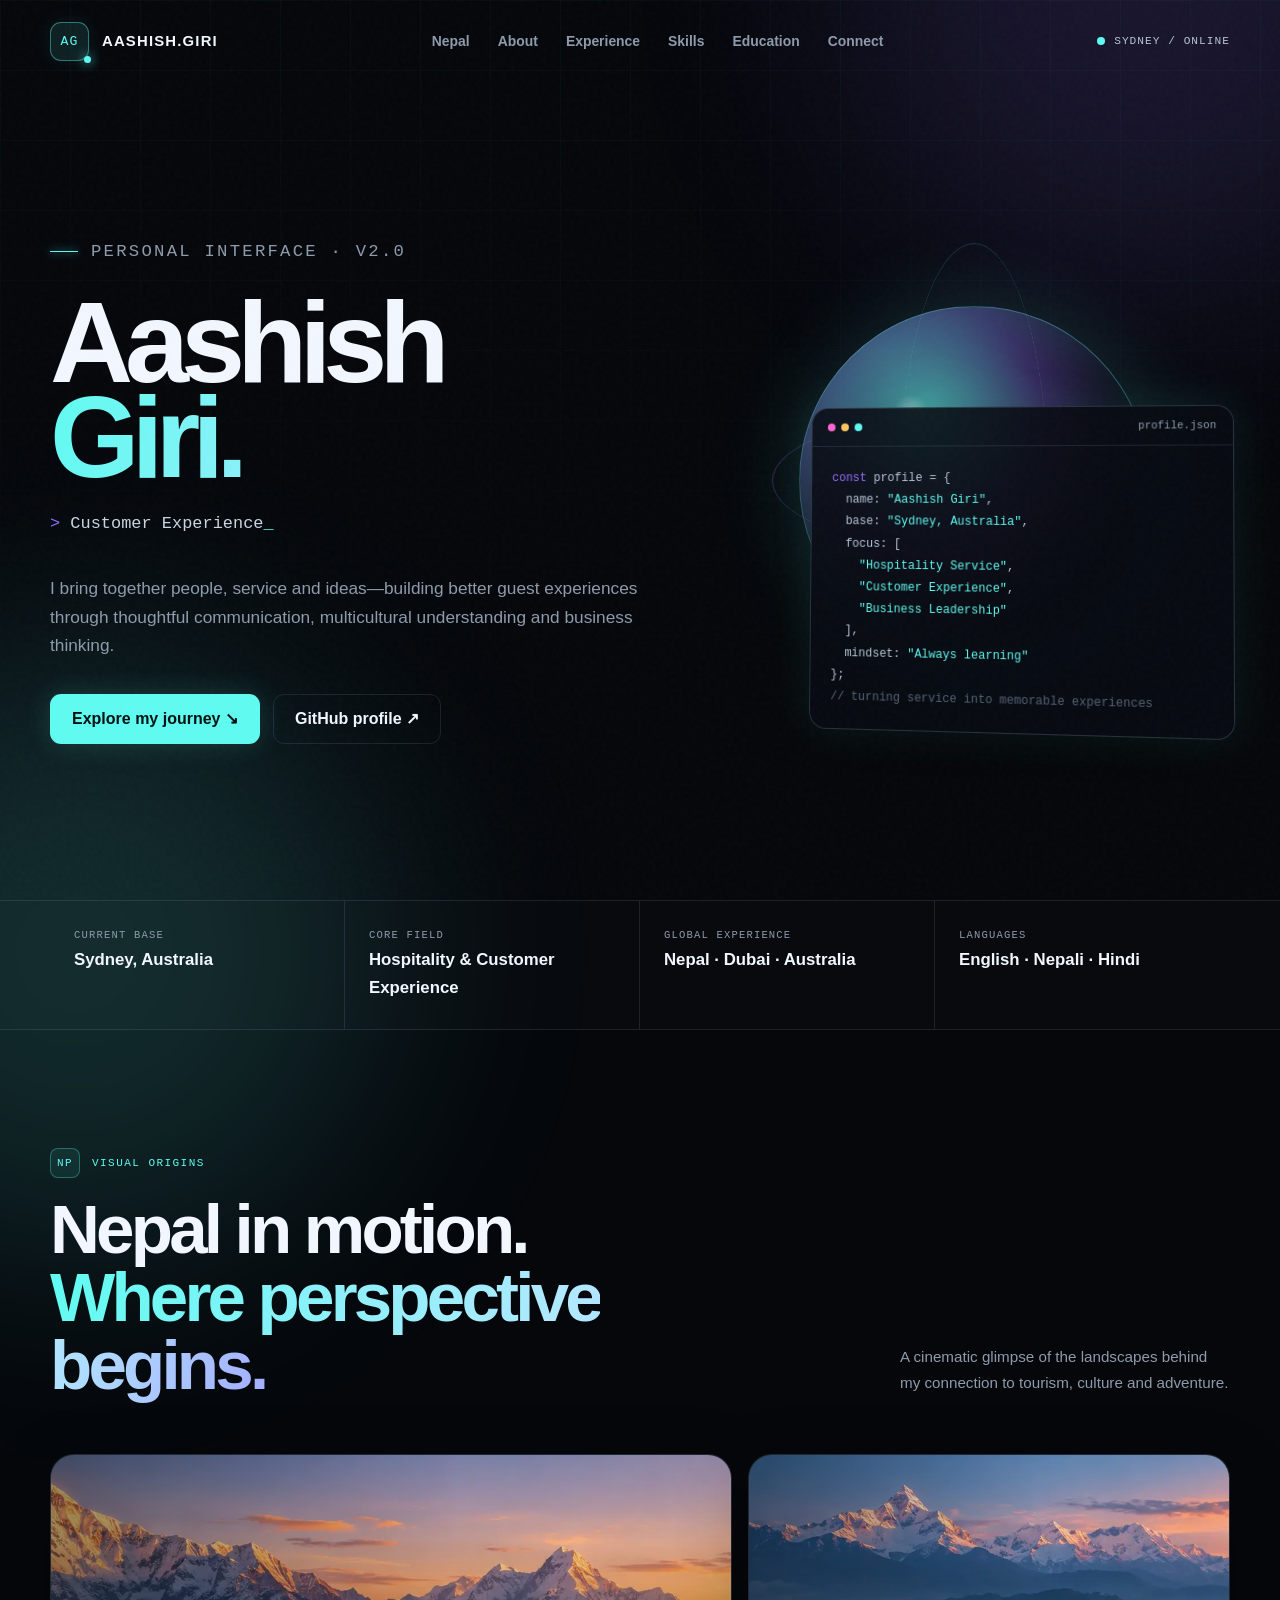
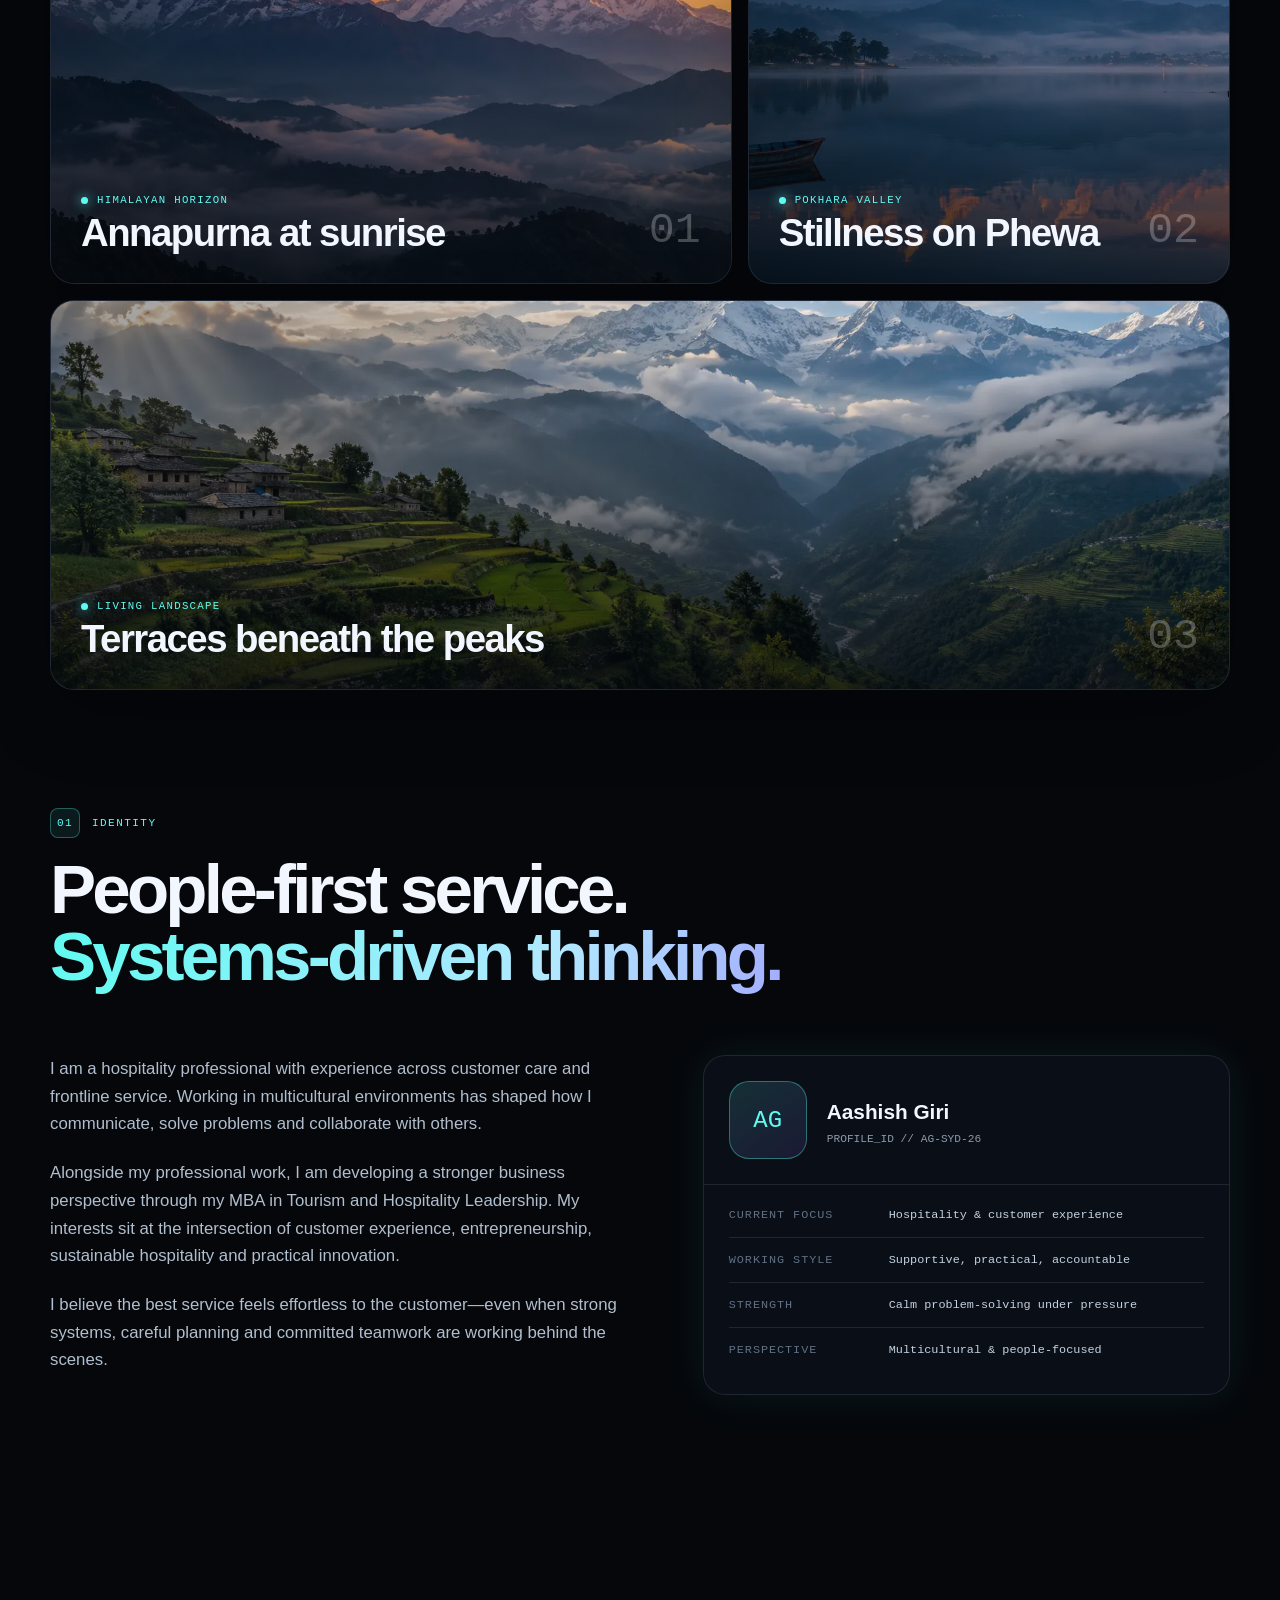
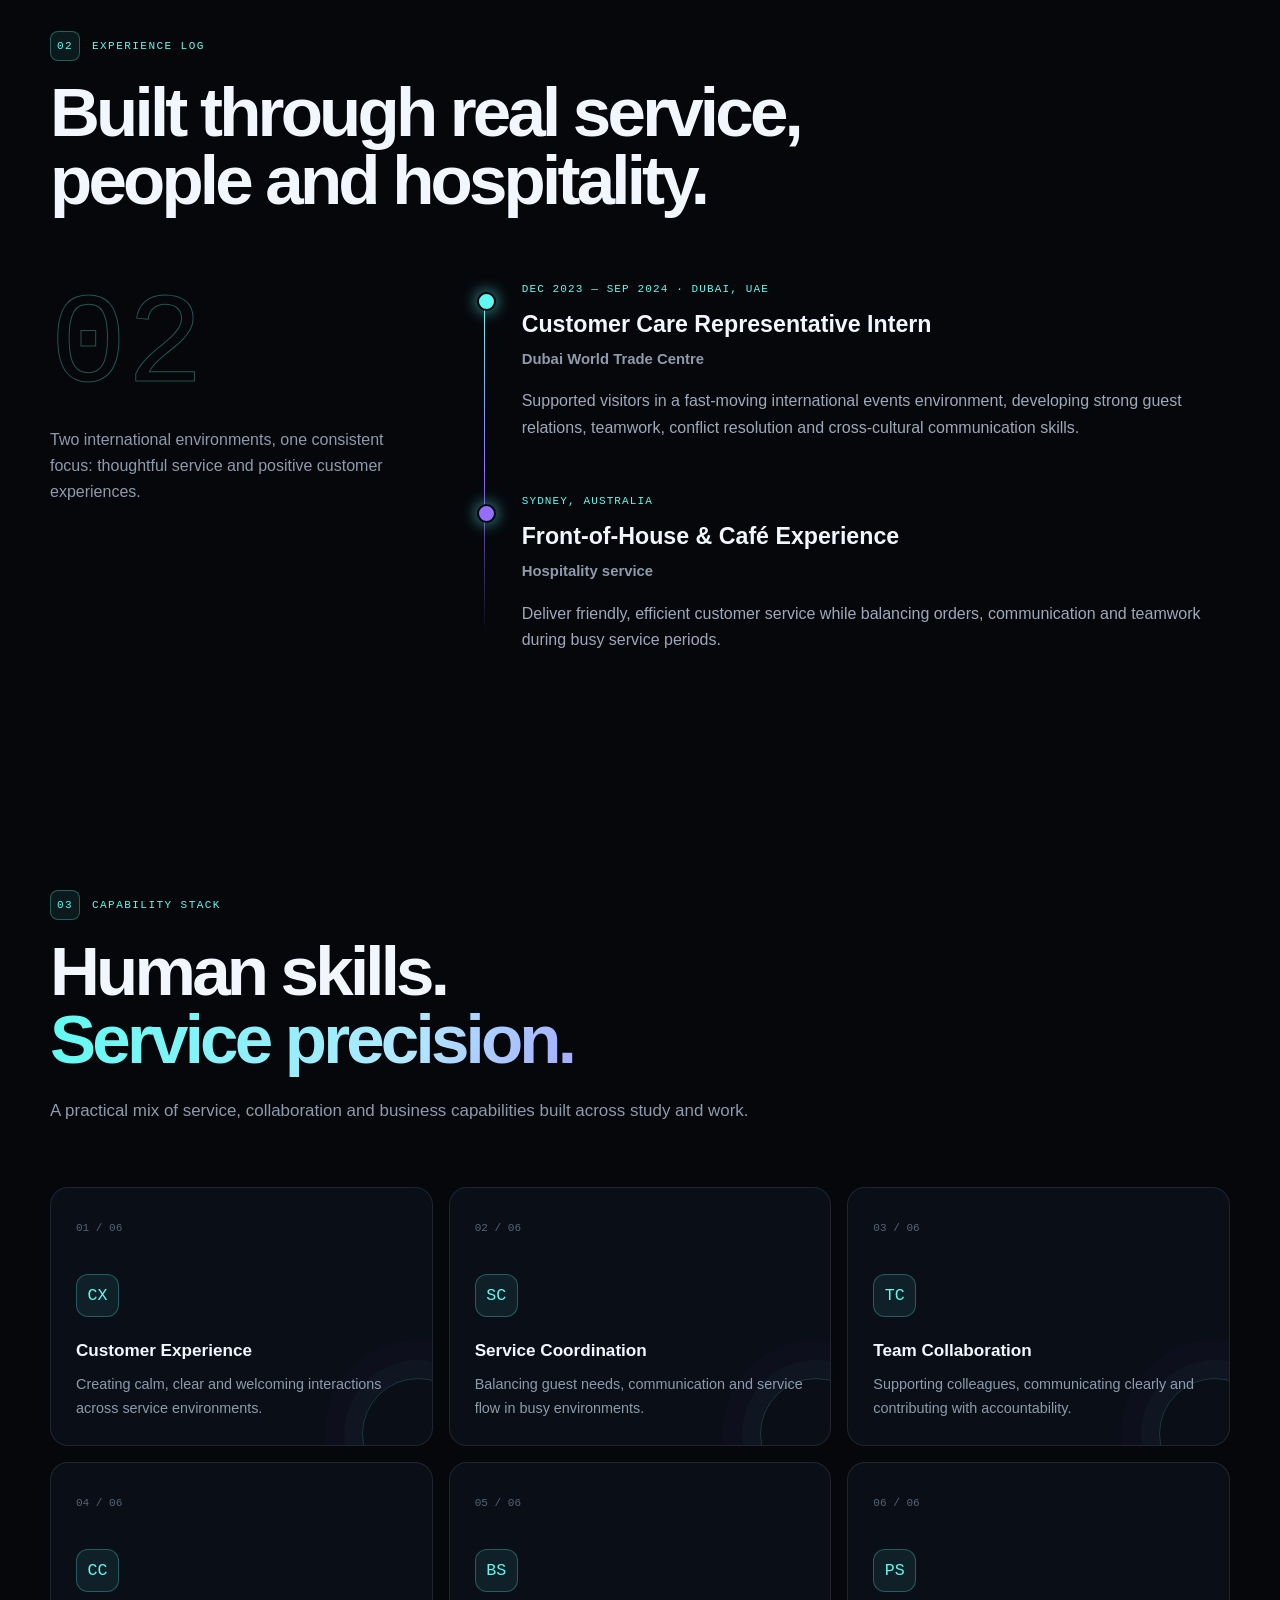
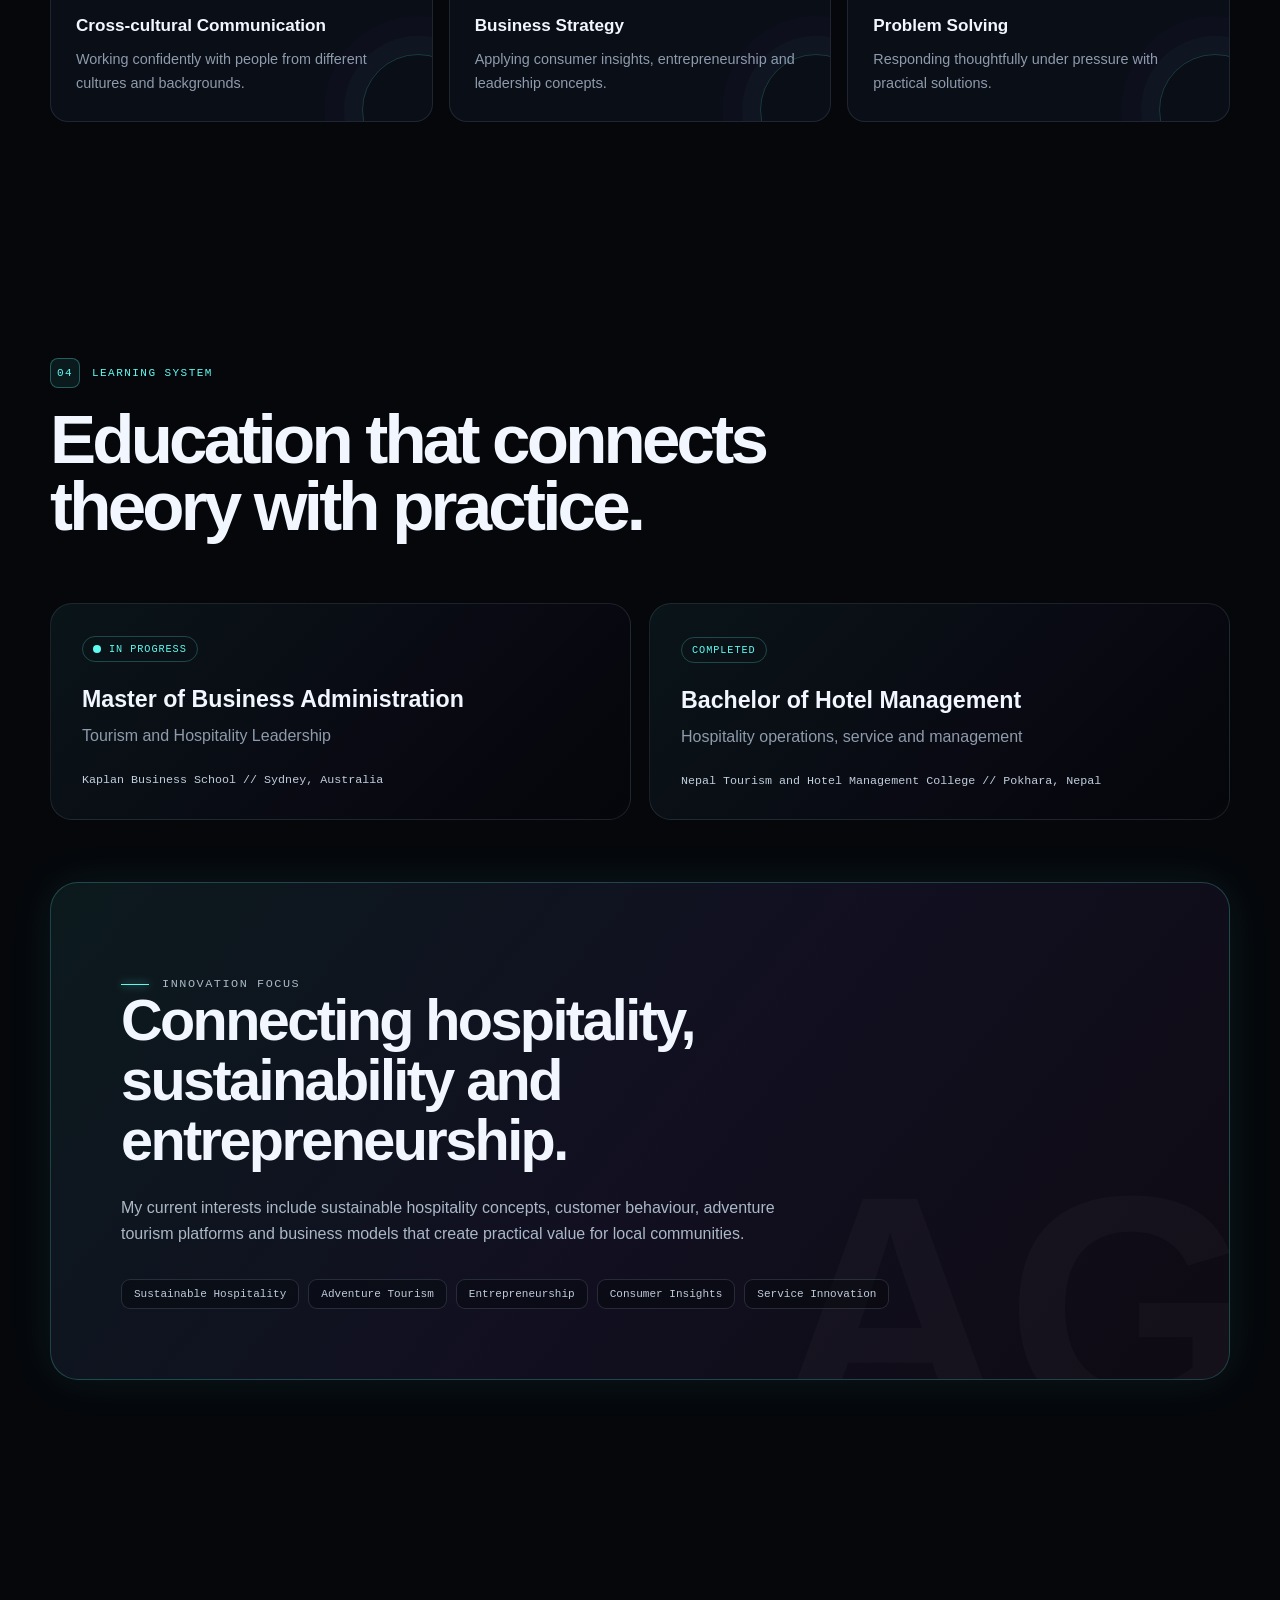
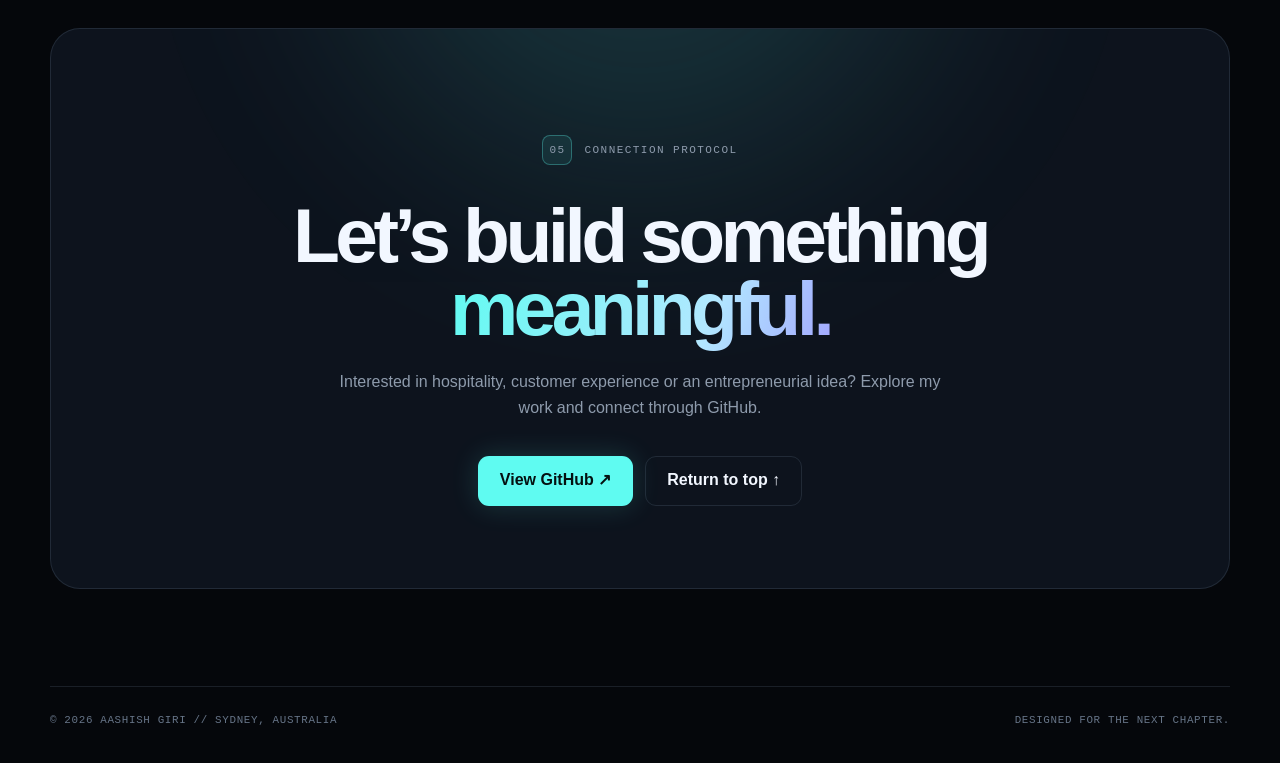
==== commit 43a85711: "Add animated Nepal scenic gallery Add three optimized Nepal landscape visuals with responsive cinema" ====
--- a/index.html
+++ b/index.html
@@ -20,6 +20,7 @@
     .visual{position:relative;min-height:520px;display:grid;place-items:center;perspective:1100px}.orb{position:absolute;width:350px;height:350px;border-radius:50%;border:1px solid rgba(95,251,241,.34);background:radial-gradient(circle at 32% 30%,rgba(255,255,255,.38),transparent 5%),radial-gradient(circle at 36% 32%,rgba(95,251,241,.7),rgba(149,109,255,.35) 36%,rgba(5,7,11,.05) 69%);box-shadow:inset -40px -40px 70px rgba(0,0,0,.5),inset 20px 20px 45px rgba(95,251,241,.16),0 0 90px rgba(95,251,241,.16);animation:float 7s ease-in-out infinite}.orb:before,.orb:after{content:"";position:absolute;inset:-28px;border:1px solid rgba(149,109,255,.32);border-radius:50%;transform:rotateX(70deg) rotateZ(22deg)}.orb:after{inset:-64px;border-color:rgba(95,251,241,.17);transform:rotateY(72deg) rotateZ(-22deg)}@keyframes float{50%{transform:translateY(-17px) rotate(2deg)}}
     .terminal{position:absolute;right:0;bottom:8px;width:min(425px,92%);overflow:hidden;border:1px solid rgba(148,172,201,.24);border-radius:17px;background:rgba(7,11,18,.88);box-shadow:0 25px 80px rgba(0,0,0,.45),0 0 45px rgba(95,251,241,.12);backdrop-filter:blur(20px);transform:rotateY(-7deg) rotateX(2deg);transition:transform .15s}.terminal:after{content:"";position:absolute;inset:-45% 0 auto;height:42%;background:linear-gradient(transparent,rgba(95,251,241,.055),transparent);animation:scan 5s linear infinite}@keyframes scan{to{transform:translateY(520px)}}.terminal-head{display:flex;align-items:center;justify-content:space-between;padding:13px 16px;border-bottom:1px solid var(--line)}.dots{display:flex;gap:6px}.dots i{width:8px;height:8px;border-radius:50%;background:#344151;animation:dotGlow 2.4s ease-in-out infinite}.dots i:nth-child(2){animation-delay:.3s}.dots i:nth-child(3){animation-delay:.6s}@keyframes dotGlow{50%{filter:brightness(1.8);box-shadow:0 0 10px currentColor}}.dots i:first-child{background:var(--pink)}.dots i:nth-child(2){background:#ffc75f}.dots i:last-child{background:var(--cyan)}.terminal-head span{color:var(--muted);font:.66rem var(--mono)}.terminal-body{padding:21px;font:.75rem/1.85 var(--mono);color:#b7c6d7}.terminal-body p{margin:0}.key{color:var(--violet)}.value{color:var(--cyan)}.comment{color:#536174}
     .data-strip{border-block:1px solid var(--line);background:rgba(255,255,255,.015)}.data-grid{display:grid;grid-template-columns:repeat(4,1fr)}.data-item{padding:28px 24px;border-right:1px solid var(--line);transition:.3s}.data-item:hover{background:rgba(95,251,241,.04);transform:translateY(-4px)}.data-item:last-child{border:0}.data-item small{display:block;color:var(--muted);font:.66rem var(--mono);letter-spacing:.11em;text-transform:uppercase}.data-item strong{display:block;margin-top:5px;font-size:1.05rem}
+    .nepal-showcase{padding-top:118px}.nepal-head{display:flex;align-items:end;justify-content:space-between;gap:48px;margin-bottom:54px}.nepal-head .section-title{max-width:740px}.nepal-note{max-width:330px;margin:0 0 5px;color:var(--muted);font-size:.95rem}.nepal-grid{display:grid;grid-template-columns:repeat(12,1fr);gap:16px}.scene{position:relative;isolation:isolate;min-height:430px;overflow:hidden;border:1px solid var(--line);border-radius:24px;background:#0a111a;box-shadow:0 24px 70px rgba(0,0,0,.32)}.scene:nth-child(1){grid-column:span 7}.scene:nth-child(2){grid-column:span 5}.scene:nth-child(3){grid-column:span 12;min-height:390px}.scene img{position:absolute;z-index:-3;inset:-4%;width:108%;height:108%;object-fit:cover;transform:scale(1.03);animation:scenicDrift 18s ease-in-out infinite alternate;transition:filter .7s}.scene:nth-child(2) img{animation-duration:22s;animation-direction:alternate-reverse}.scene:nth-child(3) img{animation-duration:26s;transform-origin:35% center}.scene:before{content:"";position:absolute;z-index:-2;inset:0;background:linear-gradient(180deg,rgba(4,8,13,.04) 20%,rgba(4,8,13,.78) 100%),linear-gradient(90deg,rgba(5,7,11,.38),transparent 60%)}.scene:after{content:"";position:absolute;z-index:-1;inset:-60% -20%;background:linear-gradient(105deg,transparent 38%,rgba(95,251,241,.13) 50%,transparent 62%);transform:translateX(-60%) rotate(4deg);animation:lightSweep 9s ease-in-out infinite}.scene:nth-child(2):after{animation-delay:-3s}.scene:nth-child(3):after{animation-delay:-6s}.scene-content{position:absolute;inset:auto 0 0;padding:30px;display:flex;align-items:end;justify-content:space-between;gap:24px}.scene-kicker{display:flex;align-items:center;gap:9px;color:var(--cyan);font:.67rem var(--mono);letter-spacing:.12em;text-transform:uppercase}.scene-kicker:before{content:"";width:7px;height:7px;border-radius:50%;background:var(--cyan);box-shadow:0 0 12px var(--cyan);animation:pulse 2s infinite}.scene h3{margin:8px 0 0;font-size:clamp(1.65rem,3vw,2.65rem);line-height:1;letter-spacing:-.04em}.scene-index{color:rgba(255,255,255,.25);font:2.7rem/1 var(--mono);transition:.35s}.scene:hover .scene-index{color:var(--cyan);transform:translateY(-4px)}.scene:hover img{filter:saturate(1.14) contrast(1.04)}@keyframes scenicDrift{from{transform:scale(1.03) translate3d(-1.5%,0,0)}to{transform:scale(1.13) translate3d(1.5%,-1.5%,0)}}@keyframes lightSweep{0%,30%{transform:translateX(-65%) rotate(4deg);opacity:0}50%{opacity:1}70%,100%{transform:translateX(65%) rotate(4deg);opacity:0}}
     .section{padding-block:118px}.section-tag{display:flex;align-items:center;gap:12px;margin:0 0 18px;color:var(--cyan);font:.69rem var(--mono);letter-spacing:.13em;text-transform:uppercase}.section-tag:before{content:attr(data-index);display:grid;place-items:center;width:28px;height:28px;border:1px solid rgba(95,251,241,.3);border-radius:8px;background:rgba(95,251,241,.08)}.section-title{margin:0;max-width:850px;font-size:clamp(2.6rem,5.4vw,5.2rem);line-height:.98;letter-spacing:-.055em}.section-intro{max-width:700px;margin:24px 0 0;color:var(--muted);font-size:1.06rem}
     .about-grid{display:grid;grid-template-columns:1.05fr .95fr;gap:70px;margin-top:64px}.about-text{color:#b1becd;font-size:1.05rem}.about-text p{margin:0 0 21px}.profile-card{position:relative;overflow:hidden;border:1px solid var(--line);border-radius:22px;background:var(--panel);box-shadow:0 0 45px rgba(95,251,241,.08)}.profile-top{display:flex;align-items:center;gap:20px;padding:25px;border-bottom:1px solid var(--line)}.avatar{display:grid;place-items:center;width:78px;height:78px;border:1px solid rgba(95,251,241,.35);border-radius:20px;background:linear-gradient(145deg,rgba(95,251,241,.14),rgba(149,109,255,.12));color:var(--cyan);font:1.5rem var(--mono)}.profile-top h3{margin:0 0 3px;font-size:1.3rem}.profile-top p{margin:0;color:var(--muted);font:.7rem var(--mono)}.profile-list{padding:8px 25px}.profile-row{display:grid;grid-template-columns:140px 1fr;gap:20px;padding:15px 0;border-bottom:1px solid var(--line);font:.74rem var(--mono)}.profile-row:last-child{border:0}.profile-row span:first-child{color:#617083;text-transform:uppercase;letter-spacing:.08em}.profile-row span:last-child{color:#c5d2e1}
     .experience-grid{display:grid;grid-template-columns:.65fr 1.35fr;gap:64px;margin-top:68px}.experience-aside{position:sticky;top:120px}.experience-aside p{color:var(--muted)}.experience-count{font:clamp(5rem,10vw,8rem)/1 var(--mono);color:transparent;-webkit-text-stroke:1px rgba(95,251,241,.32)}.timeline{position:relative}.timeline:before{content:"";position:absolute;top:20px;bottom:20px;left:7px;width:1px;background:linear-gradient(var(--cyan),var(--violet),transparent)}.job{position:relative;padding:0 0 54px 45px}.job:last-child{padding-bottom:0}.job:before{content:"";position:absolute;top:9px;left:0;width:15px;height:15px;border:2px solid var(--bg);border-radius:50%;background:var(--cyan);box-shadow:0 0 16px rgba(95,251,241,.75)}.job:nth-child(2):before{background:var(--violet)}.job:nth-child(3):before{background:var(--pink)}.job-meta{color:var(--cyan);font:.69rem var(--mono);letter-spacing:.1em;text-transform:uppercase}.job h3{margin:10px 0 4px;font-size:1.45rem}.job h4{margin:0;color:var(--muted);font-size:.93rem}.job p{margin:17px 0 0;color:#9daaba}
@@ -29,8 +30,8 @@
     .contact{padding-block:130px 70px}.contact-card{position:relative;overflow:hidden;padding:clamp(36px,7vw,82px);border:1px solid var(--line);border-radius:30px;background:var(--solid);text-align:center}.contact-card:before{content:"";position:absolute;width:580px;height:580px;left:50%;top:-440px;transform:translateX(-50%);border-radius:50%;background:var(--cyan);filter:blur(120px);opacity:.14}.contact-card .section-tag{justify-content:center}.contact-card h2{position:relative;max-width:820px;margin:24px auto 0;font-size:clamp(2.7rem,6vw,5.8rem);line-height:.95;letter-spacing:-.06em}.contact-card>p{position:relative;max-width:620px;margin:24px auto 34px;color:var(--muted)}.contact-links{position:relative;display:flex;justify-content:center;flex-wrap:wrap;gap:12px}footer{padding-block:27px 34px}.footer-inner{display:flex;align-items:center;justify-content:space-between;gap:24px;padding-top:27px;border-top:1px solid var(--line);color:#667487;font:.68rem var(--mono);letter-spacing:.06em;text-transform:uppercase}
     .profile-card,.edu-card,.focus-panel{transition:transform .4s,border-color .4s,box-shadow .4s}.profile-card:hover,.edu-card:hover{transform:translateY(-7px);border-color:rgba(95,251,241,.36);box-shadow:0 24px 70px rgba(0,0,0,.34),0 0 50px rgba(95,251,241,.1)}.focus-panel:hover{transform:scale(1.012);border-color:rgba(95,251,241,.4)}.chip{transition:.25s}.chip:hover{color:var(--cyan);border-color:rgba(95,251,241,.44);transform:translateY(-3px);box-shadow:0 8px 24px rgba(95,251,241,.08)}
     .reveal{opacity:0;transform:translateY(34px) scale(.985);filter:blur(5px);transition:opacity .75s var(--delay,0s),transform .75s var(--delay,0s),filter .75s var(--delay,0s)}.reveal.visible{opacity:1;transform:none;filter:none}
-    @media(max-width:940px){.nav-links{display:none}.hero{grid-template-columns:1fr;min-height:auto;gap:26px;padding-top:145px}.visual{min-height:500px}.terminal{right:8%}.data-grid{grid-template-columns:1fr 1fr}.data-item:nth-child(2){border-right:0}.data-item:nth-child(-n+2){border-bottom:1px solid var(--line)}.about-grid,.experience-grid{grid-template-columns:1fr}.experience-aside{position:static}.skills-grid{grid-template-columns:1fr 1fr}}
-    @media(max-width:620px){.shell{width:min(100% - 24px,1180px)}.nav{min-height:70px}.nav-status{display:none}.hero{padding-top:118px}.hero h1{font-size:clamp(3.7rem,20vw,5.4rem)}.visual{min-height:420px}.orb{width:245px;height:245px}.terminal{right:0;width:100%;transform:none}.data-grid{grid-template-columns:1fr}.data-item{border-right:0;border-bottom:1px solid var(--line)}.section{padding-block:88px}.about-grid,.experience-grid{margin-top:48px;gap:42px}.profile-row{grid-template-columns:1fr;gap:4px}.skills-grid,.education-grid{grid-template-columns:1fr}.footer-inner{align-items:flex-start;flex-direction:column}}
+    @media(max-width:940px){.nav-links{display:none}.hero{grid-template-columns:1fr;min-height:auto;gap:26px;padding-top:145px}.visual{min-height:500px}.terminal{right:8%}.data-grid{grid-template-columns:1fr 1fr}.data-item:nth-child(2){border-right:0}.data-item:nth-child(-n+2){border-bottom:1px solid var(--line)}.nepal-head{display:block}.nepal-note{margin-top:22px}.scene:nth-child(n){grid-column:span 12;min-height:390px}.about-grid,.experience-grid{grid-template-columns:1fr}.experience-aside{position:static}.skills-grid{grid-template-columns:1fr 1fr}}
+    @media(max-width:620px){.shell{width:min(100% - 24px,1180px)}.nav{min-height:70px}.nav-status{display:none}.hero{padding-top:118px}.hero h1{font-size:clamp(3.7rem,20vw,5.4rem)}.visual{min-height:420px}.orb{width:245px;height:245px}.terminal{right:0;width:100%;transform:none}.data-grid{grid-template-columns:1fr}.data-item{border-right:0;border-bottom:1px solid var(--line)}.nepal-showcase{padding-top:88px}.scene:nth-child(n){min-height:330px;border-radius:18px}.scene-content{padding:22px}.section{padding-block:88px}.about-grid,.experience-grid{margin-top:48px;gap:42px}.profile-row{grid-template-columns:1fr;gap:4px}.skills-grid,.education-grid{grid-template-columns:1fr}.footer-inner{align-items:flex-start;flex-direction:column}}
     @media(prefers-reduced-motion:reduce){html{scroll-behavior:auto}*,*:before,*:after{animation-duration:.01ms!important;transition-duration:.01ms!important}.reveal{opacity:1;transform:none}}
   </style>
 </head>
@@ -39,7 +40,7 @@
   <div class="ambient one"></div><div class="ambient two"></div>
   <header class="topbar" id="topbar"><div class="shell nav">
     <a class="brand" href="#home"><span class="brand-mark">AG</span><span>AASHISH.GIRI</span></a>
-    <nav class="nav-links" aria-label="Main navigation"><a href="#about">About</a><a href="#experience">Experience</a><a href="#skills">Skills</a><a href="#education">Education</a><a href="#contact">Connect</a></nav>
+    <nav class="nav-links" aria-label="Main navigation"><a href="#nepal">Nepal</a><a href="#about">About</a><a href="#experience">Experience</a><a href="#skills">Skills</a><a href="#education">Education</a><a href="#contact">Connect</a></nav>
     <div class="nav-status"><span class="pulse"></span> Sydney / Online</div>
   </div></header>
 
@@ -50,6 +51,8 @@
     </section>
 
     <div class="data-strip"><div class="shell data-grid"><div class="data-item"><small>Current base</small><strong>Sydney, Australia</strong></div><div class="data-item"><small>Core field</small><strong>Hospitality & Customer Experience</strong></div><div class="data-item"><small>Global experience</small><strong>Nepal · Dubai · Australia</strong></div><div class="data-item"><small>Languages</small><strong>English · Nepali · Hindi</strong></div></div></div>
+
+    <section class="shell nepal-showcase" id="nepal"><div class="nepal-head"><div><p class="section-tag reveal" data-index="NP">Visual origins</p><h2 class="section-title reveal">Nepal in motion.<br><span class="gradient">Where perspective begins.</span></h2></div><p class="nepal-note reveal">A cinematic glimpse of the landscapes behind my connection to tourism, culture and adventure.</p></div><div class="nepal-grid"><article class="scene reveal"><img src="nepal-himalaya.webp" alt="Sunrise illuminating the Himalayan peaks and misty foothills of Nepal" loading="lazy"><div class="scene-content"><div><span class="scene-kicker">Himalayan horizon</span><h3>Annapurna at sunrise</h3></div><span class="scene-index">01</span></div></article><article class="scene reveal"><img src="nepal-pokhara.webp" alt="Boats resting on Phewa Lake with mountains reflected at dawn in Pokhara" loading="lazy"><div class="scene-content"><div><span class="scene-kicker">Pokhara valley</span><h3>Stillness on Phewa</h3></div><span class="scene-index">02</span></div></article><article class="scene reveal"><img src="nepal-terraces.webp" alt="Green terraced hills and a traditional stone village beneath the Nepal Himalaya" loading="lazy"><div class="scene-content"><div><span class="scene-kicker">Living landscape</span><h3>Terraces beneath the peaks</h3></div><span class="scene-index">03</span></div></article></div></section>
 
     <section class="shell section" id="about"><p class="section-tag reveal" data-index="01">Identity</p><h2 class="section-title reveal">People-first service.<br><span class="gradient">Systems-driven thinking.</span></h2><div class="about-grid"><div class="about-text reveal"><p>I am a hospitality professional with experience across customer care and frontline service. Working in multicultural environments has shaped how I communicate, solve problems and collaborate with others.</p><p>Alongside my professional work, I am developing a stronger business perspective through my MBA in Tourism and Hospitality Leadership. My interests sit at the intersection of customer experience, entrepreneurship, sustainable hospitality and practical innovation.</p><p>I believe the best service feels effortless to the customer—even when strong systems, careful planning and committed teamwork are working behind the scenes.</p></div><aside class="profile-card reveal"><div class="profile-top"><div class="avatar">AG</div><div><h3>Aashish Giri</h3><p>PROFILE_ID // AG-SYD-26</p></div></div><div class="profile-list"><div class="profile-row"><span>Current focus</span><span>Hospitality & customer experience</span></div><div class="profile-row"><span>Working style</span><span>Supportive, practical, accountable</span></div><div class="profile-row"><span>Strength</span><span>Calm problem-solving under pressure</span></div><div class="profile-row"><span>Perspective</span><span>Multicultural & people-focused</span></div></div></aside></div></section>
 
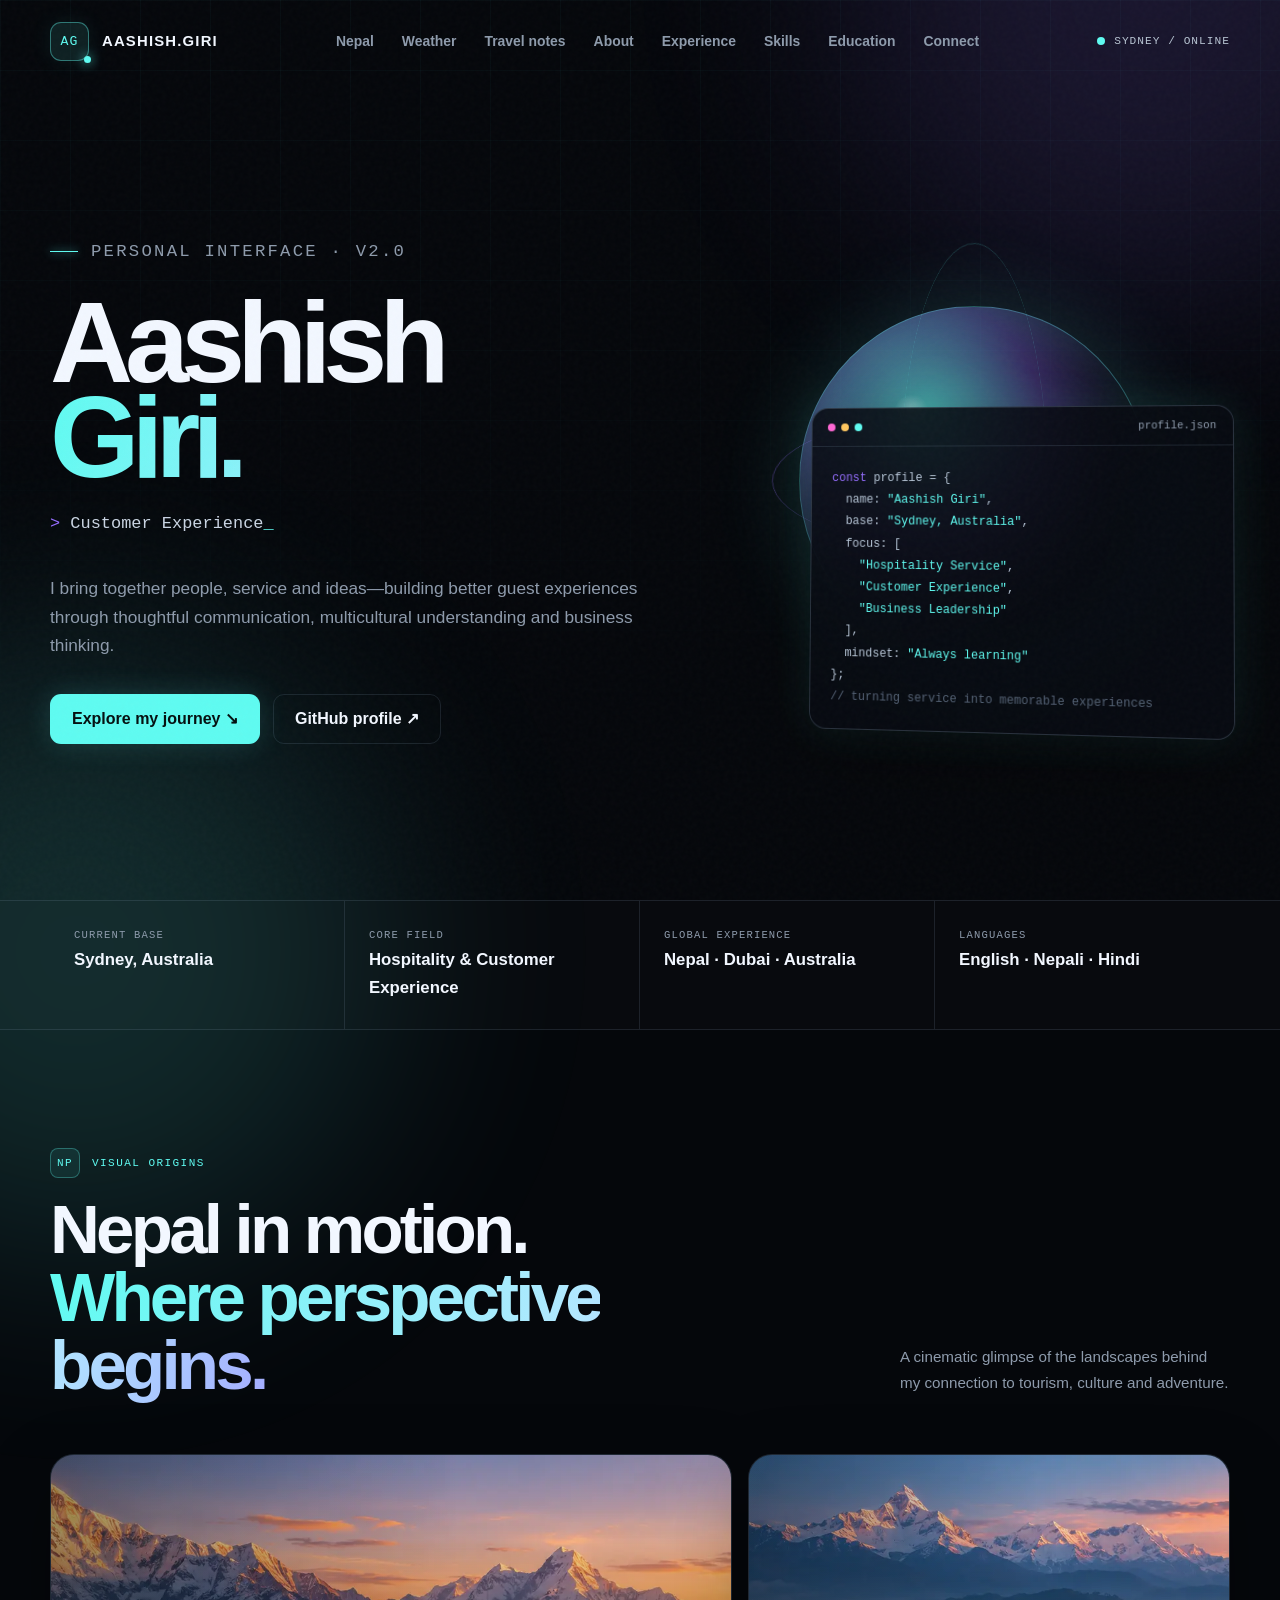
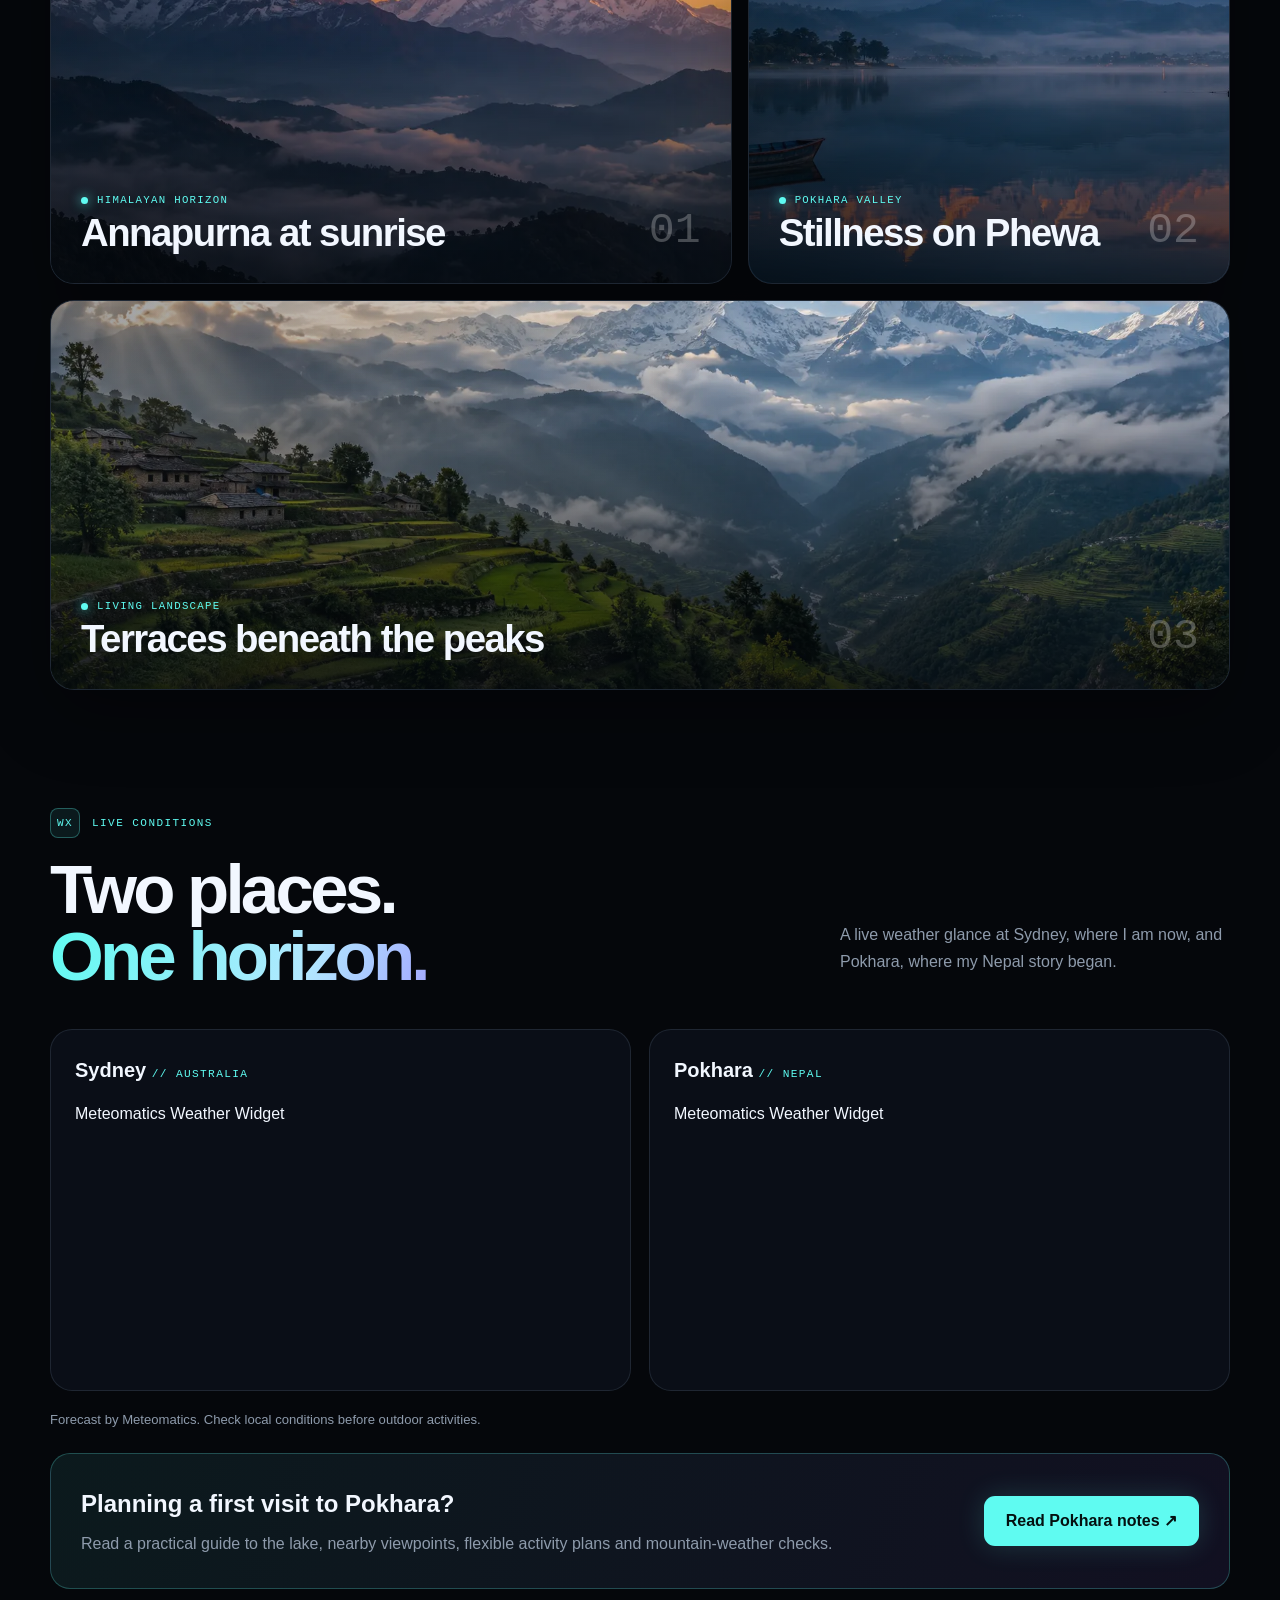
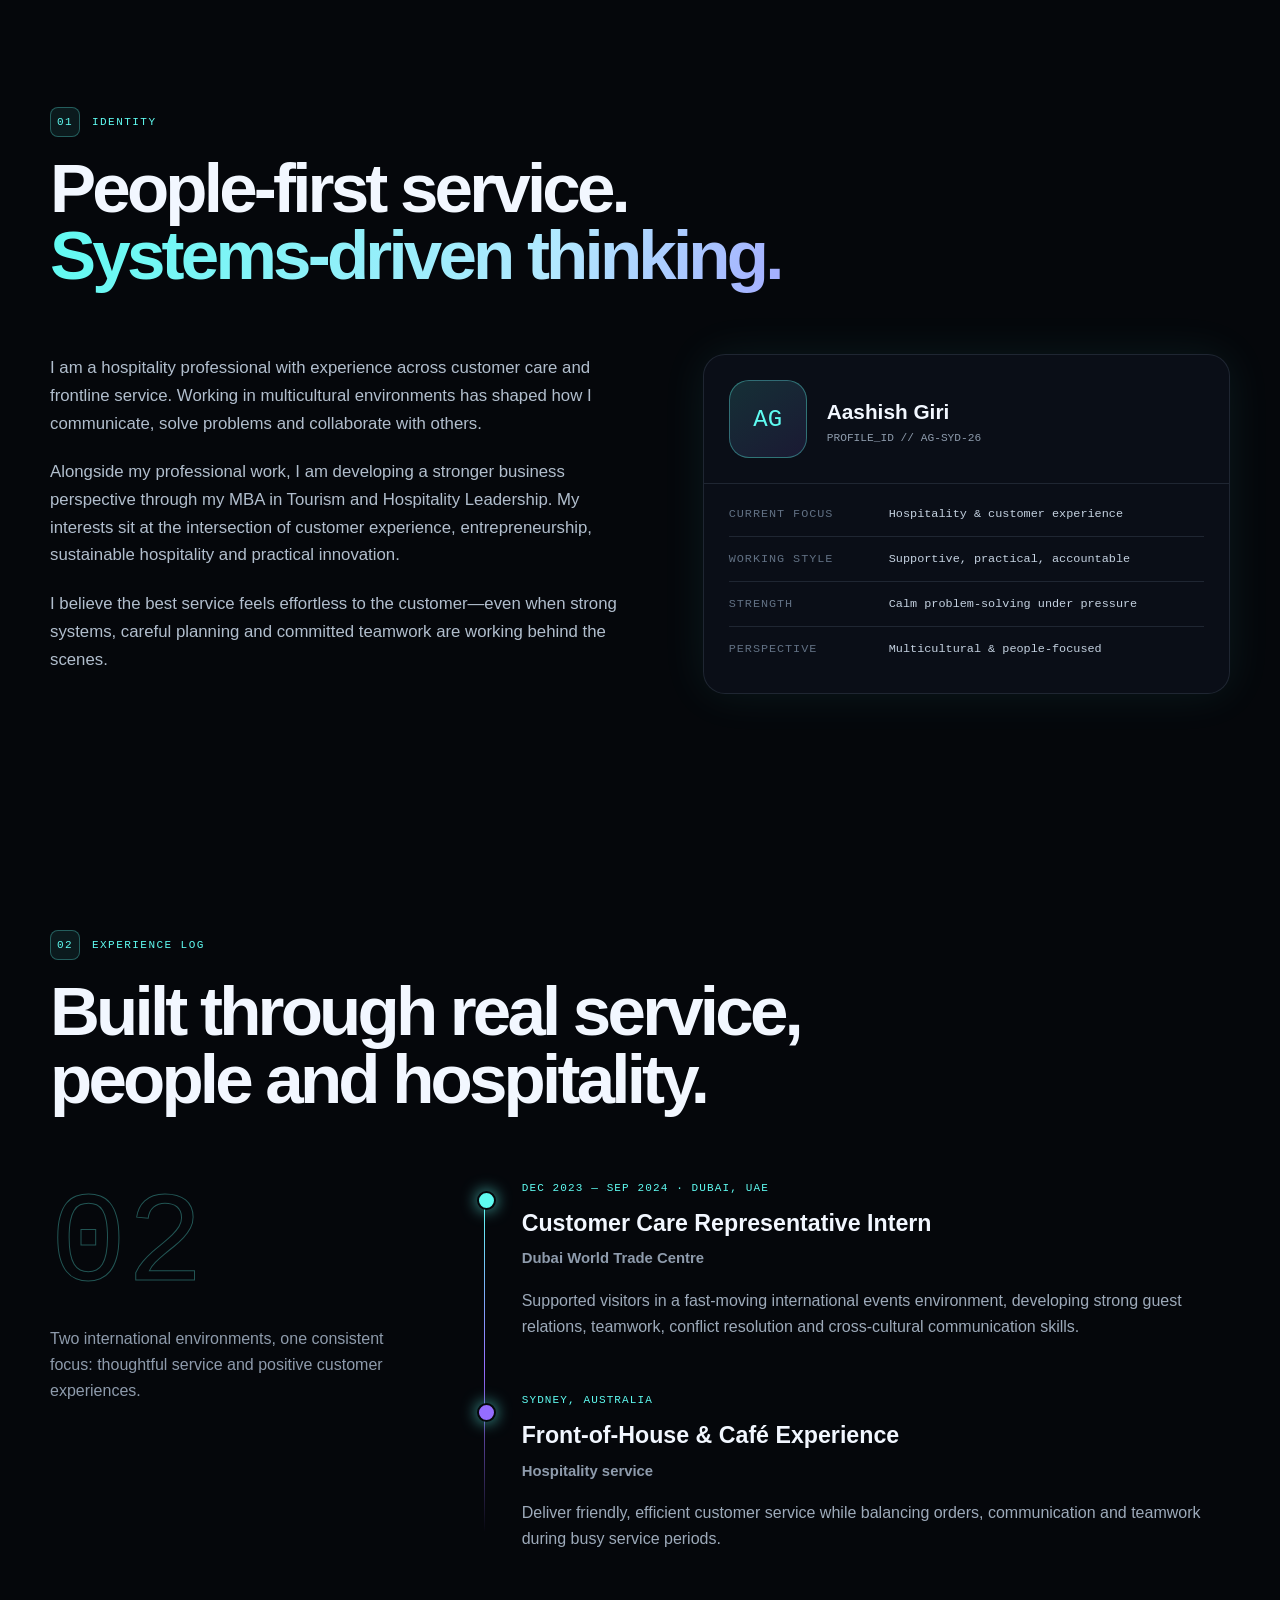
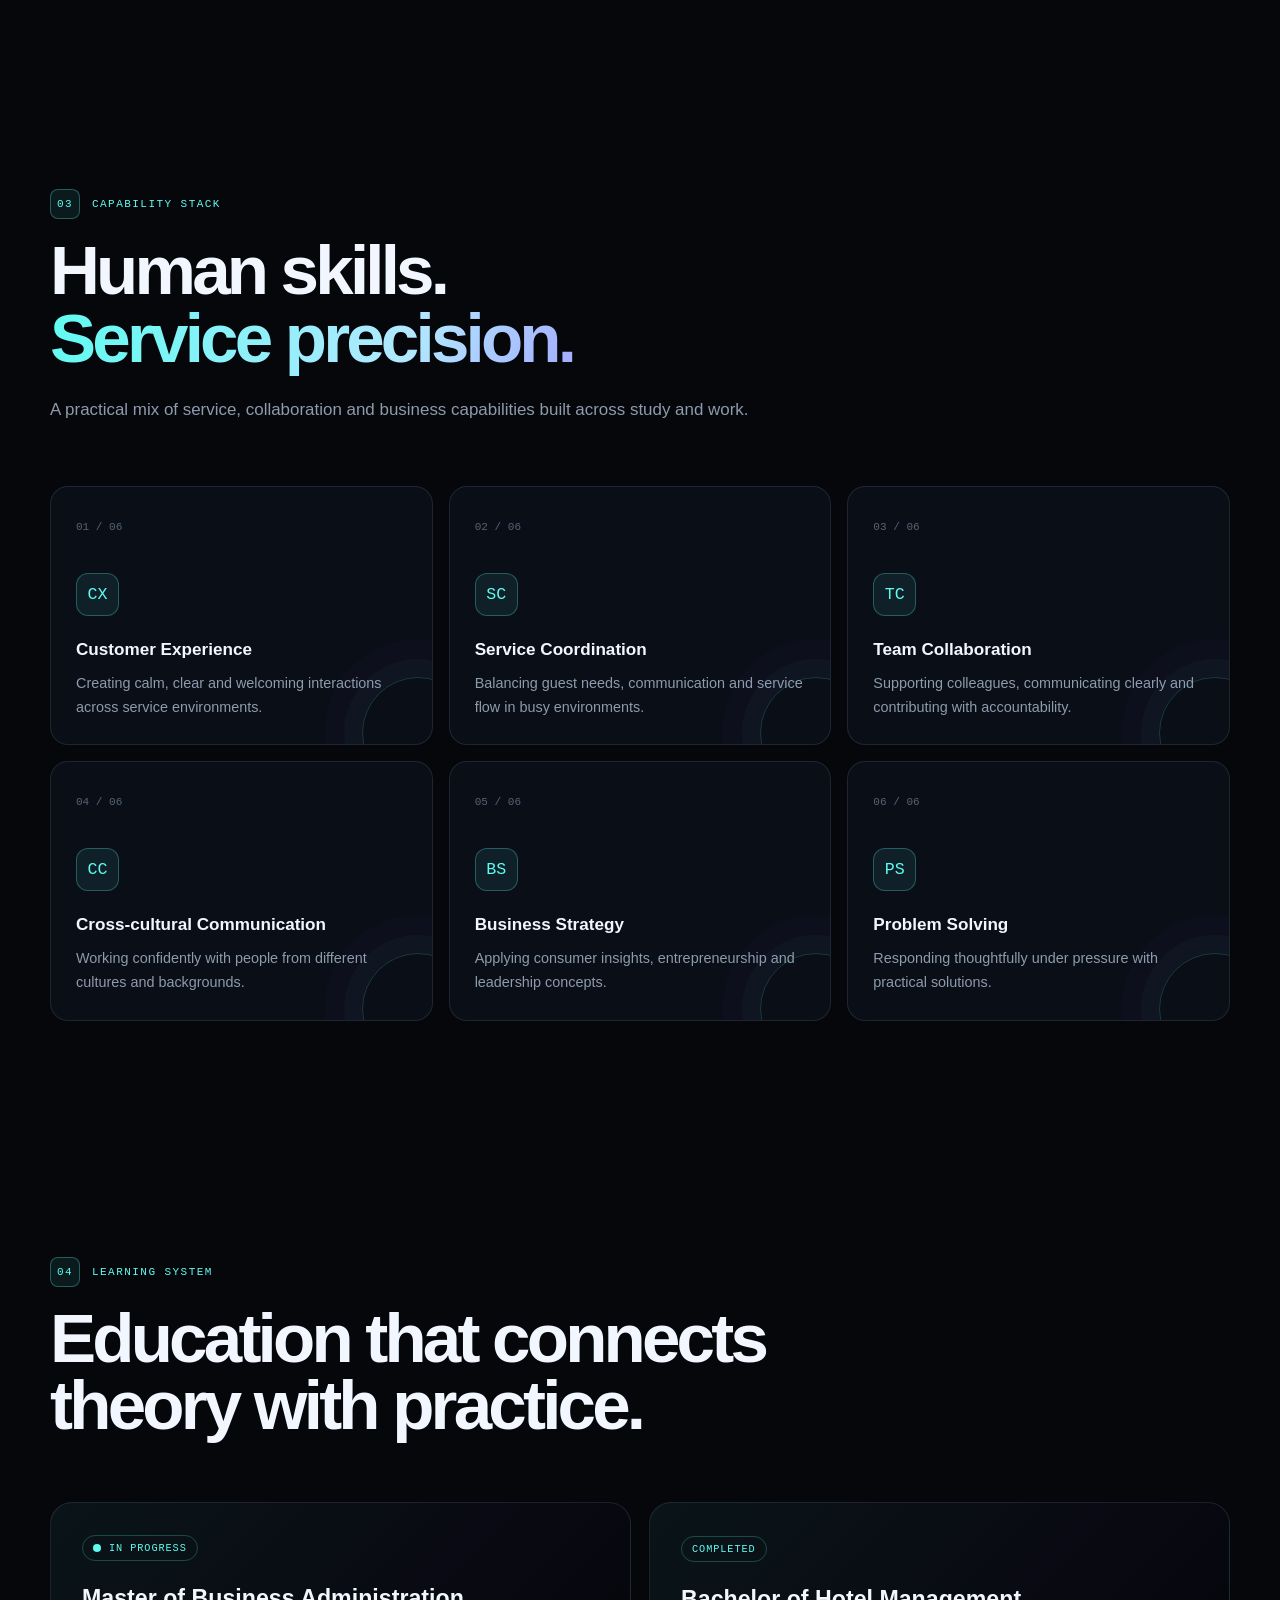
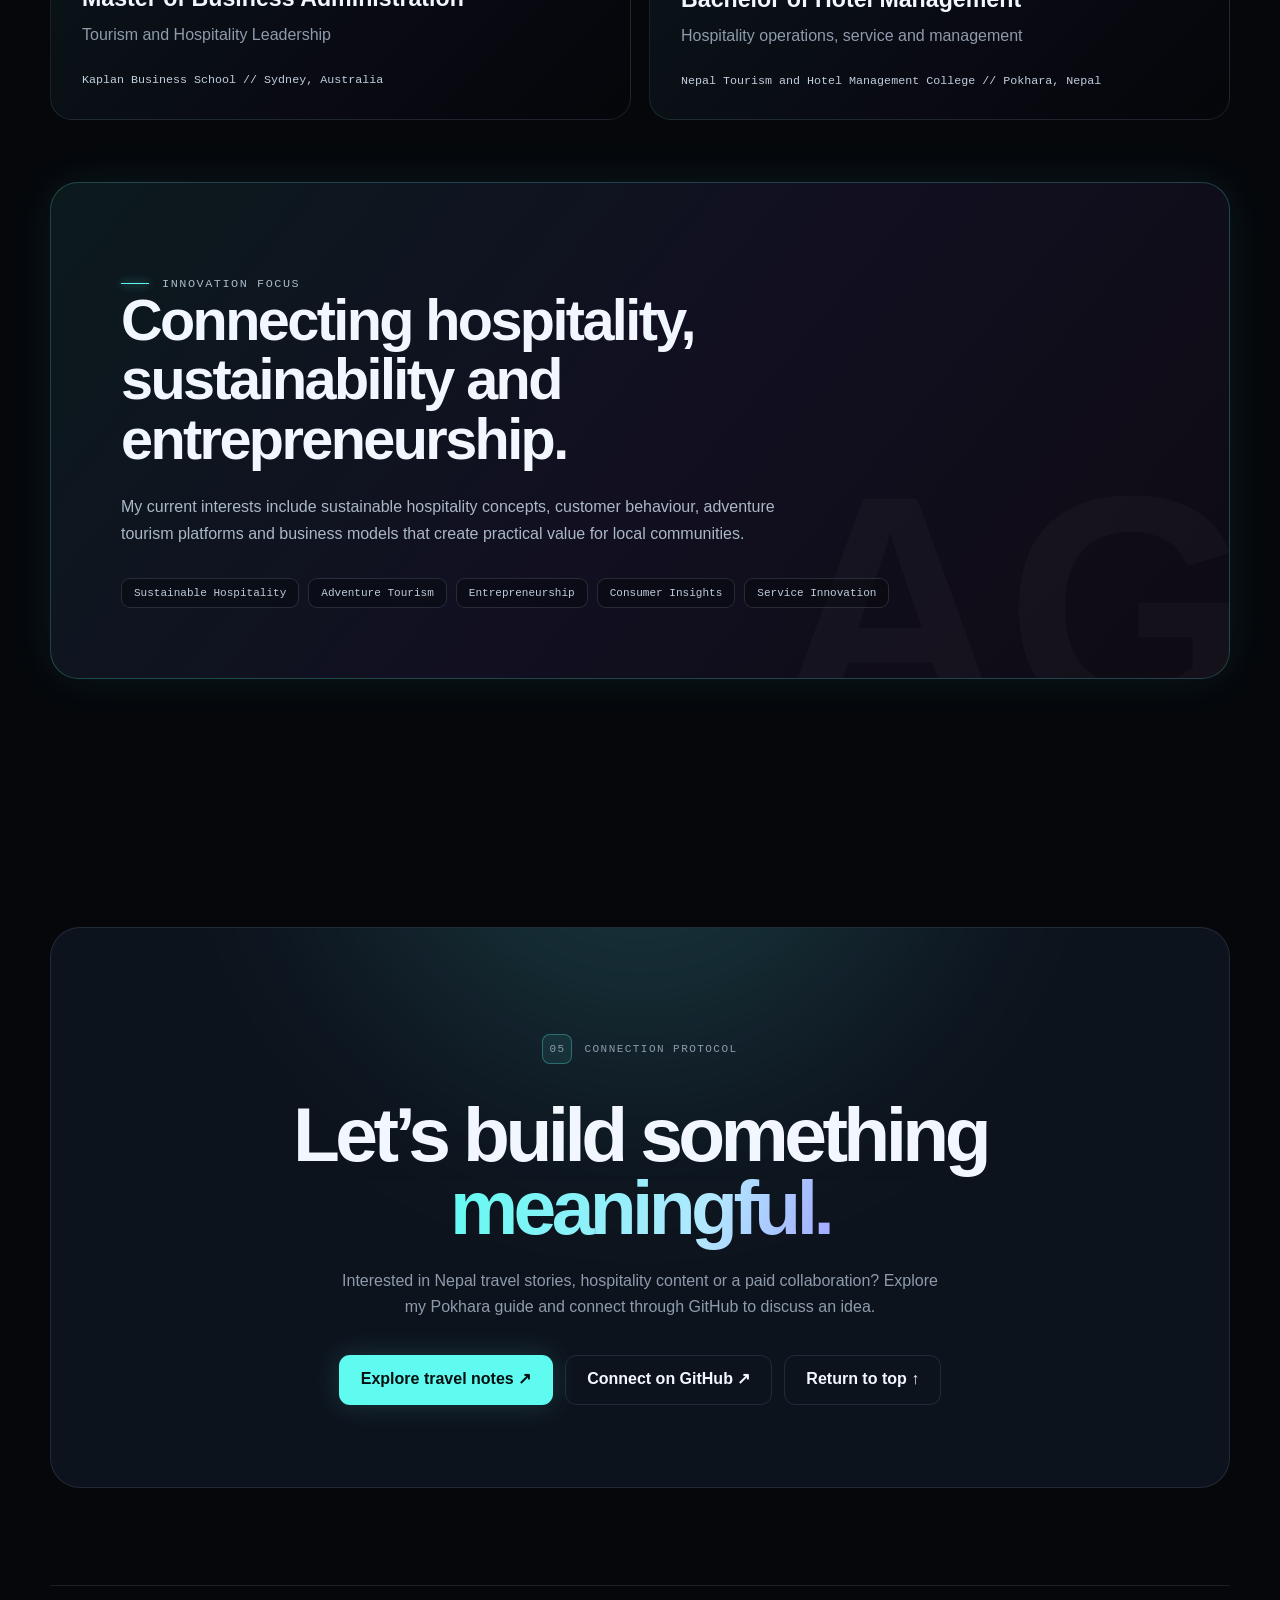
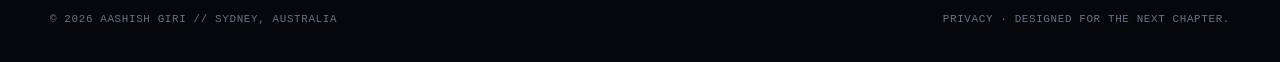
==== commit e8a53ee5: "Add live Sydney and Pokhara weather and travel notes" ====
--- a/index.html
+++ b/index.html
@@ -33,14 +33,17 @@
     @media(max-width:940px){.nav-links{display:none}.hero{grid-template-columns:1fr;min-height:auto;gap:26px;padding-top:145px}.visual{min-height:500px}.terminal{right:8%}.data-grid{grid-template-columns:1fr 1fr}.data-item:nth-child(2){border-right:0}.data-item:nth-child(-n+2){border-bottom:1px solid var(--line)}.nepal-head{display:block}.nepal-note{margin-top:22px}.scene:nth-child(n){grid-column:span 12;min-height:390px}.about-grid,.experience-grid{grid-template-columns:1fr}.experience-aside{position:static}.skills-grid{grid-template-columns:1fr 1fr}}
     @media(max-width:620px){.shell{width:min(100% - 24px,1180px)}.nav{min-height:70px}.nav-status{display:none}.hero{padding-top:118px}.hero h1{font-size:clamp(3.7rem,20vw,5.4rem)}.visual{min-height:420px}.orb{width:245px;height:245px}.terminal{right:0;width:100%;transform:none}.data-grid{grid-template-columns:1fr}.data-item{border-right:0;border-bottom:1px solid var(--line)}.nepal-showcase{padding-top:88px}.scene:nth-child(n){min-height:330px;border-radius:18px}.scene-content{padding:22px}.section{padding-block:88px}.about-grid,.experience-grid{margin-top:48px;gap:42px}.profile-row{grid-template-columns:1fr;gap:4px}.skills-grid,.education-grid{grid-template-columns:1fr}.footer-inner{align-items:flex-start;flex-direction:column}}
     @media(prefers-reduced-motion:reduce){html{scroll-behavior:auto}*,*:before,*:after{animation-duration:.01ms!important;transition-duration:.01ms!important}.reveal{opacity:1;transform:none}}
+    .weather-section{padding-top:118px}.weather-head{display:flex;align-items:end;justify-content:space-between;gap:30px;margin-bottom:38px}.weather-head p:last-child{max-width:390px;color:var(--muted)}.weather-grid{display:grid;grid-template-columns:1fr 1fr;gap:18px}.weather-card{min-width:0;padding:24px;border:1px solid var(--line);border-radius:22px;background:var(--panel)}.weather-card h3{margin:0 0 14px;font-size:1.25rem}.weather-card h3 span{color:var(--cyan);font: .7rem var(--mono);letter-spacing:.12em;text-transform:uppercase}.weather-card [data-meteomatics-weather-widget]{min-height:265px}.weather-note{margin:18px 0 0;color:var(--muted);font-size:.82rem}.guide-panel{display:grid;grid-template-columns:1fr auto;align-items:center;gap:30px;margin-top:22px;padding:30px;border:1px solid rgba(95,251,241,.24);border-radius:20px;background:linear-gradient(110deg,rgba(95,251,241,.08),rgba(149,109,255,.09))}.guide-panel h3{margin:0 0 8px;font-size:1.5rem}.guide-panel p{margin:0;color:var(--muted)}@media(max-width:720px){.weather-head{display:block}.weather-grid,.guide-panel{grid-template-columns:1fr}.guide-panel .button{justify-self:start}}
   </style>
+  <link rel="stylesheet" href="https://widget.meteomatics.com/v2/meteomatics-weather-widget.css">
+  <script async src="https://widget.meteomatics.com/v2/meteomatics-weather-widget.js"></script>
 </head>
 <body>
   <div class="scroll-progress" id="scrollProgress"></div><div class="cursor-glow" id="cursorGlow"></div>
   <div class="ambient one"></div><div class="ambient two"></div>
   <header class="topbar" id="topbar"><div class="shell nav">
     <a class="brand" href="#home"><span class="brand-mark">AG</span><span>AASHISH.GIRI</span></a>
-    <nav class="nav-links" aria-label="Main navigation"><a href="#nepal">Nepal</a><a href="#about">About</a><a href="#experience">Experience</a><a href="#skills">Skills</a><a href="#education">Education</a><a href="#contact">Connect</a></nav>
+    <nav class="nav-links" aria-label="Main navigation"><a href="#nepal">Nepal</a><a href="#weather">Weather</a><a href="pokhara-guide.html">Travel notes</a><a href="#about">About</a><a href="#experience">Experience</a><a href="#skills">Skills</a><a href="#education">Education</a><a href="#contact">Connect</a></nav>
     <div class="nav-status"><span class="pulse"></span> Sydney / Online</div>
   </div></header>
 
@@ -54,6 +57,8 @@
 
     <section class="shell nepal-showcase" id="nepal"><div class="nepal-head"><div><p class="section-tag reveal" data-index="NP">Visual origins</p><h2 class="section-title reveal">Nepal in motion.<br><span class="gradient">Where perspective begins.</span></h2></div><p class="nepal-note reveal">A cinematic glimpse of the landscapes behind my connection to tourism, culture and adventure.</p></div><div class="nepal-grid"><article class="scene reveal"><img src="nepal-himalaya.webp" alt="Sunrise illuminating the Himalayan peaks and misty foothills of Nepal" loading="lazy"><div class="scene-content"><div><span class="scene-kicker">Himalayan horizon</span><h3>Annapurna at sunrise</h3></div><span class="scene-index">01</span></div></article><article class="scene reveal"><img src="nepal-pokhara.webp" alt="Boats resting on Phewa Lake with mountains reflected at dawn in Pokhara" loading="lazy"><div class="scene-content"><div><span class="scene-kicker">Pokhara valley</span><h3>Stillness on Phewa</h3></div><span class="scene-index">02</span></div></article><article class="scene reveal"><img src="nepal-terraces.webp" alt="Green terraced hills and a traditional stone village beneath the Nepal Himalaya" loading="lazy"><div class="scene-content"><div><span class="scene-kicker">Living landscape</span><h3>Terraces beneath the peaks</h3></div><span class="scene-index">03</span></div></article></div></section>
 
+    <section class="shell weather-section" id="weather" aria-labelledby="weather-title"><div class="weather-head"><div><p class="section-tag reveal" data-index="WX">Live conditions</p><h2 class="section-title reveal" id="weather-title">Two places.<br><span class="gradient">One horizon.</span></h2></div><p class="reveal">A live weather glance at Sydney, where I am now, and Pokhara, where my Nepal story began.</p></div><div class="weather-grid"><article class="weather-card reveal"><h3>Sydney <span>// Australia</span></h3><div data-meteomatics-weather-widget="vertical" data-meteomatics-weather-widget-color="primary" data-meteomatics-weather-widget-title="Sydney, Australia" data-meteomatics-weather-widget-latitude="-33.868713" data-meteomatics-weather-widget-longitude="151.209618" data-meteomatics-weather-widget-measurement-unit-temperature="celsius"><a href="https://www.meteomatics.com">Meteomatics Weather Widget</a></div></article><article class="weather-card reveal"><h3>Pokhara <span>// Nepal</span></h3><div data-meteomatics-weather-widget="vertical" data-meteomatics-weather-widget-color="primary" data-meteomatics-weather-widget-title="Pokhara, Nepal" data-meteomatics-weather-widget-latitude="28.209538" data-meteomatics-weather-widget-longitude="83.991402" data-meteomatics-weather-widget-measurement-unit-temperature="celsius"><a href="https://www.meteomatics.com">Meteomatics Weather Widget</a></div></article></div><p class="weather-note">Forecast by Meteomatics. Check local conditions before outdoor activities.</p><div class="guide-panel reveal"><div><h3>Planning a first visit to Pokhara?</h3><p>Read a practical guide to the lake, nearby viewpoints, flexible activity plans and mountain-weather checks.</p></div><a class="button" href="pokhara-guide.html">Read Pokhara notes ↗</a></div></section>
+
     <section class="shell section" id="about"><p class="section-tag reveal" data-index="01">Identity</p><h2 class="section-title reveal">People-first service.<br><span class="gradient">Systems-driven thinking.</span></h2><div class="about-grid"><div class="about-text reveal"><p>I am a hospitality professional with experience across customer care and frontline service. Working in multicultural environments has shaped how I communicate, solve problems and collaborate with others.</p><p>Alongside my professional work, I am developing a stronger business perspective through my MBA in Tourism and Hospitality Leadership. My interests sit at the intersection of customer experience, entrepreneurship, sustainable hospitality and practical innovation.</p><p>I believe the best service feels effortless to the customer—even when strong systems, careful planning and committed teamwork are working behind the scenes.</p></div><aside class="profile-card reveal"><div class="profile-top"><div class="avatar">AG</div><div><h3>Aashish Giri</h3><p>PROFILE_ID // AG-SYD-26</p></div></div><div class="profile-list"><div class="profile-row"><span>Current focus</span><span>Hospitality & customer experience</span></div><div class="profile-row"><span>Working style</span><span>Supportive, practical, accountable</span></div><div class="profile-row"><span>Strength</span><span>Calm problem-solving under pressure</span></div><div class="profile-row"><span>Perspective</span><span>Multicultural & people-focused</span></div></div></aside></div></section>
 
     <section class="shell section" id="experience"><p class="section-tag reveal" data-index="02">Experience log</p><h2 class="section-title reveal">Built through real service,<br>people and hospitality.</h2><div class="experience-grid"><aside class="experience-aside reveal"><div class="experience-count">02</div><p>Two international environments, one consistent focus: thoughtful service and positive customer experiences.</p></aside><div class="timeline"><article class="job reveal"><div class="job-meta">Dec 2023 — Sep 2024 · Dubai, UAE</div><h3>Customer Care Representative Intern</h3><h4>Dubai World Trade Centre</h4><p>Supported visitors in a fast-moving international events environment, developing strong guest relations, teamwork, conflict resolution and cross-cultural communication skills.</p></article><article class="job reveal"><div class="job-meta">Sydney, Australia</div><h3>Front-of-House & Café Experience</h3><h4>Hospitality service</h4><p>Deliver friendly, efficient customer service while balancing orders, communication and teamwork during busy service periods.</p></article></div></div></section>
@@ -64,10 +69,10 @@
 
     <section class="shell section" id="education"><p class="section-tag reveal" data-index="04">Learning system</p><h2 class="section-title reveal">Education that connects<br>theory with practice.</h2><div class="education-grid"><article class="edu-card reveal"><span class="status"><span class="pulse"></span> In progress</span><h3>Master of Business Administration</h3><p>Tourism and Hospitality Leadership</p><div class="place">Kaplan Business School // Sydney, Australia</div></article><article class="edu-card reveal"><span class="status">Completed</span><h3>Bachelor of Hotel Management</h3><p>Hospitality operations, service and management</p><div class="place">Nepal Tourism and Hotel Management College // Pokhara, Nepal</div></article></div><div class="focus-panel reveal"><div class="focus-content"><p class="kicker">Innovation focus</p><h3>Connecting hospitality, sustainability and entrepreneurship.</h3><p>My current interests include sustainable hospitality concepts, customer behaviour, adventure tourism platforms and business models that create practical value for local communities.</p><div class="chips"><span class="chip">Sustainable Hospitality</span><span class="chip">Adventure Tourism</span><span class="chip">Entrepreneurship</span><span class="chip">Consumer Insights</span><span class="chip">Service Innovation</span></div></div></div></section>
 
-    <section class="shell contact" id="contact"><div class="contact-card reveal"><p class="section-tag" data-index="05">Connection protocol</p><h2>Let’s build something<br><span class="gradient">meaningful.</span></h2><p>Interested in hospitality, customer experience or an entrepreneurial idea? Explore my work and connect through GitHub.</p><div class="contact-links"><a class="button" href="https://github.com/meashish10" target="_blank" rel="noreferrer">View GitHub ↗</a><a class="button secondary" href="#home">Return to top ↑</a></div></div></section>
+    <section class="shell contact" id="contact"><div class="contact-card reveal"><p class="section-tag" data-index="05">Connection protocol</p><h2>Let’s build something<br><span class="gradient">meaningful.</span></h2><p>Interested in Nepal travel stories, hospitality content or a paid collaboration? Explore my Pokhara guide and connect through GitHub to discuss an idea.</p><div class="contact-links"><a class="button" href="pokhara-guide.html">Explore travel notes ↗</a><a class="button secondary" href="https://github.com/meashish10" target="_blank" rel="noopener noreferrer">Connect on GitHub ↗</a><a class="button secondary" href="#home">Return to top ↑</a></div></div></section>
   </main>
 
-  <footer><div class="shell footer-inner"><span>© 2026 Aashish Giri // Sydney, Australia</span><span>Designed for the next chapter.</span></div></footer>
+  <footer><div class="shell footer-inner"><span>© 2026 Aashish Giri // Sydney, Australia</span><span><a href="privacy.html">Privacy</a> · Designed for the next chapter.</span></div></footer>
   <script>
     const topbar=document.getElementById('topbar'),scrollProgress=document.getElementById('scrollProgress');addEventListener('scroll',()=>{topbar.classList.toggle('scrolled',scrollY>24);const max=document.documentElement.scrollHeight-innerHeight;scrollProgress.style.transform=`scaleX(${max?scrollY/max:0})`},{passive:true});
     const roles=['Hospitality Service','Customer Experience','Business Leadership','Entrepreneurial Thinking'],roleText=document.getElementById('roleText');let roleIndex=0;setInterval(()=>{roleText.animate([{opacity:1,transform:'translateY(0)'},{opacity:0,transform:'translateY(-8px)'}],{duration:230,fill:'forwards'}).finished.then(()=>{roleIndex=(roleIndex+1)%roles.length;roleText.textContent=roles[roleIndex];roleText.animate([{opacity:0,transform:'translateY(8px)'},{opacity:1,transform:'translateY(0)'}],{duration:300,fill:'forwards'})})},2600);
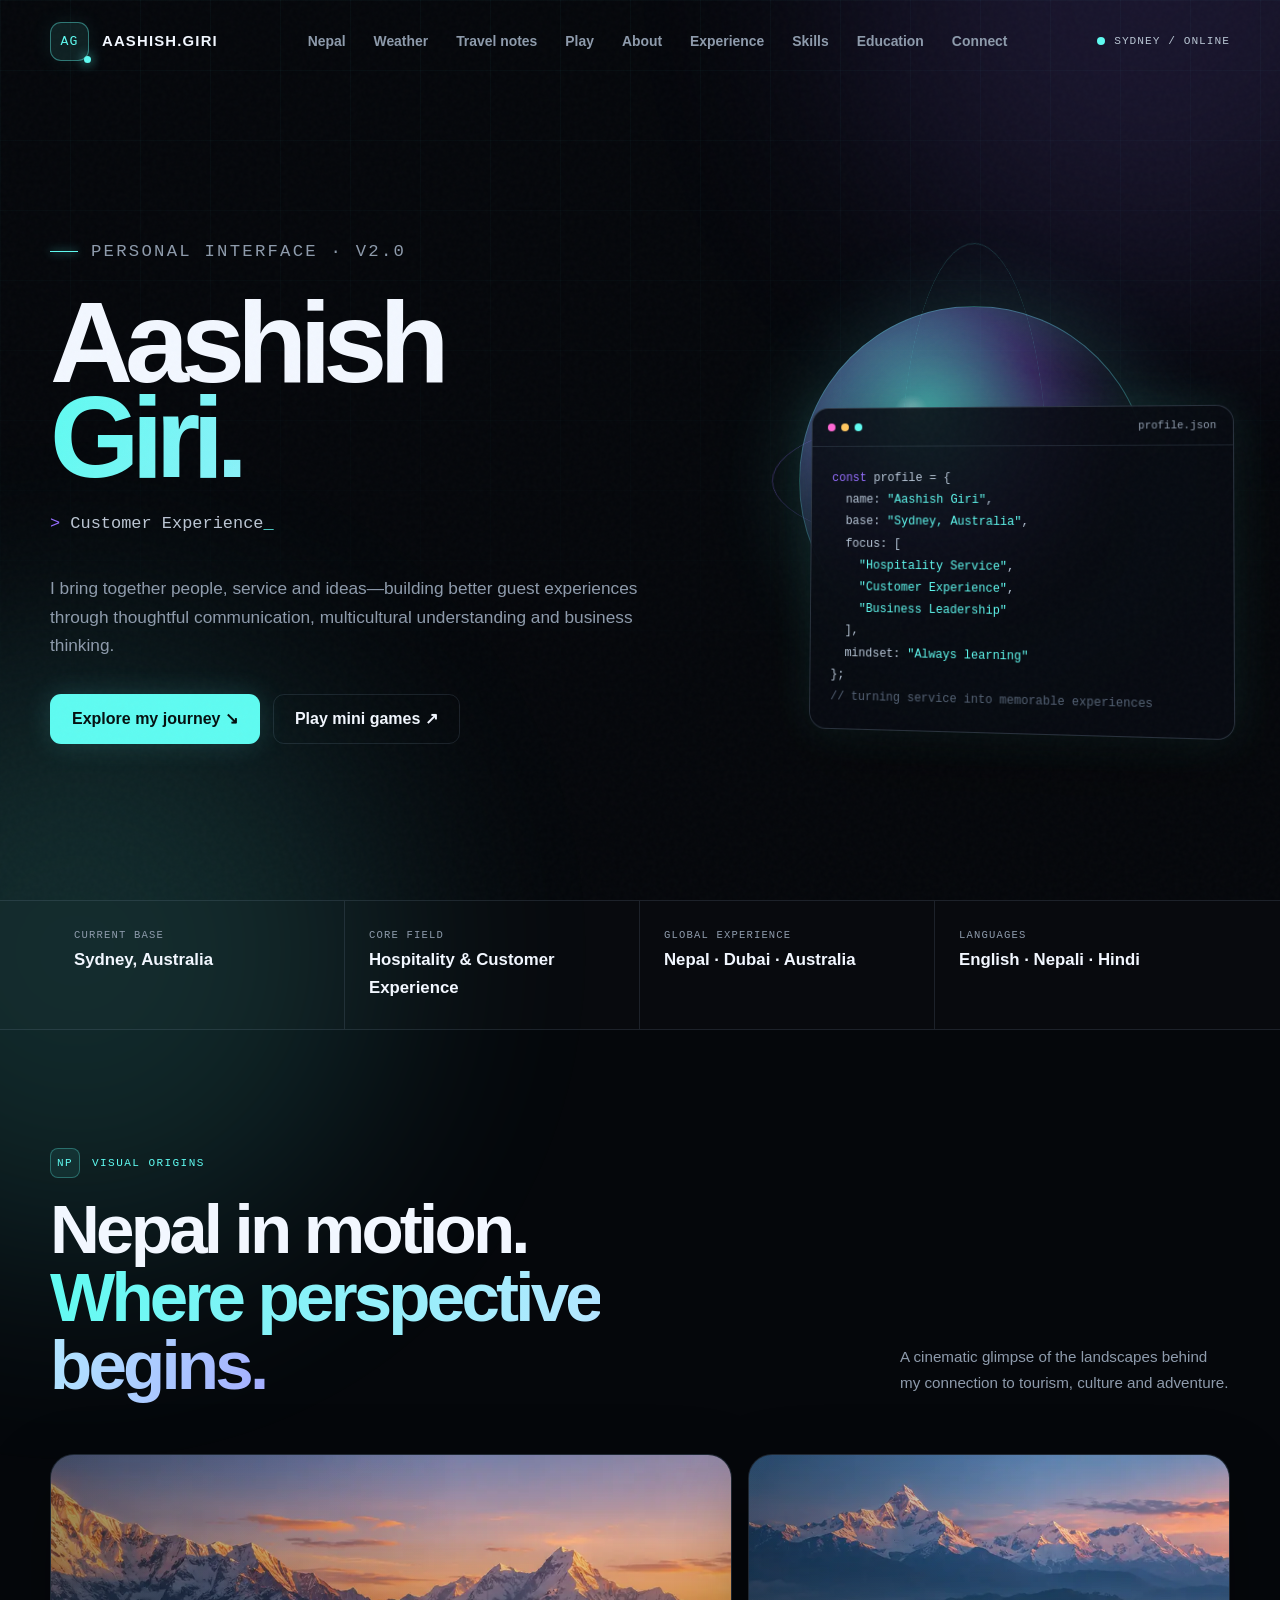
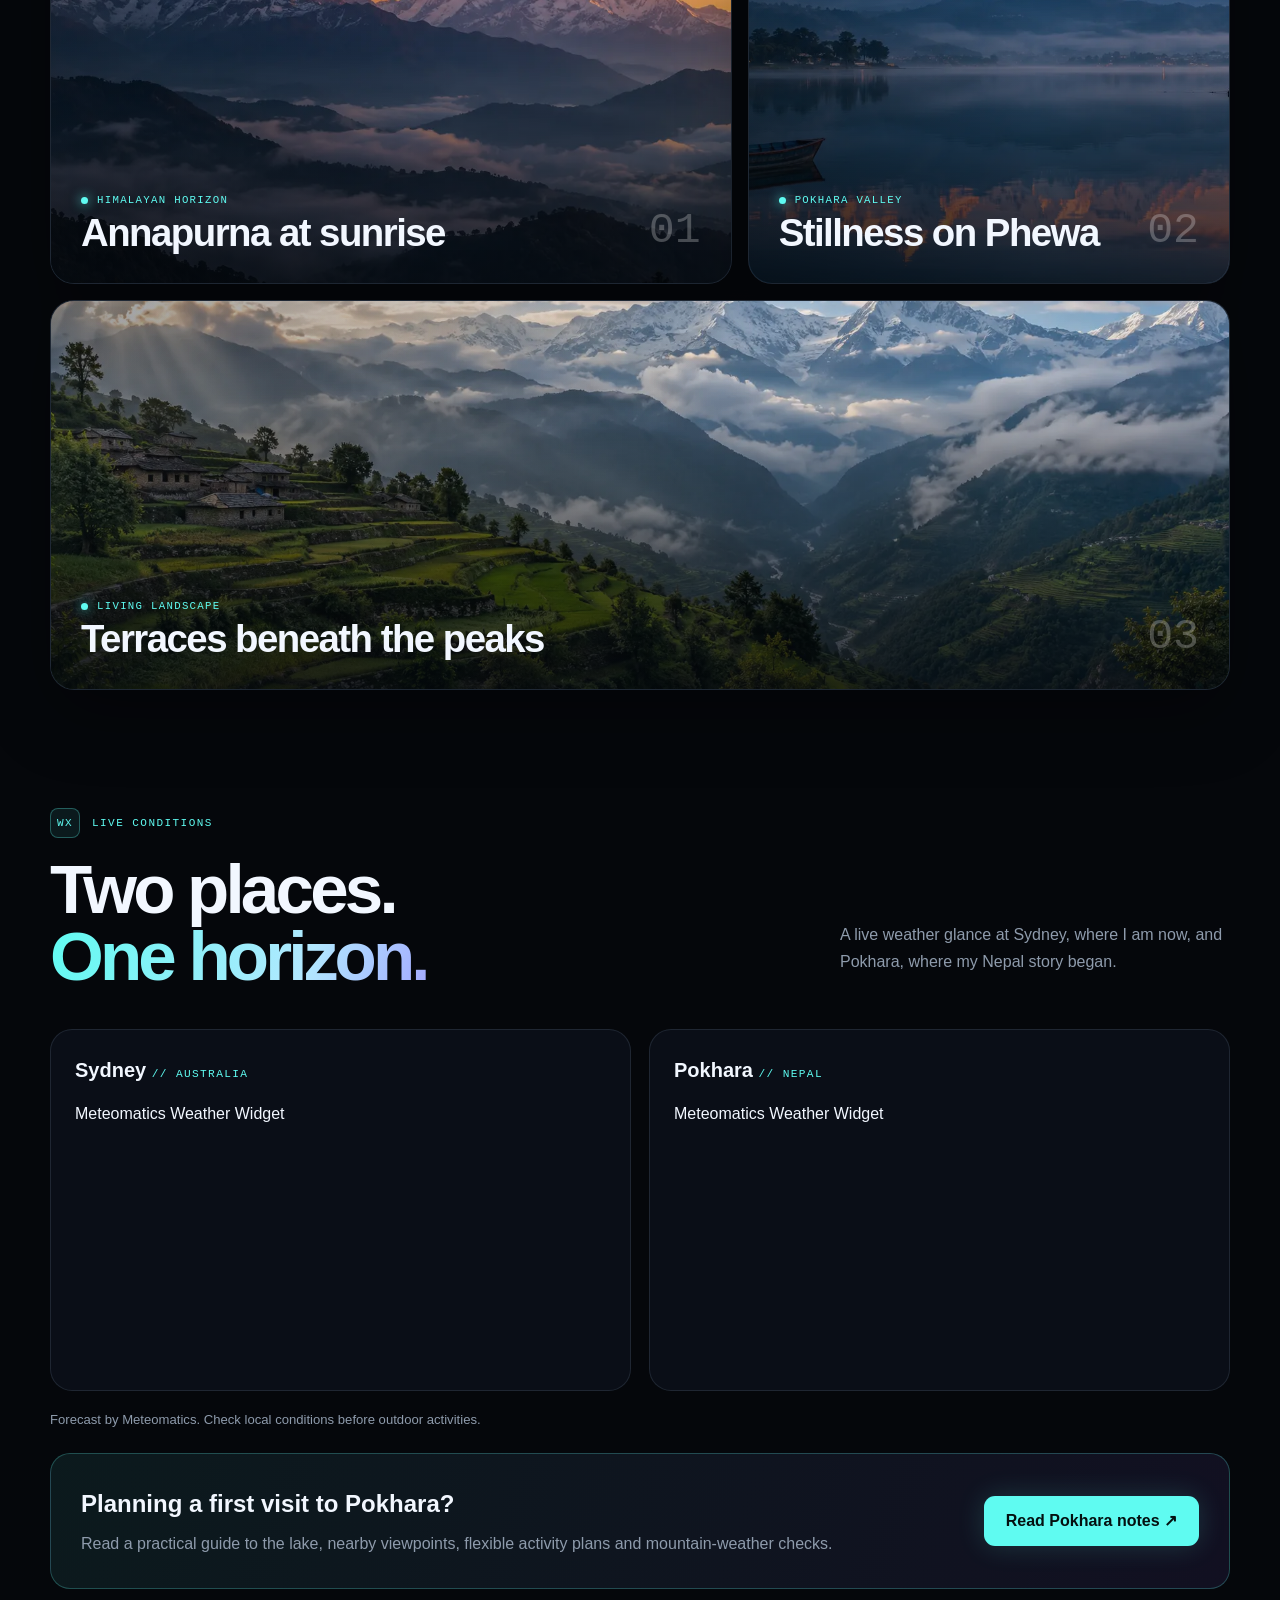
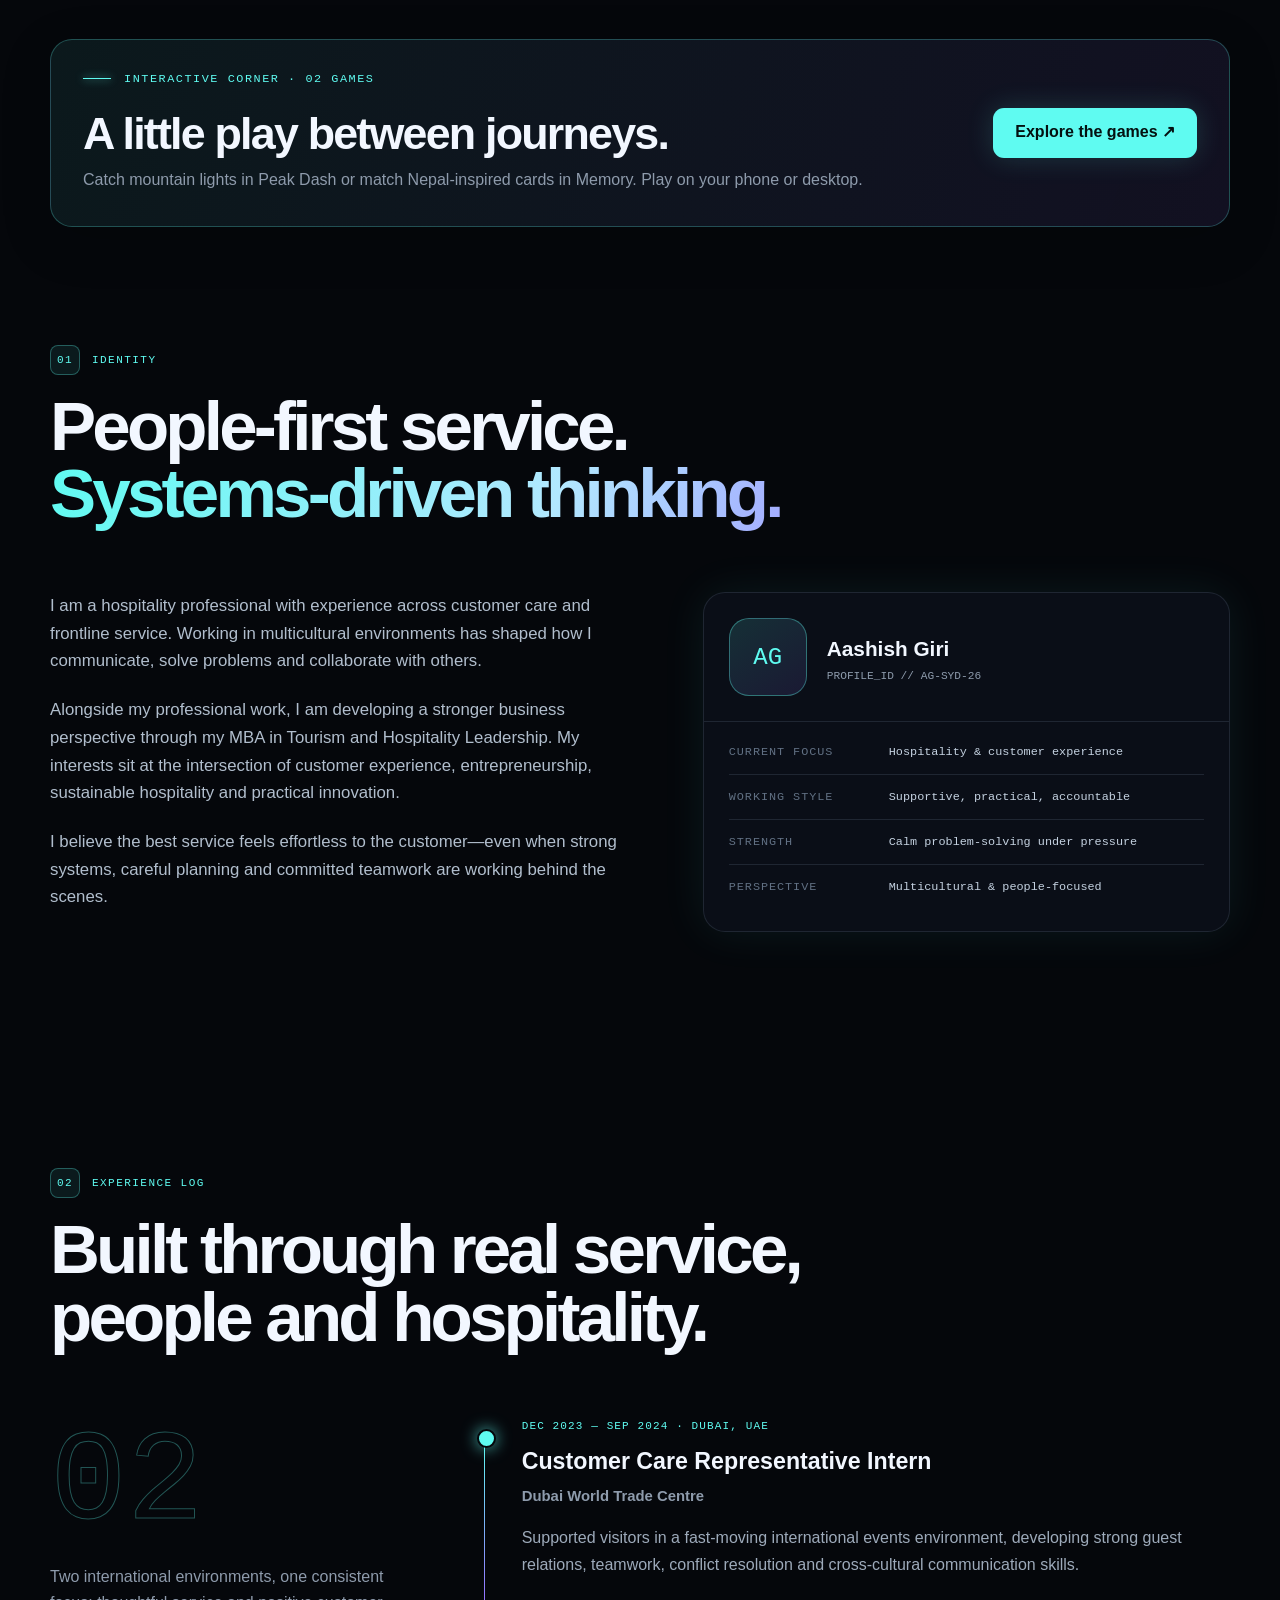
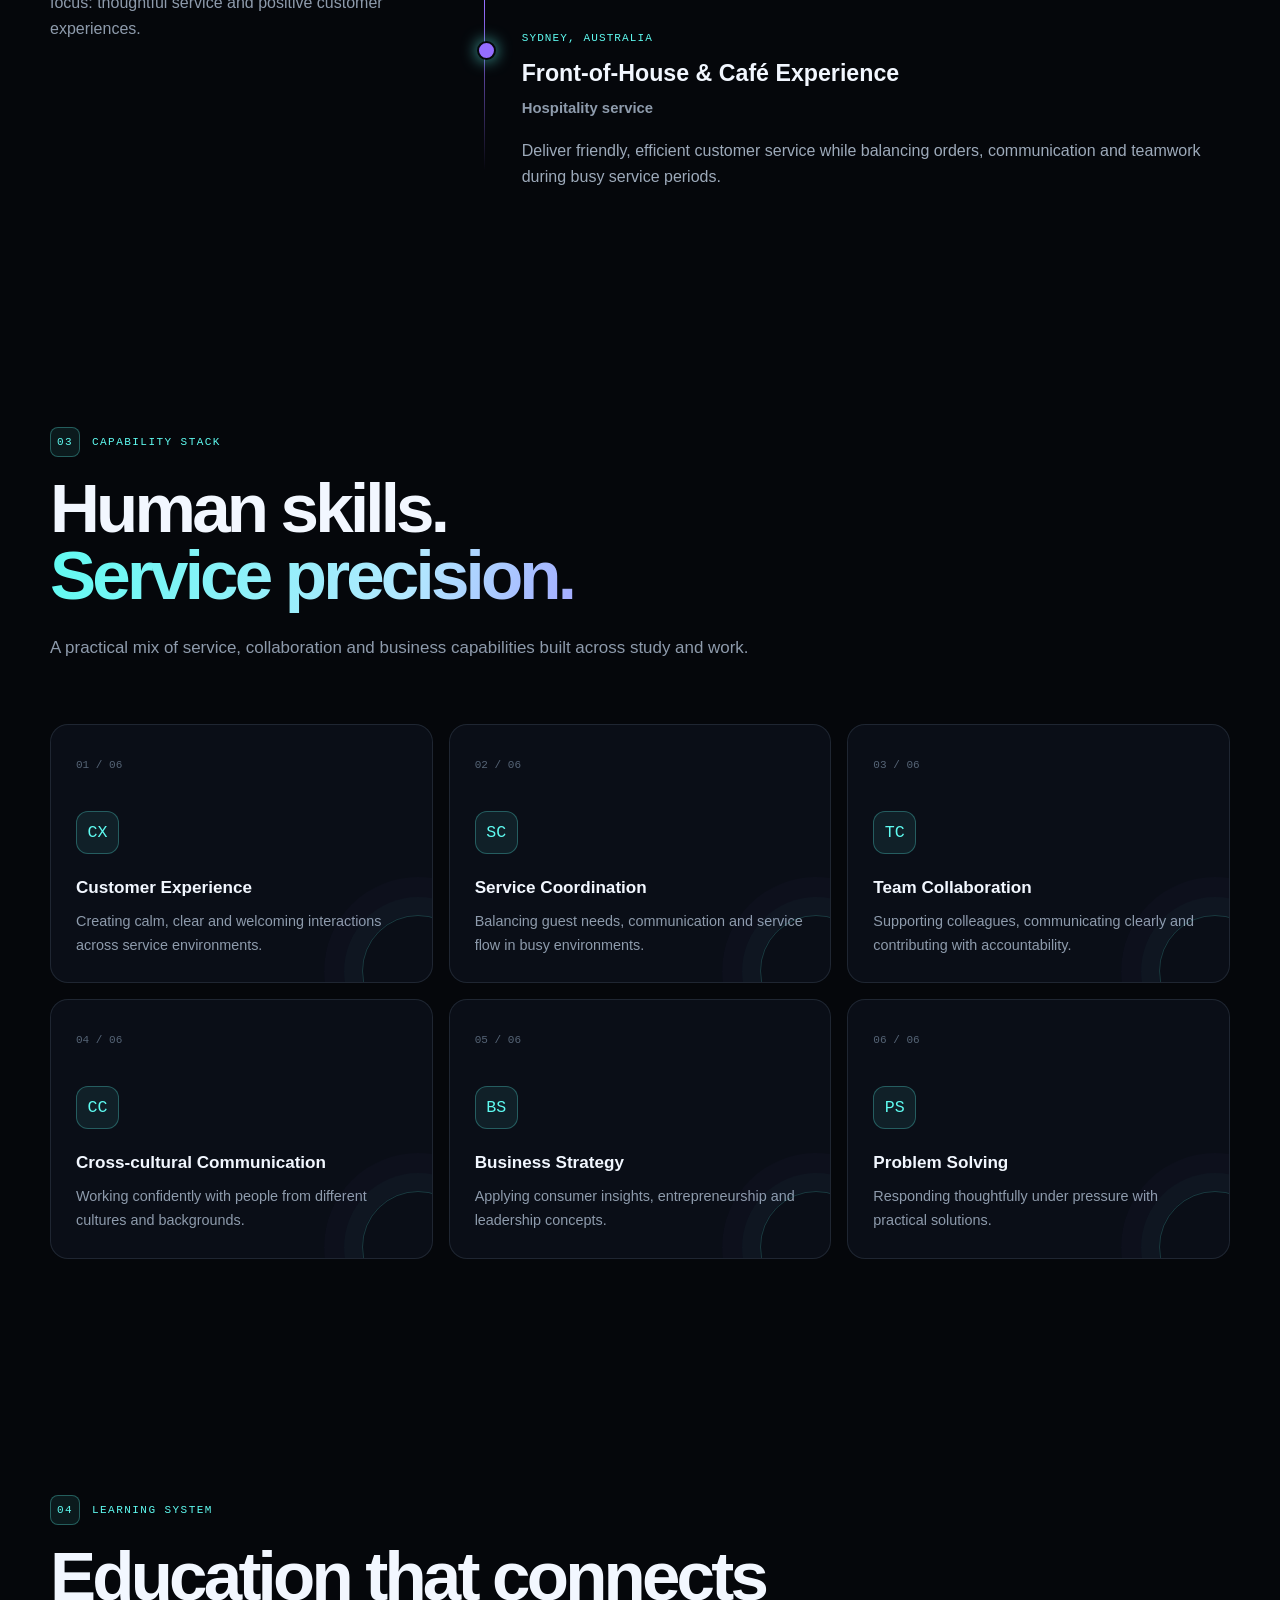
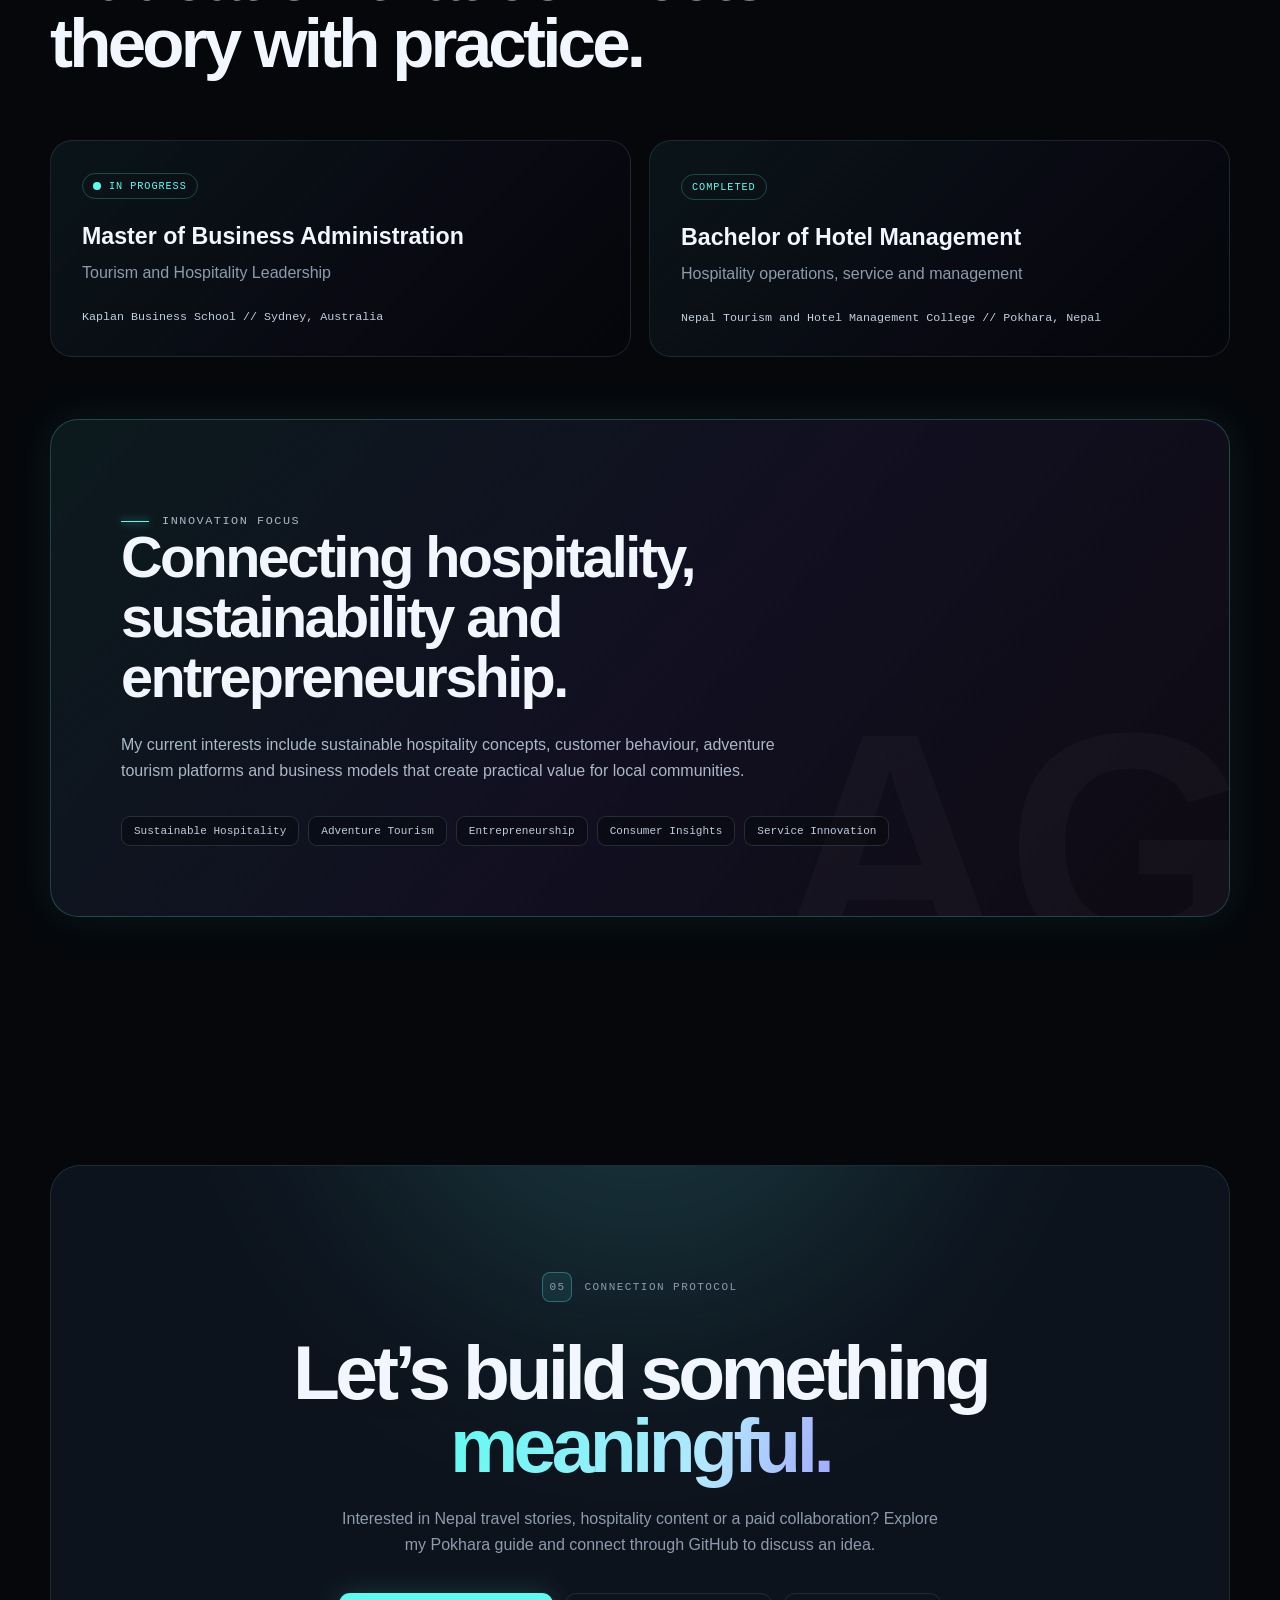
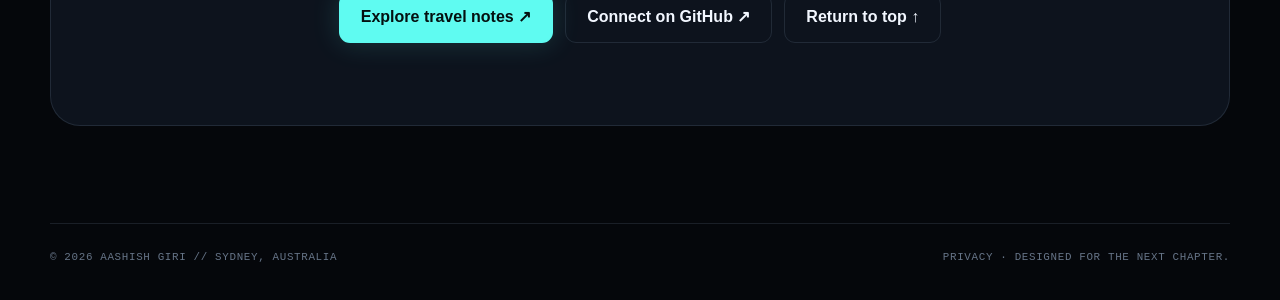
==== commit 1176aad2: "Link Nepal mini games from portfolio" ====
--- a/index.html
+++ b/index.html
@@ -33,6 +33,7 @@
     @media(max-width:940px){.nav-links{display:none}.hero{grid-template-columns:1fr;min-height:auto;gap:26px;padding-top:145px}.visual{min-height:500px}.terminal{right:8%}.data-grid{grid-template-columns:1fr 1fr}.data-item:nth-child(2){border-right:0}.data-item:nth-child(-n+2){border-bottom:1px solid var(--line)}.nepal-head{display:block}.nepal-note{margin-top:22px}.scene:nth-child(n){grid-column:span 12;min-height:390px}.about-grid,.experience-grid{grid-template-columns:1fr}.experience-aside{position:static}.skills-grid{grid-template-columns:1fr 1fr}}
     @media(max-width:620px){.shell{width:min(100% - 24px,1180px)}.nav{min-height:70px}.nav-status{display:none}.hero{padding-top:118px}.hero h1{font-size:clamp(3.7rem,20vw,5.4rem)}.visual{min-height:420px}.orb{width:245px;height:245px}.terminal{right:0;width:100%;transform:none}.data-grid{grid-template-columns:1fr}.data-item{border-right:0;border-bottom:1px solid var(--line)}.nepal-showcase{padding-top:88px}.scene:nth-child(n){min-height:330px;border-radius:18px}.scene-content{padding:22px}.section{padding-block:88px}.about-grid,.experience-grid{margin-top:48px;gap:42px}.profile-row{grid-template-columns:1fr;gap:4px}.skills-grid,.education-grid{grid-template-columns:1fr}.footer-inner{align-items:flex-start;flex-direction:column}}
     @media(prefers-reduced-motion:reduce){html{scroll-behavior:auto}*,*:before,*:after{animation-duration:.01ms!important;transition-duration:.01ms!important}.reveal{opacity:1;transform:none}}
+    .game-teaser{display:grid;grid-template-columns:1fr auto;align-items:center;gap:28px;margin-top:50px;padding:32px;border:1px solid rgba(95,251,241,.25);border-radius:22px;background:linear-gradient(110deg,rgba(95,251,241,.075),rgba(149,109,255,.095));box-shadow:0 14px 50px rgba(0,0,0,.18)}.game-teaser h2{margin:7px 0 10px;font-size:clamp(1.9rem,3.5vw,3rem);line-height:1.06;letter-spacing:-.04em}.game-teaser p:last-child{margin:0;color:var(--muted)}@media(max-width:720px){.game-teaser{grid-template-columns:1fr}.game-teaser .button{justify-self:start}}
     .weather-section{padding-top:118px}.weather-head{display:flex;align-items:end;justify-content:space-between;gap:30px;margin-bottom:38px}.weather-head p:last-child{max-width:390px;color:var(--muted)}.weather-grid{display:grid;grid-template-columns:1fr 1fr;gap:18px}.weather-card{min-width:0;padding:24px;border:1px solid var(--line);border-radius:22px;background:var(--panel)}.weather-card h3{margin:0 0 14px;font-size:1.25rem}.weather-card h3 span{color:var(--cyan);font: .7rem var(--mono);letter-spacing:.12em;text-transform:uppercase}.weather-card [data-meteomatics-weather-widget]{min-height:265px}.weather-note{margin:18px 0 0;color:var(--muted);font-size:.82rem}.guide-panel{display:grid;grid-template-columns:1fr auto;align-items:center;gap:30px;margin-top:22px;padding:30px;border:1px solid rgba(95,251,241,.24);border-radius:20px;background:linear-gradient(110deg,rgba(95,251,241,.08),rgba(149,109,255,.09))}.guide-panel h3{margin:0 0 8px;font-size:1.5rem}.guide-panel p{margin:0;color:var(--muted)}@media(max-width:720px){.weather-head{display:block}.weather-grid,.guide-panel{grid-template-columns:1fr}.guide-panel .button{justify-self:start}}
   </style>
   <link rel="stylesheet" href="https://widget.meteomatics.com/v2/meteomatics-weather-widget.css">
@@ -43,13 +44,13 @@
   <div class="ambient one"></div><div class="ambient two"></div>
   <header class="topbar" id="topbar"><div class="shell nav">
     <a class="brand" href="#home"><span class="brand-mark">AG</span><span>AASHISH.GIRI</span></a>
-    <nav class="nav-links" aria-label="Main navigation"><a href="#nepal">Nepal</a><a href="#weather">Weather</a><a href="pokhara-guide.html">Travel notes</a><a href="#about">About</a><a href="#experience">Experience</a><a href="#skills">Skills</a><a href="#education">Education</a><a href="#contact">Connect</a></nav>
+    <nav class="nav-links" aria-label="Main navigation"><a href="#nepal">Nepal</a><a href="#weather">Weather</a><a href="pokhara-guide.html">Travel notes</a><a href="games.html">Play</a><a href="#about">About</a><a href="#experience">Experience</a><a href="#skills">Skills</a><a href="#education">Education</a><a href="#contact">Connect</a></nav>
     <div class="nav-status"><span class="pulse"></span> Sydney / Online</div>
   </div></header>
 
   <main>
     <section class="shell hero" id="home">
-      <div class="hero-copy"><p class="kicker">Personal interface · v2.0</p><h1><span>Aashish</span><span class="gradient">Giri.</span></h1><div class="role"><span class="prompt">&gt; </span><span id="roleText">Hospitality Service</span><span class="cursor">_</span></div><p>I bring together people, service and ideas—building better guest experiences through thoughtful communication, multicultural understanding and business thinking.</p><div class="actions"><a class="button" href="#experience">Explore my journey ↘</a><a class="button secondary" href="https://github.com/meashish10" target="_blank" rel="noreferrer">GitHub profile ↗</a></div></div>
+      <div class="hero-copy"><p class="kicker">Personal interface · v2.0</p><h1><span>Aashish</span><span class="gradient">Giri.</span></h1><div class="role"><span class="prompt">&gt; </span><span id="roleText">Hospitality Service</span><span class="cursor">_</span></div><p>I bring together people, service and ideas—building better guest experiences through thoughtful communication, multicultural understanding and business thinking.</p><div class="actions"><a class="button" href="#experience">Explore my journey ↘</a><a class="button secondary" href="games.html">Play mini games ↗</a></div></div>
       <div class="visual" aria-label="Interactive profile visual"><div class="orb"></div><div class="terminal"><div class="terminal-head"><div class="dots"><i></i><i></i><i></i></div><span>profile.json</span></div><div class="terminal-body"><p><span class="key">const</span> profile = {</p><p>&nbsp;&nbsp;name: <span class="value">"Aashish Giri"</span>,</p><p>&nbsp;&nbsp;base: <span class="value">"Sydney, Australia"</span>,</p><p>&nbsp;&nbsp;focus: [</p><p>&nbsp;&nbsp;&nbsp;&nbsp;<span class="value">"Hospitality Service"</span>,</p><p>&nbsp;&nbsp;&nbsp;&nbsp;<span class="value">"Customer Experience"</span>,</p><p>&nbsp;&nbsp;&nbsp;&nbsp;<span class="value">"Business Leadership"</span></p><p>&nbsp;&nbsp;],</p><p>&nbsp;&nbsp;mindset: <span class="value">"Always learning"</span></p><p>};</p><p class="comment">// turning service into memorable experiences</p></div></div></div>
     </section>
 
@@ -58,6 +59,8 @@
     <section class="shell nepal-showcase" id="nepal"><div class="nepal-head"><div><p class="section-tag reveal" data-index="NP">Visual origins</p><h2 class="section-title reveal">Nepal in motion.<br><span class="gradient">Where perspective begins.</span></h2></div><p class="nepal-note reveal">A cinematic glimpse of the landscapes behind my connection to tourism, culture and adventure.</p></div><div class="nepal-grid"><article class="scene reveal"><img src="nepal-himalaya.webp" alt="Sunrise illuminating the Himalayan peaks and misty foothills of Nepal" loading="lazy"><div class="scene-content"><div><span class="scene-kicker">Himalayan horizon</span><h3>Annapurna at sunrise</h3></div><span class="scene-index">01</span></div></article><article class="scene reveal"><img src="nepal-pokhara.webp" alt="Boats resting on Phewa Lake with mountains reflected at dawn in Pokhara" loading="lazy"><div class="scene-content"><div><span class="scene-kicker">Pokhara valley</span><h3>Stillness on Phewa</h3></div><span class="scene-index">02</span></div></article><article class="scene reveal"><img src="nepal-terraces.webp" alt="Green terraced hills and a traditional stone village beneath the Nepal Himalaya" loading="lazy"><div class="scene-content"><div><span class="scene-kicker">Living landscape</span><h3>Terraces beneath the peaks</h3></div><span class="scene-index">03</span></div></article></div></section>
 
     <section class="shell weather-section" id="weather" aria-labelledby="weather-title"><div class="weather-head"><div><p class="section-tag reveal" data-index="WX">Live conditions</p><h2 class="section-title reveal" id="weather-title">Two places.<br><span class="gradient">One horizon.</span></h2></div><p class="reveal">A live weather glance at Sydney, where I am now, and Pokhara, where my Nepal story began.</p></div><div class="weather-grid"><article class="weather-card reveal"><h3>Sydney <span>// Australia</span></h3><div data-meteomatics-weather-widget="vertical" data-meteomatics-weather-widget-color="primary" data-meteomatics-weather-widget-title="Sydney, Australia" data-meteomatics-weather-widget-latitude="-33.868713" data-meteomatics-weather-widget-longitude="151.209618" data-meteomatics-weather-widget-measurement-unit-temperature="celsius"><a href="https://www.meteomatics.com">Meteomatics Weather Widget</a></div></article><article class="weather-card reveal"><h3>Pokhara <span>// Nepal</span></h3><div data-meteomatics-weather-widget="vertical" data-meteomatics-weather-widget-color="primary" data-meteomatics-weather-widget-title="Pokhara, Nepal" data-meteomatics-weather-widget-latitude="28.209538" data-meteomatics-weather-widget-longitude="83.991402" data-meteomatics-weather-widget-measurement-unit-temperature="celsius"><a href="https://www.meteomatics.com">Meteomatics Weather Widget</a></div></article></div><p class="weather-note">Forecast by Meteomatics. Check local conditions before outdoor activities.</p><div class="guide-panel reveal"><div><h3>Planning a first visit to Pokhara?</h3><p>Read a practical guide to the lake, nearby viewpoints, flexible activity plans and mountain-weather checks.</p></div><a class="button" href="pokhara-guide.html">Read Pokhara notes ↗</a></div></section>
+
+    <section class="shell game-teaser reveal" aria-labelledby="games-title"><div><p class="kicker">Interactive corner · 02 games</p><h2 id="games-title">A little play between journeys.</h2><p>Catch mountain lights in Peak Dash or match Nepal-inspired cards in Memory. Play on your phone or desktop.</p></div><a class="button" href="games.html">Explore the games ↗</a></section>
 
     <section class="shell section" id="about"><p class="section-tag reveal" data-index="01">Identity</p><h2 class="section-title reveal">People-first service.<br><span class="gradient">Systems-driven thinking.</span></h2><div class="about-grid"><div class="about-text reveal"><p>I am a hospitality professional with experience across customer care and frontline service. Working in multicultural environments has shaped how I communicate, solve problems and collaborate with others.</p><p>Alongside my professional work, I am developing a stronger business perspective through my MBA in Tourism and Hospitality Leadership. My interests sit at the intersection of customer experience, entrepreneurship, sustainable hospitality and practical innovation.</p><p>I believe the best service feels effortless to the customer—even when strong systems, careful planning and committed teamwork are working behind the scenes.</p></div><aside class="profile-card reveal"><div class="profile-top"><div class="avatar">AG</div><div><h3>Aashish Giri</h3><p>PROFILE_ID // AG-SYD-26</p></div></div><div class="profile-list"><div class="profile-row"><span>Current focus</span><span>Hospitality & customer experience</span></div><div class="profile-row"><span>Working style</span><span>Supportive, practical, accountable</span></div><div class="profile-row"><span>Strength</span><span>Calm problem-solving under pressure</span></div><div class="profile-row"><span>Perspective</span><span>Multicultural & people-focused</span></div></div></aside></div></section>
 
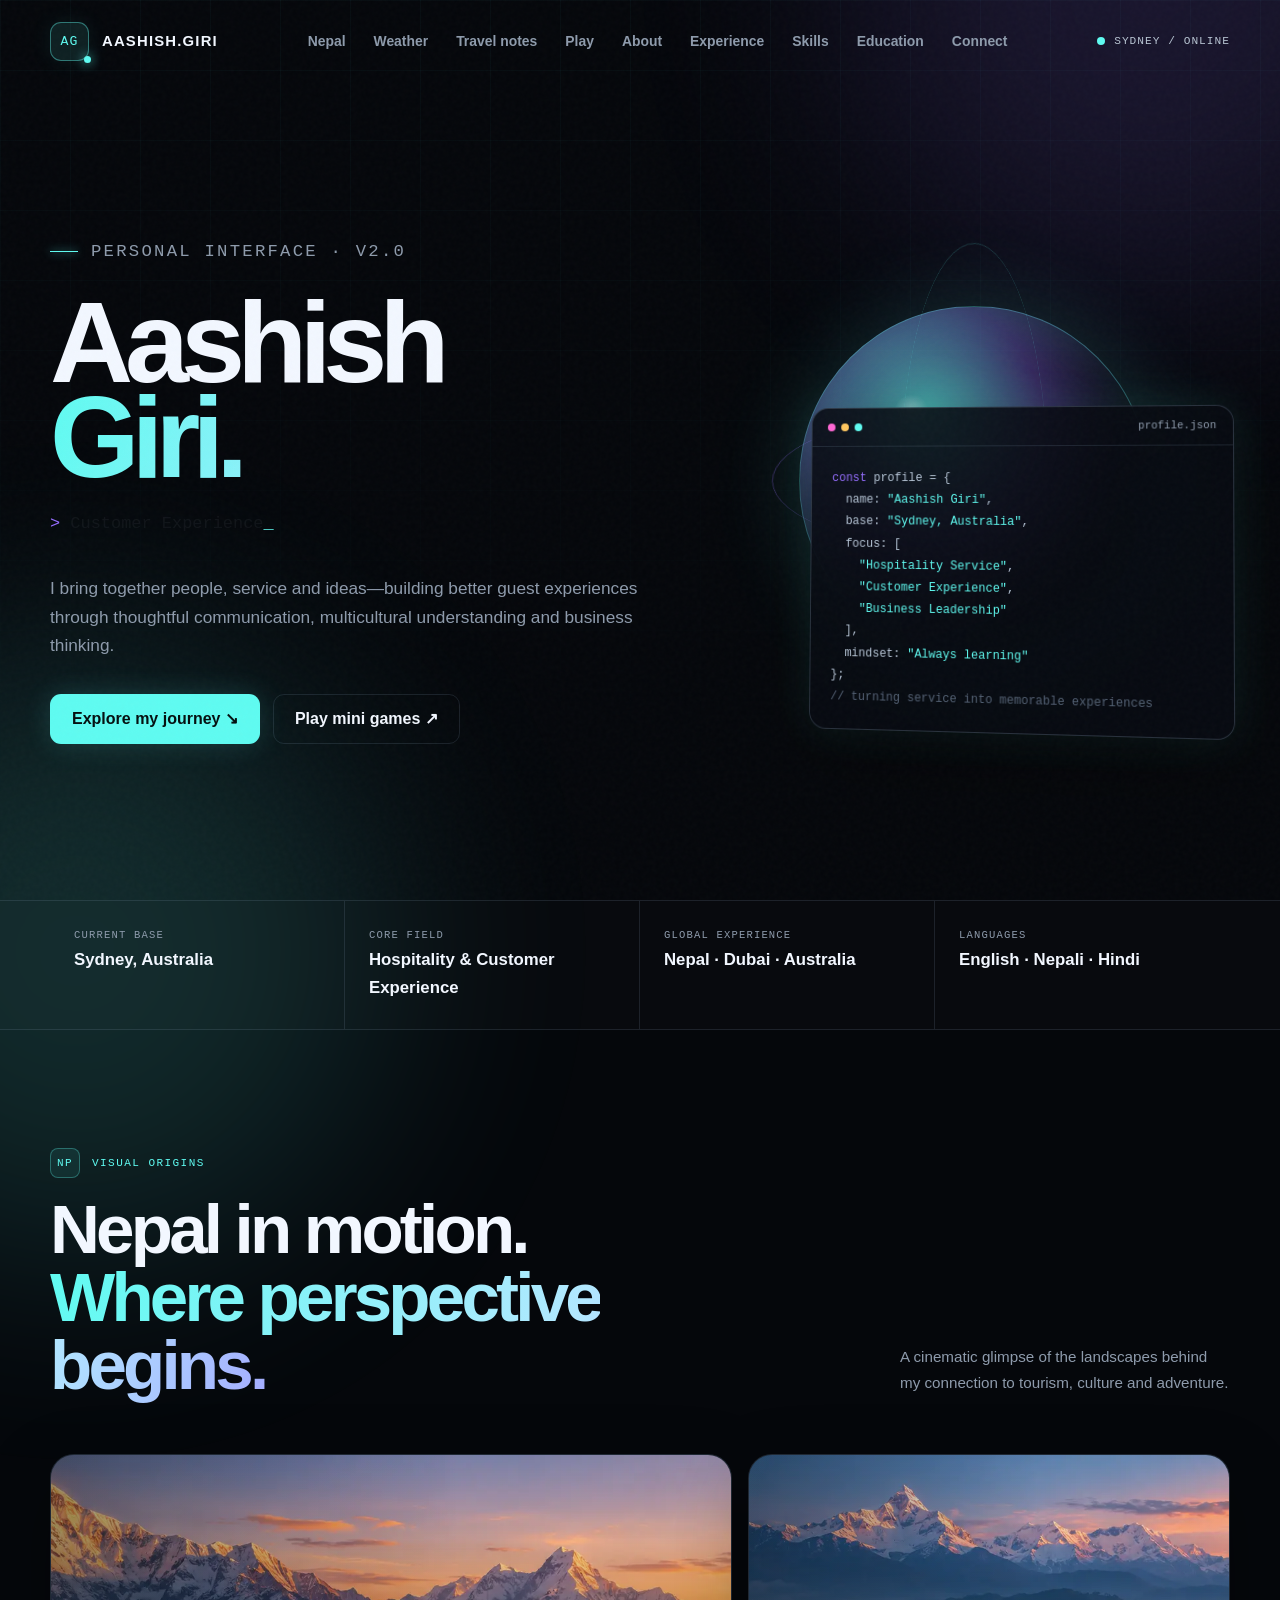
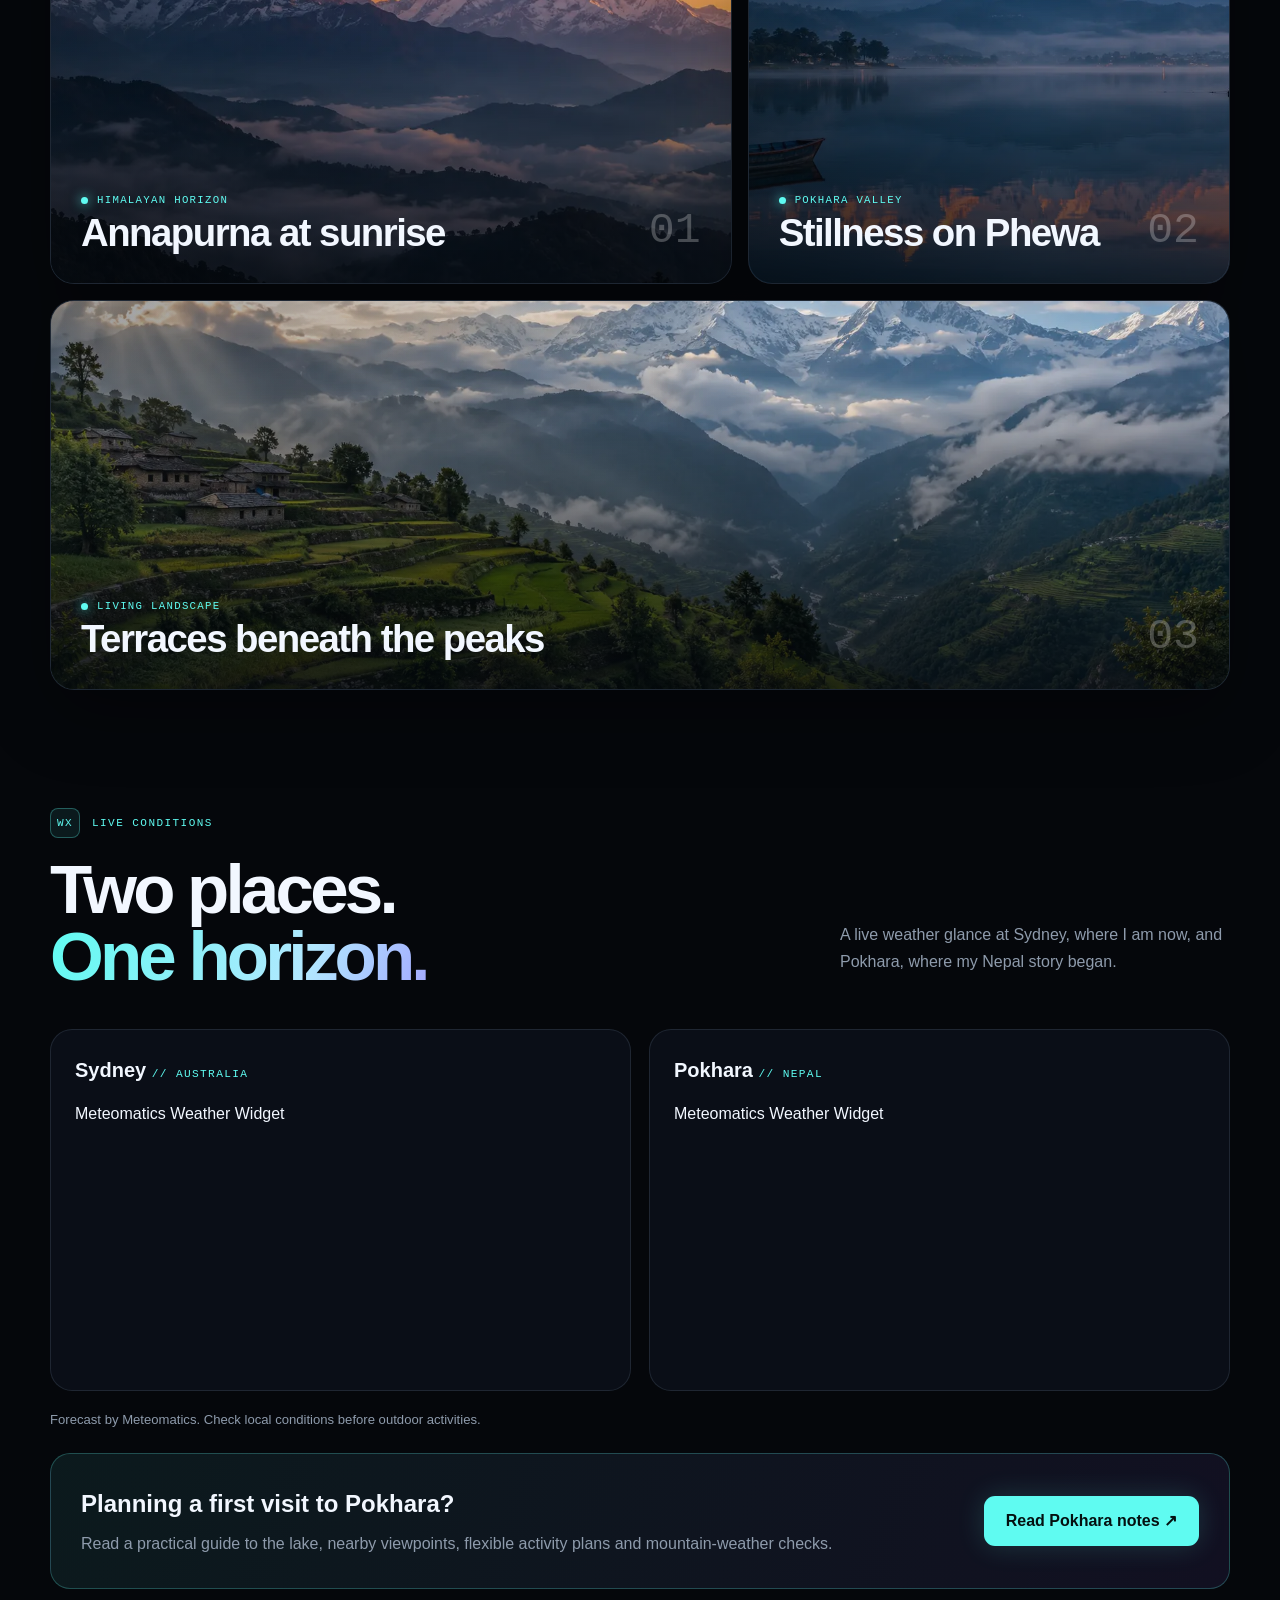
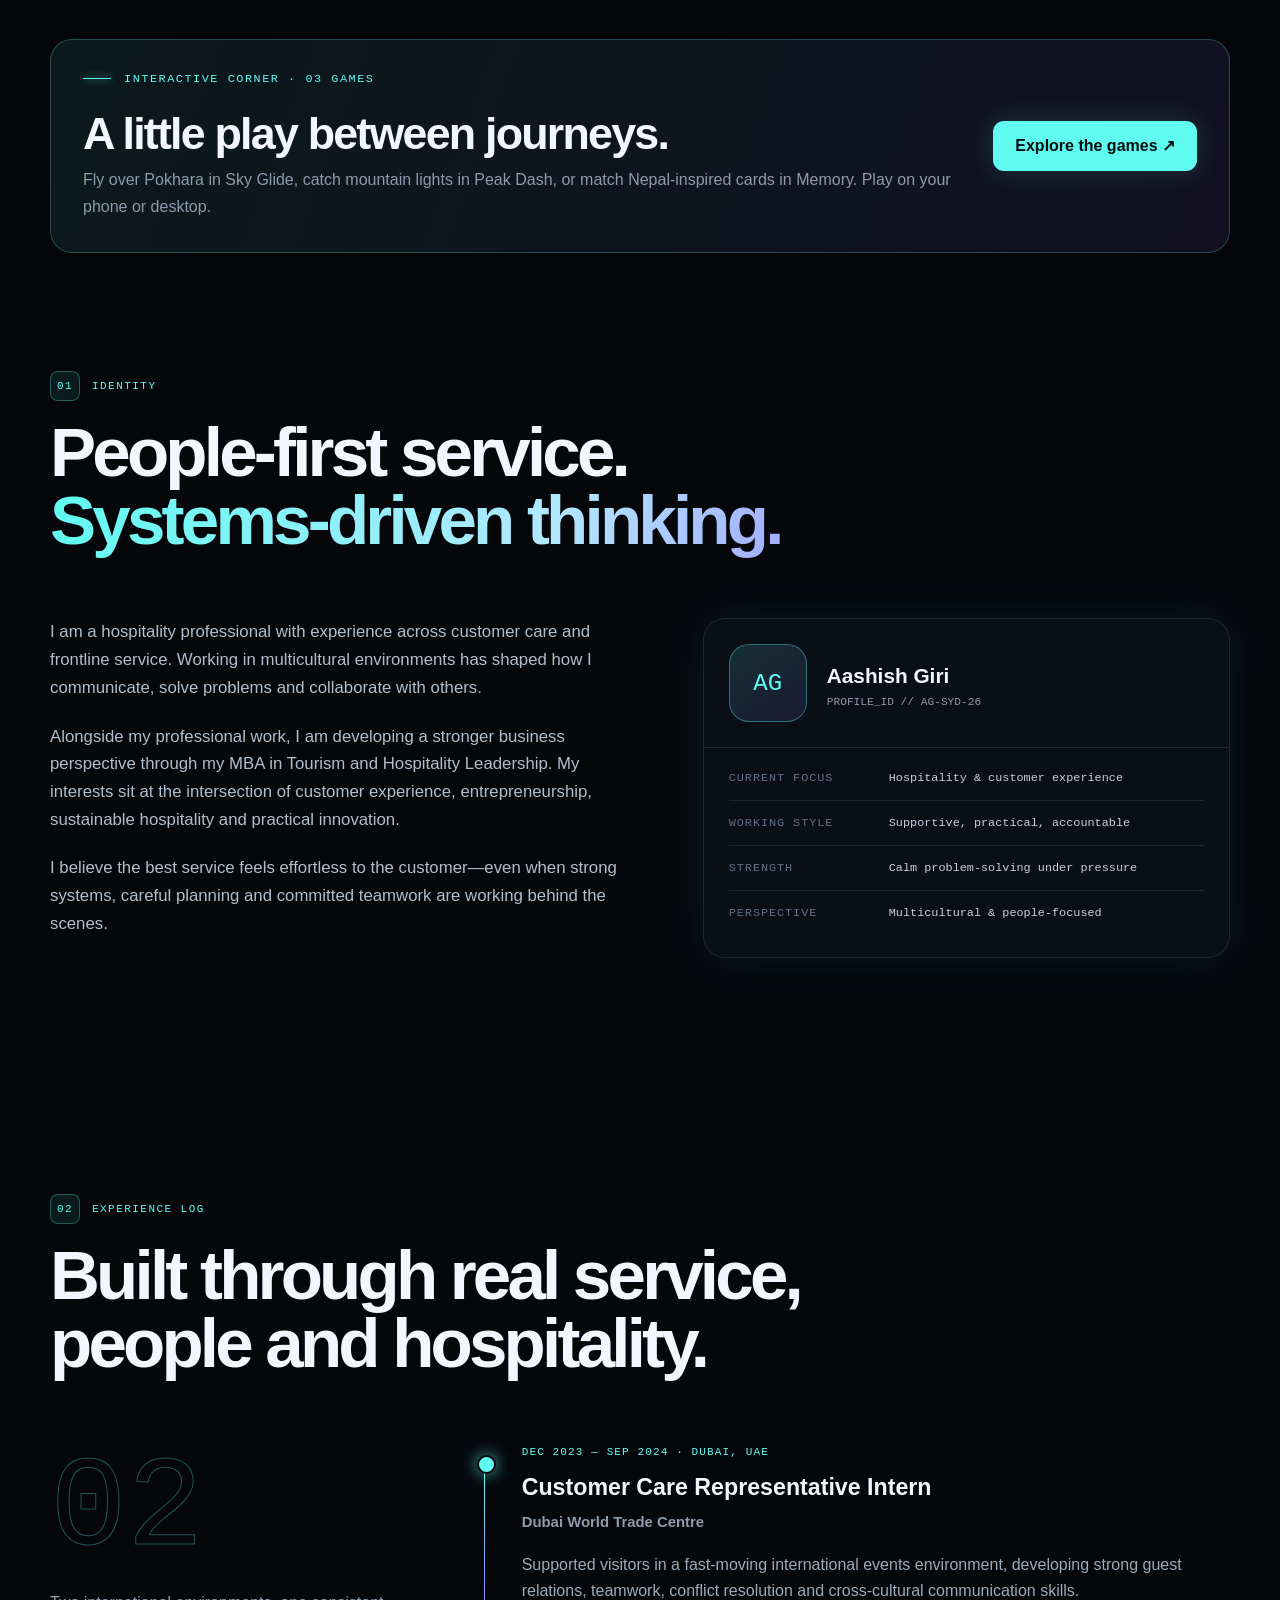
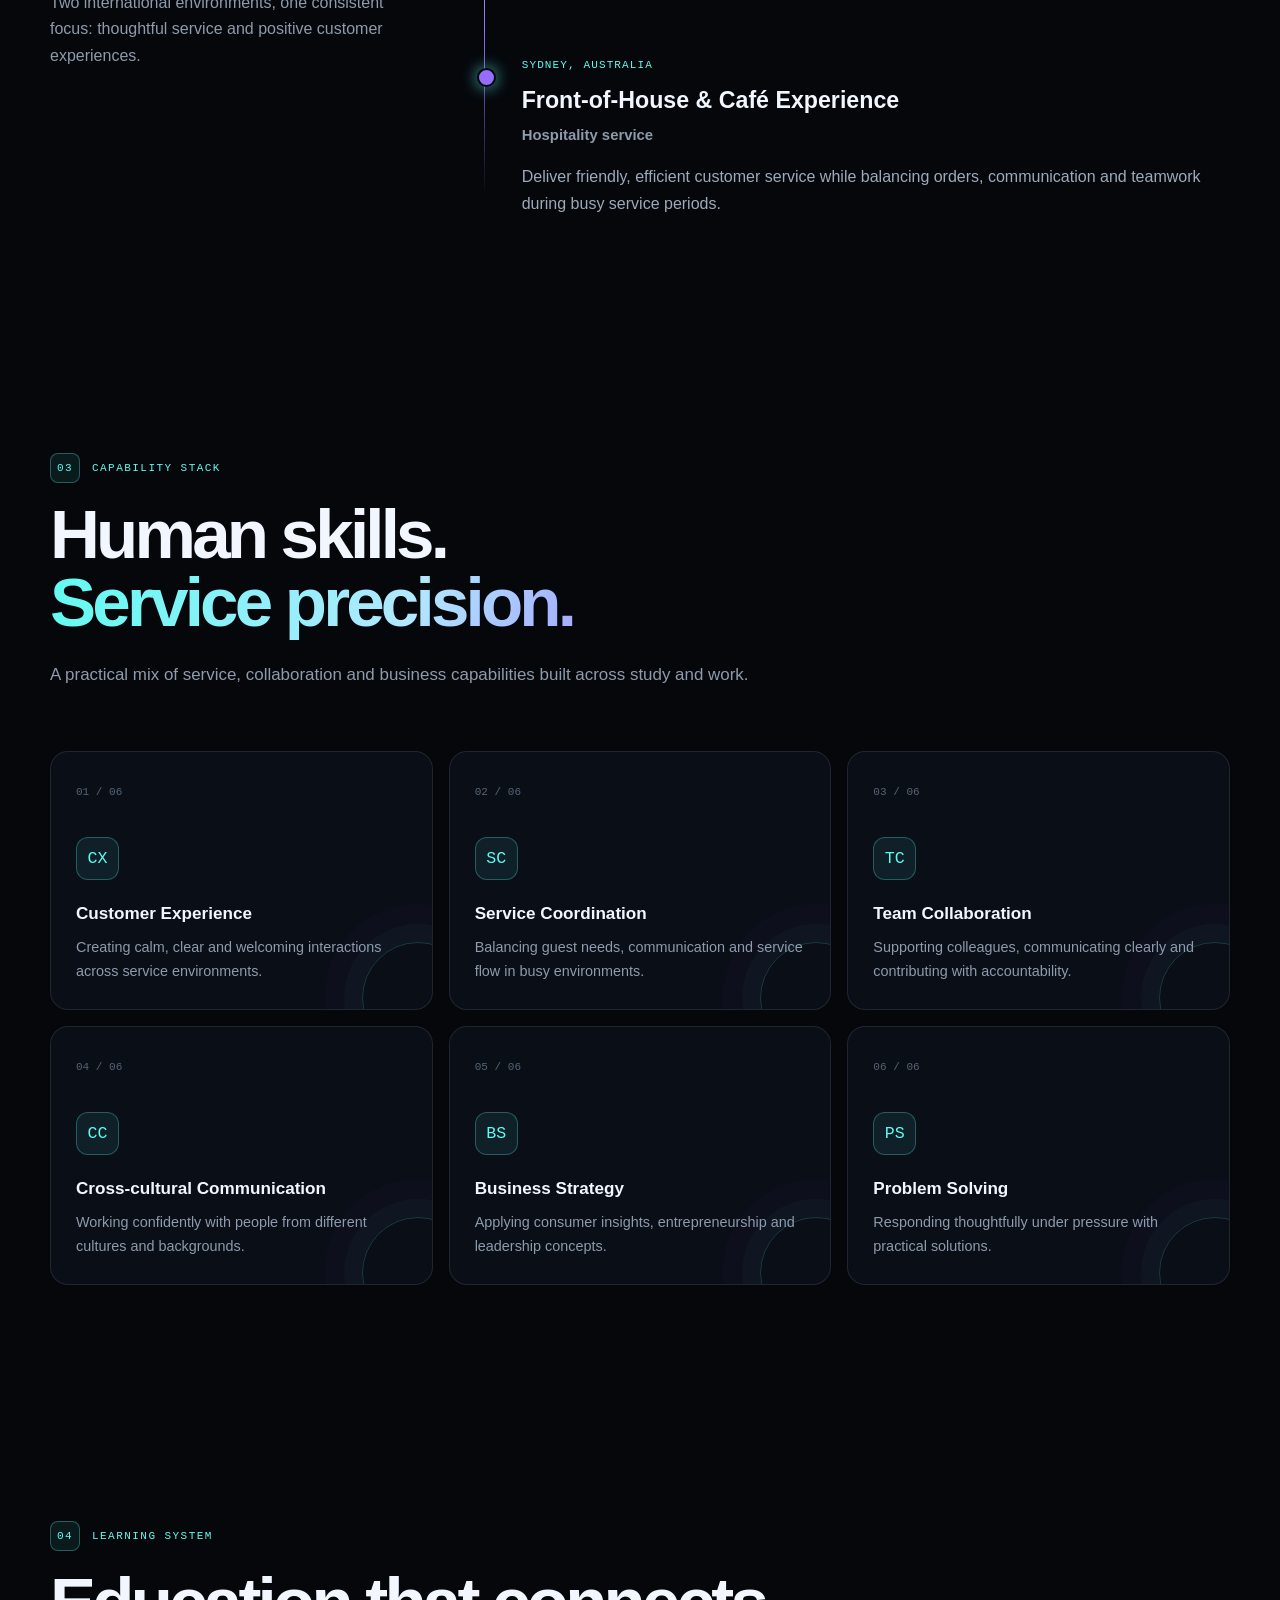
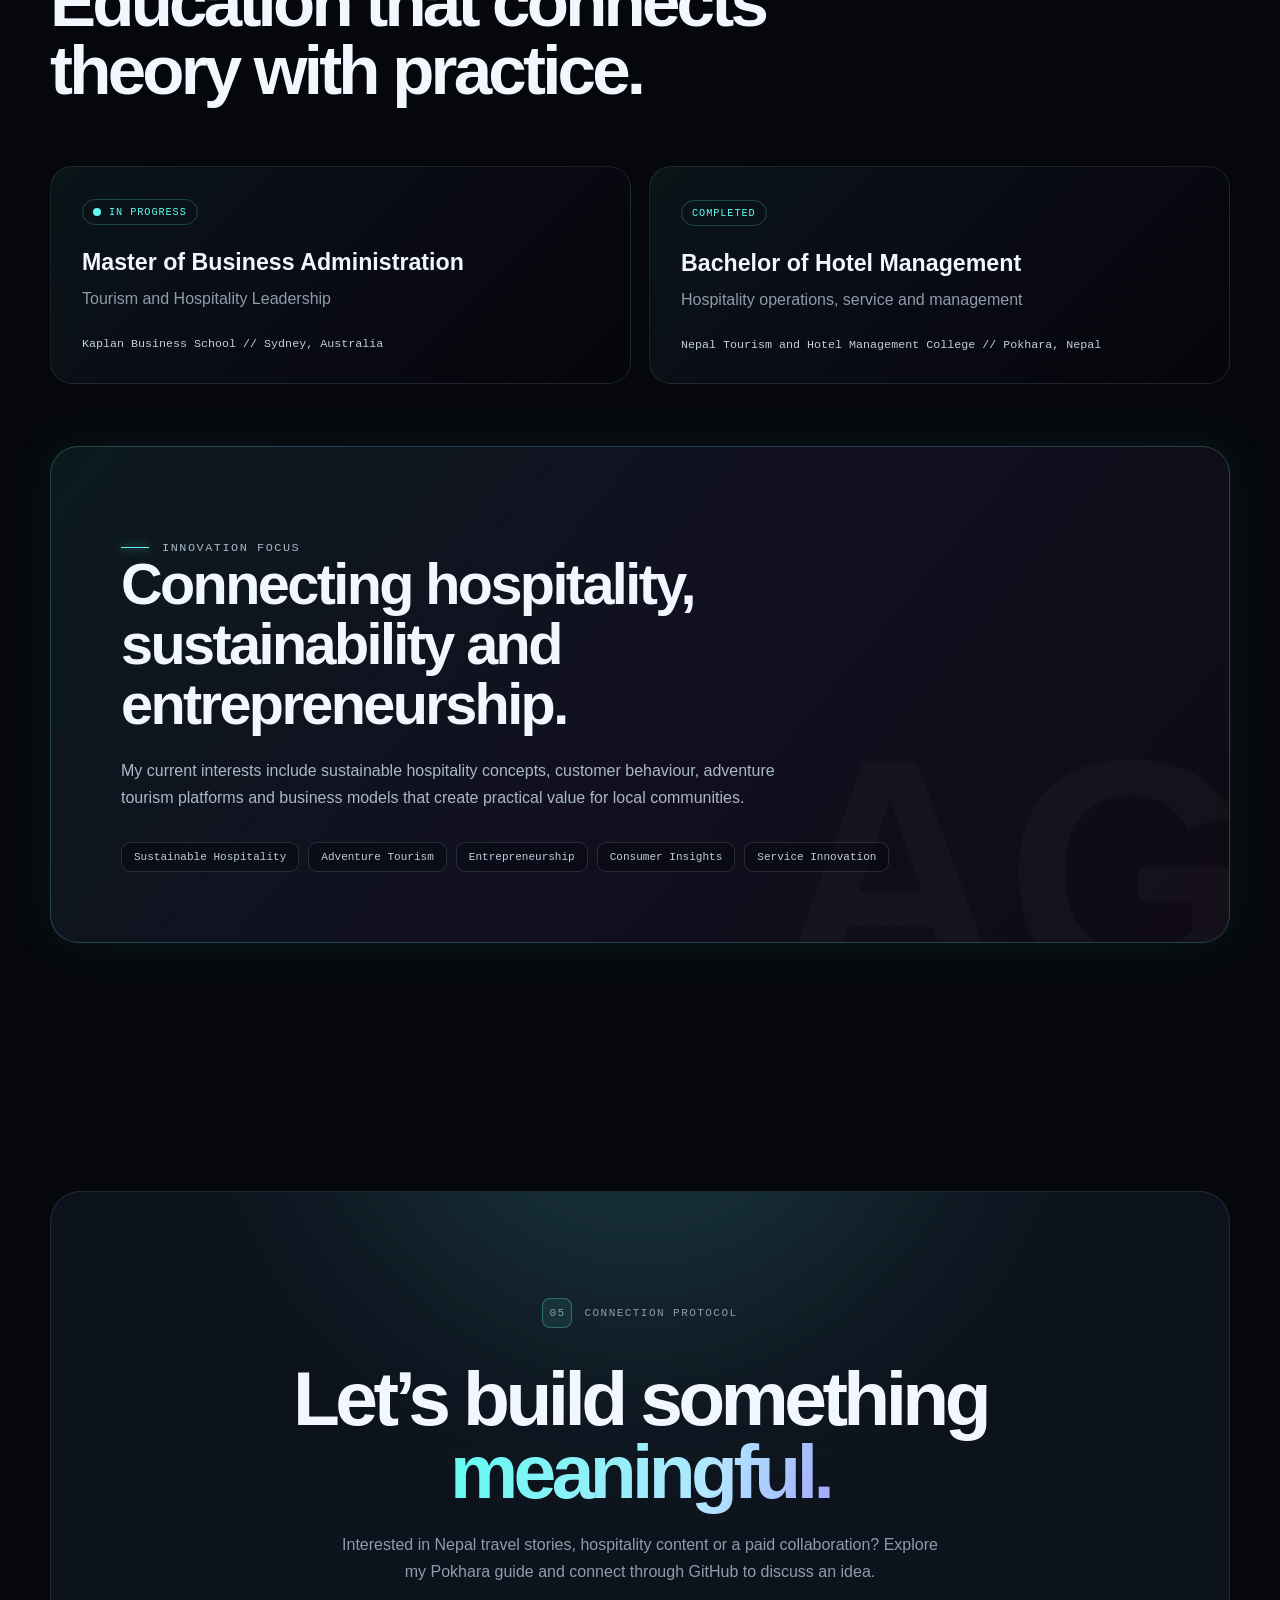
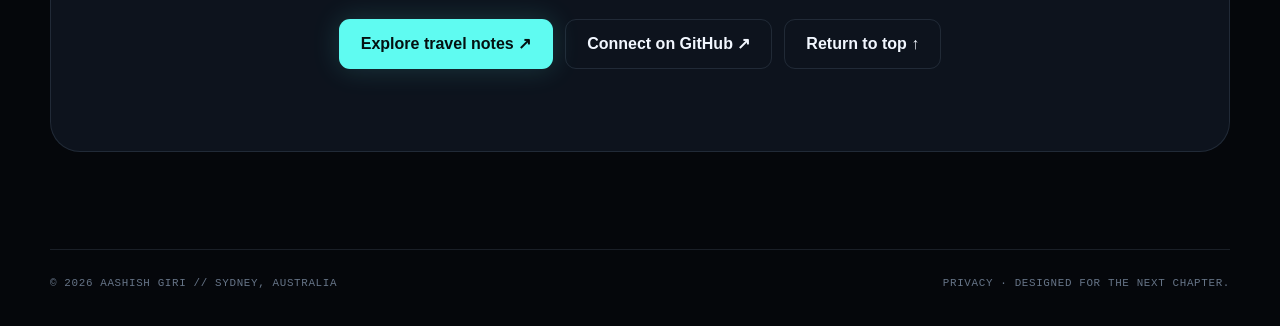
==== commit ecf23fe2: "Feature Pokhara Sky Glide on portfolio" ====
--- a/index.html
+++ b/index.html
@@ -60,7 +60,7 @@
 
     <section class="shell weather-section" id="weather" aria-labelledby="weather-title"><div class="weather-head"><div><p class="section-tag reveal" data-index="WX">Live conditions</p><h2 class="section-title reveal" id="weather-title">Two places.<br><span class="gradient">One horizon.</span></h2></div><p class="reveal">A live weather glance at Sydney, where I am now, and Pokhara, where my Nepal story began.</p></div><div class="weather-grid"><article class="weather-card reveal"><h3>Sydney <span>// Australia</span></h3><div data-meteomatics-weather-widget="vertical" data-meteomatics-weather-widget-color="primary" data-meteomatics-weather-widget-title="Sydney, Australia" data-meteomatics-weather-widget-latitude="-33.868713" data-meteomatics-weather-widget-longitude="151.209618" data-meteomatics-weather-widget-measurement-unit-temperature="celsius"><a href="https://www.meteomatics.com">Meteomatics Weather Widget</a></div></article><article class="weather-card reveal"><h3>Pokhara <span>// Nepal</span></h3><div data-meteomatics-weather-widget="vertical" data-meteomatics-weather-widget-color="primary" data-meteomatics-weather-widget-title="Pokhara, Nepal" data-meteomatics-weather-widget-latitude="28.209538" data-meteomatics-weather-widget-longitude="83.991402" data-meteomatics-weather-widget-measurement-unit-temperature="celsius"><a href="https://www.meteomatics.com">Meteomatics Weather Widget</a></div></article></div><p class="weather-note">Forecast by Meteomatics. Check local conditions before outdoor activities.</p><div class="guide-panel reveal"><div><h3>Planning a first visit to Pokhara?</h3><p>Read a practical guide to the lake, nearby viewpoints, flexible activity plans and mountain-weather checks.</p></div><a class="button" href="pokhara-guide.html">Read Pokhara notes ↗</a></div></section>
 
-    <section class="shell game-teaser reveal" aria-labelledby="games-title"><div><p class="kicker">Interactive corner · 02 games</p><h2 id="games-title">A little play between journeys.</h2><p>Catch mountain lights in Peak Dash or match Nepal-inspired cards in Memory. Play on your phone or desktop.</p></div><a class="button" href="games.html">Explore the games ↗</a></section>
+    <section class="shell game-teaser reveal" aria-labelledby="games-title"><div><p class="kicker">Interactive corner · 03 games</p><h2 id="games-title">A little play between journeys.</h2><p>Fly over Pokhara in Sky Glide, catch mountain lights in Peak Dash, or match Nepal-inspired cards in Memory. Play on your phone or desktop.</p></div><a class="button" href="games.html">Explore the games ↗</a></section>
 
     <section class="shell section" id="about"><p class="section-tag reveal" data-index="01">Identity</p><h2 class="section-title reveal">People-first service.<br><span class="gradient">Systems-driven thinking.</span></h2><div class="about-grid"><div class="about-text reveal"><p>I am a hospitality professional with experience across customer care and frontline service. Working in multicultural environments has shaped how I communicate, solve problems and collaborate with others.</p><p>Alongside my professional work, I am developing a stronger business perspective through my MBA in Tourism and Hospitality Leadership. My interests sit at the intersection of customer experience, entrepreneurship, sustainable hospitality and practical innovation.</p><p>I believe the best service feels effortless to the customer—even when strong systems, careful planning and committed teamwork are working behind the scenes.</p></div><aside class="profile-card reveal"><div class="profile-top"><div class="avatar">AG</div><div><h3>Aashish Giri</h3><p>PROFILE_ID // AG-SYD-26</p></div></div><div class="profile-list"><div class="profile-row"><span>Current focus</span><span>Hospitality & customer experience</span></div><div class="profile-row"><span>Working style</span><span>Supportive, practical, accountable</span></div><div class="profile-row"><span>Strength</span><span>Calm problem-solving under pressure</span></div><div class="profile-row"><span>Perspective</span><span>Multicultural & people-focused</span></div></div></aside></div></section>
 
